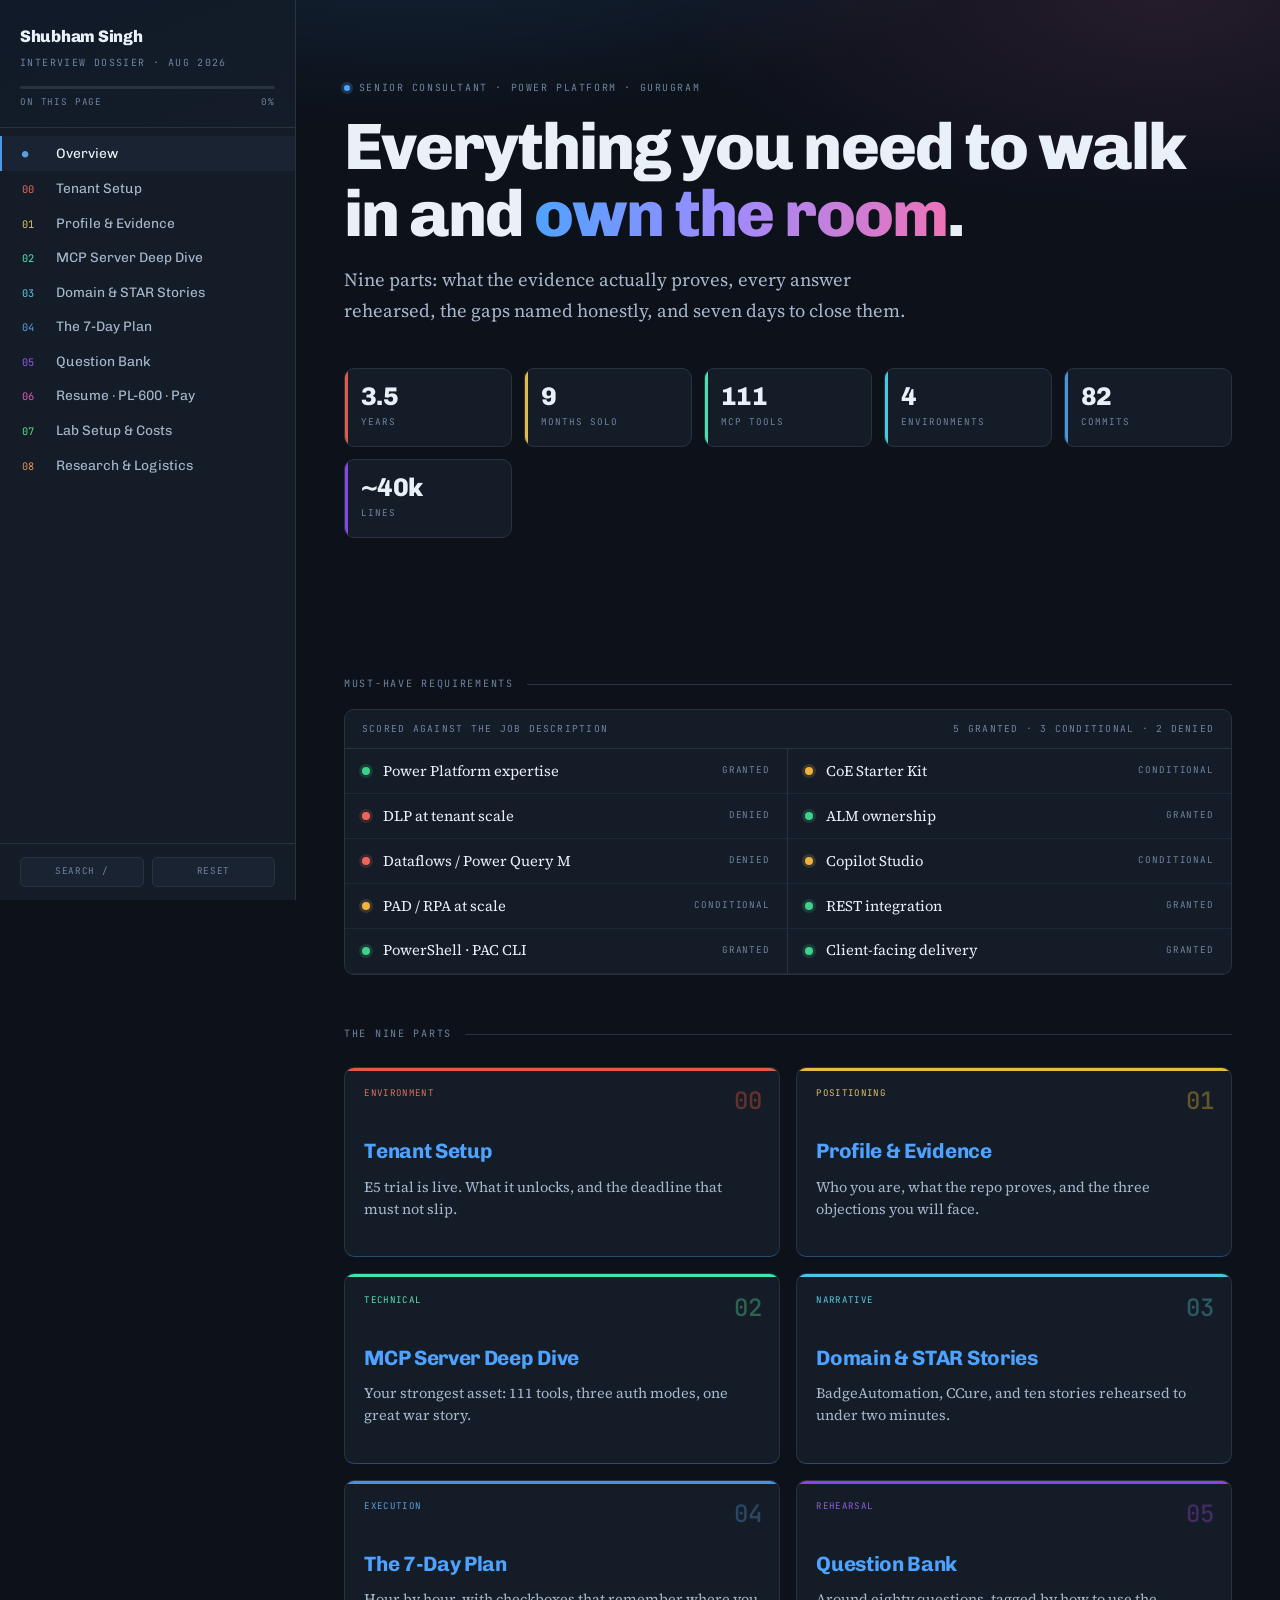
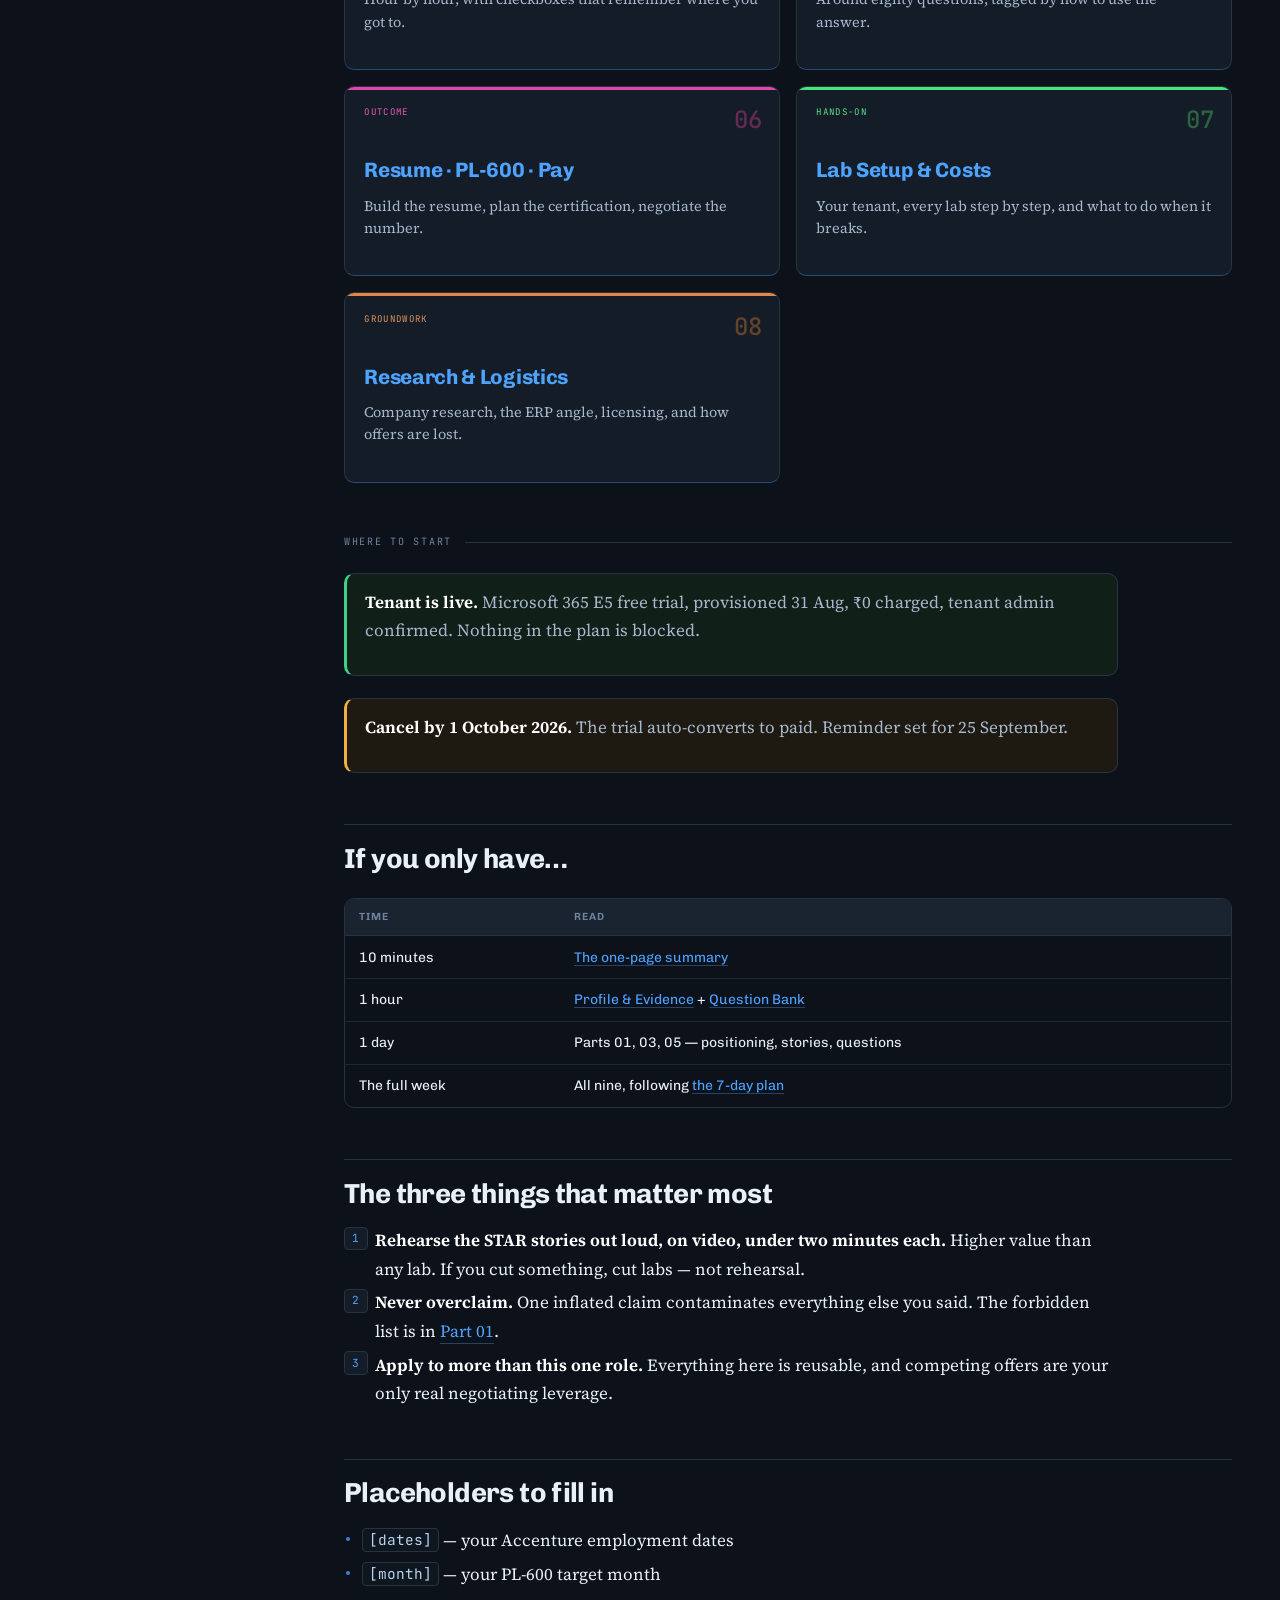
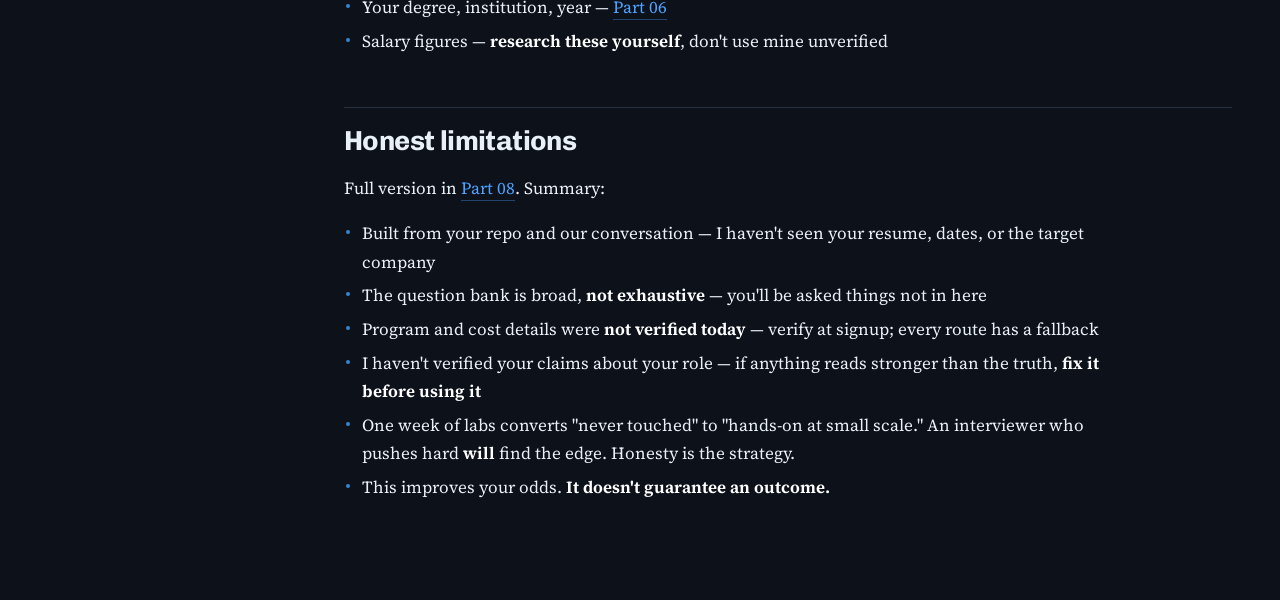
==== index.html @ 92656530 "Add files via upload" ====
<!doctype html><html lang="en"><head>
<meta charset="utf-8"><meta name="viewport" content="width=device-width,initial-scale=1">
<title>Interview Dossier — Power Platform Senior Consultant</title>
<link rel="preconnect" href="https://fonts.googleapis.com">
<link rel="preconnect" href="https://fonts.gstatic.com" crossorigin>
<link href="https://fonts.googleapis.com/css2?family=Chivo:wght@400;600;700;800&family=Source+Serif+4:ital,opsz,wght@0,8..60,400;0,8..60,600;1,8..60,400&family=JetBrains+Mono:wght@400;500&display=swap" rel="stylesheet">
<link rel="stylesheet" href="assets/site.css">
<style>:root{--acc:#4DA3FF;--tint:#101A28;--h:210}</style>
</head><body data-page="index">
<button id="burger" aria-label="Menu">&#9776;</button>
<aside id="rail">
 <div class="brand"><a href="index.html">
   <div class="who">Shubham Singh</div>
   <div class="role">Interview Dossier &middot; Aug 2026</div></a>
   <div class="pmeter"><div class="bar"><div class="fill"></div></div>
     <div class="lab"><span>ON THIS PAGE</span><span id="pct">0%</span></div></div>
 </div>
 <nav id="nav">
   <a class="np on" href="index.html" style="--h:210"><span class="n">&#9679;</span>Overview</a>
   <a class="np" href="tenant-setup.html" style="--h:8"><span class="n">00</span>Tenant Setup</a><a class="np" href="profile.html" style="--h:45"><span class="n">01</span>Profile &amp; Evidence</a><a class="np" href="mcp-server.html" style="--h:160"><span class="n">02</span>MCP Server Deep Dive</a><a class="np" href="stories.html" style="--h:190"><span class="n">03</span>Domain &amp; STAR Stories</a><a class="np" href="seven-day-plan.html" style="--h:210"><span class="n">04</span>The 7-Day Plan</a><a class="np" href="question-bank.html" style="--h:265"><span class="n">05</span>Question Bank</a><a class="np" href="resume-cert-pay.html" style="--h:320"><span class="n">06</span>Resume · PL-600 · Pay</a><a class="np" href="labs.html" style="--h:140"><span class="n">07</span>Lab Setup &amp; Costs</a><a class="np" href="logistics.html" style="--h:25"><span class="n">08</span>Research &amp; Logistics</a>
 </nav>
 <div class="rfoot"><button id="sbtn">SEARCH /</button>
   <button id="resetc">RESET <span id="ccount"></span></button></div>
</aside>
<main><header class="hero"><div class="wrap">
 <div class="crumb"><span class="dot"></span>Senior Consultant &middot; Power Platform &middot; Gurugram</div>
 <h1>Everything you need to walk in and <em>own the room</em>.</h1>
 <p class="sub">Nine parts: what the evidence actually proves, every answer rehearsed,
 the gaps named honestly, and seven days to close them.</p>
 <div class="facts"><div class="fact" style="--h:8"><b>3.5</b><span>years</span></div><div class="fact" style="--h:45"><b>9</b><span>months solo</span></div><div class="fact" style="--h:160"><b>111</b><span>MCP tools</span></div><div class="fact" style="--h:190"><b>4</b><span>environments</span></div><div class="fact" style="--h:210"><b>82</b><span>commits</span></div><div class="fact" style="--h:265"><b>~40k</b><span>lines</span></div></div>
</div></header>
<div class="wrap"><div class="body">
 <div class="sec-h">Must-have requirements</div>
 <div class="score"><div class="score-h"><span>Scored against the job description</span>
   <span>5 granted &middot; 3 conditional &middot; 2 denied</span></div>
   <div class="srows"><div class="sr"><span class="led led-ok"></span><span class="nm">Power Platform expertise</span><span class="vd">GRANTED</span></div><div class="sr"><span class="led led-warn"></span><span class="nm">CoE Starter Kit</span><span class="vd">CONDITIONAL</span></div><div class="sr"><span class="led led-deny"></span><span class="nm">DLP at tenant scale</span><span class="vd">DENIED</span></div><div class="sr"><span class="led led-ok"></span><span class="nm">ALM ownership</span><span class="vd">GRANTED</span></div><div class="sr"><span class="led led-deny"></span><span class="nm">Dataflows / Power Query M</span><span class="vd">DENIED</span></div><div class="sr"><span class="led led-warn"></span><span class="nm">Copilot Studio</span><span class="vd">CONDITIONAL</span></div><div class="sr"><span class="led led-warn"></span><span class="nm">PAD / RPA at scale</span><span class="vd">CONDITIONAL</span></div><div class="sr"><span class="led led-ok"></span><span class="nm">REST integration</span><span class="vd">GRANTED</span></div><div class="sr"><span class="led led-ok"></span><span class="nm">PowerShell · PAC CLI</span><span class="vd">GRANTED</span></div><div class="sr"><span class="led led-ok"></span><span class="nm">Client-facing delivery</span><span class="vd">GRANTED</span></div></div></div>
 <div class="sec-h">The nine parts</div>
 <div class="cards"><a class="card" href="tenant-setup.html" style="--h:8"><span class="n">00</span><div class="k">Environment</div><h3>Tenant Setup</h3><p>E5 trial is live. What it unlocks, and the deadline that must not slip.</p></a><a class="card" href="profile.html" style="--h:45"><span class="n">01</span><div class="k">Positioning</div><h3>Profile &amp; Evidence</h3><p>Who you are, what the repo proves, and the three objections you will face.</p></a><a class="card" href="mcp-server.html" style="--h:160"><span class="n">02</span><div class="k">Technical</div><h3>MCP Server Deep Dive</h3><p>Your strongest asset: 111 tools, three auth modes, one great war story.</p></a><a class="card" href="stories.html" style="--h:190"><span class="n">03</span><div class="k">Narrative</div><h3>Domain &amp; STAR Stories</h3><p>BadgeAutomation, CCure, and ten stories rehearsed to under two minutes.</p></a><a class="card" href="seven-day-plan.html" style="--h:210"><span class="n">04</span><div class="k">Execution</div><h3>The 7-Day Plan</h3><p>Hour by hour, with checkboxes that remember where you got to.</p></a><a class="card" href="question-bank.html" style="--h:265"><span class="n">05</span><div class="k">Rehearsal</div><h3>Question Bank</h3><p>Around eighty questions, tagged by how to use the answer.</p></a><a class="card" href="resume-cert-pay.html" style="--h:320"><span class="n">06</span><div class="k">Outcome</div><h3>Resume · PL-600 · Pay</h3><p>Build the resume, plan the certification, negotiate the number.</p></a><a class="card" href="labs.html" style="--h:140"><span class="n">07</span><div class="k">Hands-on</div><h3>Lab Setup &amp; Costs</h3><p>Your tenant, every lab step by step, and what to do when it breaks.</p></a><a class="card" href="logistics.html" style="--h:25"><span class="n">08</span><div class="k">Groundwork</div><h3>Research &amp; Logistics</h3><p>Company research, the ERP angle, licensing, and how offers are lost.</p></a></div>
 <div class="sec-h">Where to start</div>
 <blockquote class="q-ok"><p><strong>Tenant is live.</strong> Microsoft 365 E5 free trial,
 provisioned 31 Aug, &#8377;0 charged, tenant admin confirmed. Nothing in the plan is blocked.</p></blockquote>
 <blockquote class="q-warn"><p><strong>Cancel by 1 October 2026.</strong> The trial
 auto-converts to paid. Reminder set for 25 September.</p></blockquote>
 <h2 id="start">If you only have&hellip;</h2>
 <div class="tw"><table><thead><tr><th>Time</th><th>Read</th></tr></thead><tbody>
  <tr><td>10 minutes</td><td><a href="logistics.html#the-one-page-summary-if-you-read-nothing-else">The one-page summary</a></td></tr>
  <tr><td>1 hour</td><td><a href="profile.html">Profile &amp; Evidence</a> + <a href="question-bank.html">Question Bank</a></td></tr>
  <tr><td>1 day</td><td>Parts 01, 03, 05 &mdash; positioning, stories, questions</td></tr>
  <tr><td>The full week</td><td>All nine, following <a href="seven-day-plan.html">the 7-day plan</a></td></tr>
 </tbody></table></div>
 <h2 id="matters">The three things that matter most</h2>
 <ol>
  <li><strong>Rehearse the STAR stories out loud, on video, under two minutes each.</strong>
      Higher value than any lab. If you cut something, cut labs &mdash; not rehearsal.</li>
  <li><strong>Never overclaim.</strong> One inflated claim contaminates everything else you
      said. The forbidden list is in <a href="profile.html">Part 01</a>.</li>
  <li><strong>Apply to more than this one role.</strong> Everything here is reusable, and
      competing offers are your only real negotiating leverage.</li>
 </ol>
 <h2 id="placeholders">Placeholders to fill in</h2>
 <ul>
  <li><code>[dates]</code> &mdash; your Accenture employment dates</li>
  <li><code>[month]</code> &mdash; your PL-600 target month</li>
  <li>Your degree, institution, year &mdash; <a href="resume-cert-pay.html">Part 06</a></li>
  <li>Salary figures &mdash; <strong>research these yourself</strong>, don't use mine unverified</li>
 </ul>
 <h2 id="limits">Honest limitations</h2>
 <p>Full version in <a href="logistics.html">Part 08</a>. Summary:</p>
 <ul>
  <li>Built from your repo and our conversation &mdash; I haven't seen your resume, dates, or the target company</li>
  <li>The question bank is broad, <strong>not exhaustive</strong> &mdash; you'll be asked things not in here</li>
  <li>Program and cost details were <strong>not verified today</strong> &mdash; verify at signup; every route has a fallback</li>
  <li>I haven't verified your claims about your role &mdash; if anything reads stronger than the truth, <strong>fix it before using it</strong></li>
  <li>One week of labs converts "never touched" to "hands-on at small scale." An interviewer who pushes hard <strong>will</strong> find the edge. Honesty is the strategy.</li>
  <li>This improves your odds. <strong>It doesn't guarantee an outcome.</strong></li>
 </ul>
</div></div></main>
<div id="find" role="dialog" aria-label="Search"><div class="fb">
 <input id="q" placeholder="Search every part&hellip;" autocomplete="off" spellcheck="false">
 <div id="res"></div>
 <div class="fh">&uarr;&darr; move &nbsp;&middot;&nbsp; ENTER open &nbsp;&middot;&nbsp; ESC close</div>
</div></div>
<button id="top" aria-label="Top">&uarr;</button>
<script>var SEARCH=[{"t": "Tenant Setup", "p": "Part 00", "u": "tenant-setup.html", "h": 8}, {"t": "Your tenant at a glance", "p": "Part 00", "u": "tenant-setup.html#your-tenant-at-a-glance", "h": 8}, {"t": "Your tenant identifiers", "p": "Part 00", "u": "tenant-setup.html#your-tenant-identifiers", "h": 8}, {"t": "Why this route, and why the other one failed", "p": "Part 00", "u": "tenant-setup.html#why-this-route-and-why-the-other-one-failed", "h": 8}, {"t": "⚠️ The one thing that must not slip", "p": "Part 00", "u": "tenant-setup.html#the-one-thing-that-must-not-slip", "h": 8}, {"t": "What the tenant unlocks", "p": "Part 00", "u": "tenant-setup.html#what-the-tenant-unlocks", "h": 8}, {"t": "Immediate next steps", "p": "Part 00", "u": "tenant-setup.html#immediate-next-steps", "h": 8}, {"t": "1. Verify tenant admin in the browser *(2 min)*", "p": "Part 00", "u": "tenant-setup.html#1-verify-tenant-admin-in-the-browser-2-min", "h": 8}, {"t": "2. Create three environments *(15 min)*", "p": "Part 00", "u": "tenant-setup.html#2-create-three-environments-15-min", "h": 8}, {"t": "3. Install PAC CLI *(10 min)*", "p": "Part 00", "u": "tenant-setup.html#3-install-pac-cli-10-min", "h": 8}, {"t": "4. Admin PowerShell — already done ✅", "p": "Part 00", "u": "tenant-setup.html#4-admin-powershell-already-done", "h": 8}, {"t": "The other two time-gated items", "p": "Part 00", "u": "tenant-setup.html#the-other-two-time-gated-items", "h": 8}, {"t": "Accenture internal job board", "p": "Part 00", "u": "tenant-setup.html#accenture-internal-job-board", "h": 8}, {"t": "Microsoft Virtual Training Days — free exam voucher", "p": "Part 00", "u": "tenant-setup.html#microsoft-virtual-training-days-free-exam-voucher", "h": 8}, {"t": "Today's checklist", "p": "Part 00", "u": "tenant-setup.html#today-s-checklist", "h": 8}, {"t": "⚠️ Two rules that apply from this moment", "p": "Part 00", "u": "tenant-setup.html#two-rules-that-apply-from-this-moment", "h": 8}, {"t": "If the tenant breaks mid-week", "p": "Part 00", "u": "tenant-setup.html#if-the-tenant-breaks-mid-week", "h": 8}, {"t": "Profile & Evidence", "p": "Part 01", "u": "profile.html", "h": 45}, {"t": "Interview Preparation Master Document", "p": "Part 01", "u": "profile.html#interview-preparation-master-document", "h": 45}, {"t": "Who You Are (The Factual Base)", "p": "Part 01", "u": "profile.html#1-1-who-you-are-the-factual-base", "h": 45}, {"t": "Hard Evidence From Your Codebase", "p": "Part 01", "u": "profile.html#1-2-hard-evidence-from-your-codebase", "h": 45}, {"t": "The Revised Scorecard (Post-Correction)", "p": "Part 01", "u": "profile.html#1-3-the-revised-scorecard-post-correction", "h": 45}, {"t": "Your Three Positioning Pillars", "p": "Part 01", "u": "profile.html#1-4-your-three-positioning-pillars", "h": 45}, {"t": "Handling The Three Hard Objections", "p": "Part 01", "u": "profile.html#1-5-handling-the-three-hard-objections", "h": 45}, {"t": "What Not To Say (Guardrails)", "p": "Part 01", "u": "profile.html#1-6-what-not-to-say-guardrails", "h": 45}, {"t": "The Accenture Internal Option (Do Not Skip)", "p": "Part 01", "u": "profile.html#1-7-the-accenture-internal-option-do-not-skip", "h": 45}, {"t": "MCP Server Deep Dive", "p": "Part 02", "u": "mcp-server.html", "h": 160}, {"t": "What It Is, In One Paragraph", "p": "Part 02", "u": "mcp-server.html#2-1-what-it-is-in-one-paragraph", "h": 160}, {"t": "Architecture", "p": "Part 02", "u": "mcp-server.html#2-2-architecture", "h": 160}, {"t": "Authentication: Your Best Technical Story", "p": "Part 02", "u": "mcp-server.html#2-3-authentication-your-best-technical-story", "h": 160}, {"t": "MODE 1: DELEGATED / INTERACTIVE (the default)", "p": "Part 02", "u": "mcp-server.html#mode-1-delegated-interactive-the-default", "h": 160}, {"t": "MODE 2: SERVICE PRINCIPAL / CLIENT CREDENTIALS", "p": "Part 02", "u": "mcp-server.html#mode-2-service-principal-client-credentials", "h": 160}, {"t": "MODE 3: ROPC (Resource Owner Password Credentials)", "p": "Part 02", "u": "mcp-server.html#mode-3-ropc-resource-owner-password-credentials", "h": 160}, {"t": "THE AADSTS65002 DISCOVERY (your single best technical anecdote)", "p": "Part 02", "u": "mcp-server.html#the-aadsts65002-discovery-your-single-best-technical-anecdot", "h": 160}, {"t": "THE _audience_key DEFENSIVE GUARD (shows senior thinking)", "p": "Part 02", "u": "mcp-server.html#the-audience-key-defensive-guard-shows-senior-thinking", "h": 160}, {"t": "Corporate Tls Interception (The Zscaler Problem)", "p": "Part 02", "u": "mcp-server.html#2-4-corporate-tls-interception-the-zscaler-problem", "h": 160}, {"t": "The Tool Surface (What The 111 Tools Actually Do)", "p": "Part 02", "u": "mcp-server.html#2-5-the-tool-surface-what-the-111-tools-actually-do", "h": 160}, {"t": "The Safety Model (Governance Credibility)", "p": "Part 02", "u": "mcp-server.html#2-6-the-safety-model-governance-credibility", "h": 160}, {"t": "Name Resolution (_Resolve_Args) - The Ux Design Decision", "p": "Part 02", "u": "mcp-server.html#2-7-name-resolution-resolve-args-the-ux-design-decision", "h": 160}, {"t": "Bugs You Found And Fixed (All Real, All Defensible)", "p": "Part 02", "u": "mcp-server.html#2-8-bugs-you-found-and-fixed-all-real-all-defensible", "h": 160}, {"t": "Likely Deep-Dive Questions On The Mcp Server", "p": "Part 02", "u": "mcp-server.html#2-9-likely-deep-dive-questions-on-the-mcp-server", "h": 160}, {"t": "The Ukg Mcp Server (Your Proof Of Repeatability)", "p": "Part 02", "u": "mcp-server.html#2-10-the-ukg-mcp-server-your-proof-of-repeatability", "h": 160}, {"t": "Domain & STAR Stories", "p": "Part 03", "u": "stories.html", "h": 190}, {"t": "The platform at real production scale", "p": "Part 03", "u": "stories.html#3-1-the-platform-at-real-production-scale", "h": 190}, {"t": "Live production volume — this is the headline", "p": "Part 03", "u": "stories.html#live-production-volume-this-is-the-headline", "h": 190}, {"t": "Month-by-month throughput", "p": "Part 03", "u": "stories.html#month-by-month-throughput", "h": 190}, {"t": "⚠️ The pagination trap — live in this system today", "p": "Part 03", "u": "stories.html#the-pagination-trap-live-in-this-system-today", "h": 190}, {"t": "The four environments", "p": "Part 03", "u": "stories.html#the-four-environments", "h": 190}, {"t": "What the platform contains", "p": "Part 03", "u": "stories.html#what-the-platform-contains", "h": 190}, {"t": "Say this, and say it early", "p": "Part 03", "u": "stories.html#say-this-and-say-it-early", "h": 190}, {"t": "The business domain in plain language", "p": "Part 03", "u": "stories.html#3-2-the-business-domain-in-plain-language", "h": 190}, {"t": "Vocabulary — define these cleanly", "p": "Part 03", "u": "stories.html#vocabulary-define-these-cleanly", "h": 190}, {"t": "The data model", "p": "Part 03", "u": "stories.html#3-3-the-data-model", "h": 190}, {"t": "The 21 production tables", "p": "Part 03", "u": "stories.html#the-21-production-tables", "h": 190}, {"t": "Four tables in DEV/STG but NOT production", "p": "Part 03", "u": "stories.html#four-tables-in-dev-stg-but-not-production", "h": 190}, {"t": "`ba_approvalstatus` — you reverse-engineered this", "p": "Part 03", "u": "stories.html#ba-approvalstatus-you-reverse-engineered-this", "h": 190}, {"t": "⚠️ Three empty tables in production — be ready", "p": "Part 03", "u": "stories.html#three-empty-tables-in-production-be-ready", "h": 190}, {"t": "Modelling questions to be ready for", "p": "Part 03", "u": "stories.html#modelling-questions-to-be-ready-for", "h": 190}, {"t": "The 50 flows", "p": "Part 03", "u": "stories.html#3-4-the-50-flows", "h": 190}, {"t": "Request intake — the routing engine (11 flows)", "p": "Part 03", "u": "stories.html#request-intake-the-routing-engine-11-flows", "h": 190}, {"t": "Approval routing (7 flows) — mostly live in production", "p": "Part 03", "u": "stories.html#approval-routing-7-flows-mostly-live-in-production", "h": 190}, {"t": "Access control integration (6 flows)", "p": "Part 03", "u": "stories.html#access-control-integration-6-flows", "h": 190}, {"t": "Lifecycle: expiry, termination, review (6 flows)", "p": "Part 03", "u": "stories.html#lifecycle-expiry-termination-review-6-flows", "h": 190}, {"t": "Badge fulfilment (5) · Dashboards (5) · Group sync (4) · Ops (7)", "p": "Part 03", "u": "stories.html#badge-fulfilment-5-dashboards-5-group-sync-4-ops-7", "h": 190}, {"t": "Configuration & secrets — 55 environment variables", "p": "Part 03", "u": "stories.html#3-5-configuration-secrets-55-environment-variables", "h": 190}, {"t": "Four external systems, all environment-configurable", "p": "Part 03", "u": "stories.html#four-external-systems-all-environment-configurable", "h": 190}, {"t": "Eleven role-based Entra AD groups", "p": "Part 03", "u": "stories.html#eleven-role-based-entra-ad-groups", "h": 190}, {"t": "Business rules as configuration", "p": "Part 03", "u": "stories.html#business-rules-as-configuration", "h": 190}, {"t": "The canvas app — full extraction", "p": "Part 03", "u": "stories.html#3-6-the-canvas-app-full-extraction", "h": 190}, {"t": "Identity", "p": "Part 03", "u": "stories.html#identity", "h": 190}, {"t": "All 30 screens, by control weight", "p": "Part 03", "u": "stories.html#all-30-screens-by-control-weight", "h": 190}, {"t": "Six personas in one app", "p": "Part 03", "u": "stories.html#six-personas-in-one-app", "h": 190}, {"t": "163 data sources", "p": "Part 03", "u": "stories.html#163-data-sources", "h": 190}, {"t": "Power Fx usage across the whole app — the honest picture", "p": "Part 03", "u": "stories.html#power-fx-usage-across-the-whole-app-the-honest-picture", "h": 190}, {"t": "App Checker — 1,264 findings", "p": "Part 03", "u": "stories.html#app-checker-1-264-findings", "h": 190}, {"t": "PROD lint: 131 issues vs STG 77", "p": "Part 03", "u": "stories.html#prod-lint-131-issues-vs-stg-77", "h": 190}, {"t": "The integration architecture", "p": "Part 03", "u": "stories.html#3-7-the-integration-architecture", "h": 190}, {"t": "The bidirectional sync — your best architecture answer", "p": "Part 03", "u": "stories.html#the-bidirectional-sync-your-best-architecture-answer", "h": 190}, {"t": "Loop prevention — expect the follow-up", "p": "Part 03", "u": "stories.html#loop-prevention-expect-the-follow-up", "h": 190}, {"t": "Testing approach", "p": "Part 03", "u": "stories.html#testing-approach", "h": 190}, {"t": "ALM — including the unshipped delta", "p": "Part 03", "u": "stories.html#3-8-alm-including-the-unshipped-delta", "h": 190}, {"t": "⚠️ The finding you documented yourself: PROD is 131 builds behind STG", "p": "Part 03", "u": "stories.html#the-finding-you-documented-yourself-prod-is-131-builds-behin", "h": 190}, {"t": "⚠️ Two unmanaged solutions in production", "p": "Part 03", "u": "stories.html#two-unmanaged-solutions-in-production", "h": 190}, {"t": "⚠️ Three connections in error state — in both STG and PROD", "p": "Part 03", "u": "stories.html#three-connections-in-error-state-in-both-stg-and-prod", "h": 190}, {"t": "What you actually did", "p": "Part 03", "u": "stories.html#what-you-actually-did", "h": 190}, {"t": "The honest gap", "p": "Part 03", "u": "stories.html#the-honest-gap", "h": 190}, {"t": "Your ten STAR stories", "p": "Part 03", "u": "stories.html#3-9-your-ten-star-stories", "h": 190}, {"t": "STAR 1 — The submit-button race condition *(best \"subtle bug\")*", "p": "Part 03", "u": "stories.html#star-1-the-submit-button-race-condition-best-subtle-bug", "h": 190}, {"t": "STAR 2 — The silent pagination bug *(attention to detail)*", "p": "Part 03", "u": "stories.html#star-2-the-silent-pagination-bug-attention-to-detail", "h": 190}, {"t": "STAR 3 — Cross-environment reconciliation *(regulated rigour)*", "p": "Part 03", "u": "stories.html#star-3-cross-environment-reconciliation-regulated-rigour", "h": 190}, {"t": "STAR 4 — The vendor escalation *(best pure-consulting story)*", "p": "Part 03", "u": "stories.html#star-4-the-vendor-escalation-best-pure-consulting-story", "h": 190}, {"t": "STAR 5 — Building the MCP server *(initiative)*", "p": "Part 03", "u": "stories.html#star-5-building-the-mcp-server-initiative", "h": 190}, {"t": "STAR 6 — Corporate TLS interception *(debugging depth)*", "p": "Part 03", "u": "stories.html#star-6-corporate-tls-interception-debugging-depth", "h": 190}, {"t": "STAR 7 — Requirements shaping *(client-facing)*", "p": "Part 03", "u": "stories.html#star-7-requirements-shaping-client-facing", "h": 190}, {"t": "STAR 8 — The N+1 performance fix *(engineering judgement)*", "p": "Part 03", "u": "stories.html#star-8-the-n-1-performance-fix-engineering-judgement", "h": 190}, {"t": "STAR 9 — Production incident and revert *(ownership)*", "p": "Part 03", "u": "stories.html#star-9-production-incident-and-revert-ownership", "h": 190}, {"t": "STAR 10 — The undocumented option set *(leaving things better)*", "p": "Part 03", "u": "stories.html#star-10-the-undocumented-option-set-leaving-things-better", "h": 190}, {"t": "Mapping stories to question types", "p": "Part 03", "u": "stories.html#3-10-mapping-stories-to-question-types", "h": 190}, {"t": "⚠️ Confidentiality — read before every interview", "p": "Part 03", "u": "stories.html#3-11-confidentiality-read-before-every-interview", "h": 190}, {"t": "The 7-Day Plan", "p": "Part 04", "u": "seven-day-plan.html", "h": 210}, {"t": "TENANT — ALREADY DONE ✅", "p": "Part 04", "u": "seven-day-plan.html#tenant-already-done", "h": 210}, {"t": "Day 1 - Foundation + Tenant Setup", "p": "Part 04", "u": "seven-day-plan.html#day-1-foundation-tenant-setup", "h": 210}, {"t": "DAY 2 - CoE STARTER KIT (the long pole - budget the whole day)", "p": "Part 04", "u": "seven-day-plan.html#day-2-coe-starter-kit-the-long-pole-budget-the-whole-day", "h": 210}, {"t": "Day 3 - Dlp + Pac Cli + Alm Pipelines", "p": "Part 04", "u": "seven-day-plan.html#day-3-dlp-pac-cli-alm-pipelines", "h": 210}, {"t": "Day 4 - Copilot Studio + Dataflows/Power Query M", "p": "Part 04", "u": "seven-day-plan.html#day-4-copilot-studio-dataflows-power-query-m", "h": 210}, {"t": "Day 5 - Remaining Gaps + Self-Audit", "p": "Part 04", "u": "seven-day-plan.html#day-5-remaining-gaps-self-audit", "h": 210}, {"t": "Day 6 - Stories And Answers (Highest Value Day)", "p": "Part 04", "u": "seven-day-plan.html#day-6-stories-and-answers-highest-value-day", "h": 210}, {"t": "Day 7 - Consolidation And Mock Rounds", "p": "Part 04", "u": "seven-day-plan.html#day-7-consolidation-and-mock-rounds", "h": 210}, {"t": "DAY 8 - RESUME (see PART 6 for full construction guide)", "p": "Part 04", "u": "seven-day-plan.html#day-8-resume-see-part-6-for-full-construction-guide", "h": 210}, {"t": "DAY 9 — APPLY", "p": "Part 04", "u": "seven-day-plan.html#day-9-apply", "h": 210}, {"t": "[ ] Dev tenant provisioned", "p": "Part 04", "u": "seven-day-plan.html#dev-tenant-provisioned", "h": 210}, {"t": "Question Bank", "p": "Part 05", "u": "question-bank.html", "h": 265}, {"t": "Opening And Fit Questions", "p": "Part 05", "u": "question-bank.html#5-1-opening-and-fit-questions", "h": 265}, {"t": "Q1: \"Tell me about yourself.\"", "p": "Part 05", "u": "question-bank.html#q1-tell-me-about-yourself", "h": 265}, {"t": "Q2: \"Why are you leaving Accenture / looking to move?\"", "p": "Part 05", "u": "question-bank.html#q2-why-are-you-leaving-accenture-looking-to-move", "h": 265}, {"t": "Q3: \"Why this role / why us?\"", "p": "Part 05", "u": "question-bank.html#q3-why-this-role-why-us", "h": 265}, {"t": "Q4: \"What's your notice period?\"", "p": "Part 05", "u": "question-bank.html#q4-what-s-your-notice-period", "h": 265}, {"t": "Q5: \"Walk me through your resume.\"", "p": "Part 05", "u": "question-bank.html#q5-walk-me-through-your-resume", "h": 265}, {"t": "Q6: \"What are your strengths?\"", "p": "Part 05", "u": "question-bank.html#q6-what-are-your-strengths", "h": 265}, {"t": "Q7: \"What's your biggest weakness?\"", "p": "Part 05", "u": "question-bank.html#q7-what-s-your-biggest-weakness", "h": 265}, {"t": "Q8: \"Where do you see yourself in 3-5 years?\"", "p": "Part 05", "u": "question-bank.html#q8-where-do-you-see-yourself-in-3-5-years", "h": 265}, {"t": "Q9: \"How do you keep your skills current?\"", "p": "Part 05", "u": "question-bank.html#q9-how-do-you-keep-your-skills-current", "h": 265}, {"t": "The Hard Objections (Rehearse These Most)", "p": "Part 05", "u": "question-bank.html#5-2-the-hard-objections-rehearse-these-most", "h": 265}, {"t": "Q10: \"You have 3.5 years. This is a Senior Consultant role.\"", "p": "Part 05", "u": "question-bank.html#q10-you-have-3-5-years-this-is-a-senior-consultant-role", "h": 265}, {"t": "Q11: \"You haven't done DLP at tenant scale.\"", "p": "Part 05", "u": "question-bank.html#q11-you-haven-t-done-dlp-at-tenant-scale", "h": 265}, {"t": "Q12: \"Have you deployed the CoE Starter Kit?\"", "p": "Part 05", "u": "question-bank.html#q12-have-you-deployed-the-coe-starter-kit", "h": 265}, {"t": "Q13: \"Tell me about your Copilot Studio experience.\"", "p": "Part 05", "u": "question-bank.html#q13-tell-me-about-your-copilot-studio-experience", "h": 265}, {"t": "Q14: \"Have you run RPA at production scale?\"", "p": "Part 05", "u": "question-bank.html#q14-have-you-run-rpa-at-production-scale", "h": 265}, {"t": "Q15: \"Why no PL-600 yet?\"", "p": "Part 05", "u": "question-bank.html#q15-why-no-pl-600-yet", "h": 265}, {"t": "Q16: \"Most of your experience is one client and one domain.\"", "p": "Part 05", "u": "question-bank.html#q16-most-of-your-experience-is-one-client-and-one-domain", "h": 265}, {"t": "Q17: \"You're based where? This role is Gurugram.\"", "p": "Part 05", "u": "question-bank.html#q17-you-re-based-where-this-role-is-gurugram", "h": 265}, {"t": "Power Platform Technical: Dataverse", "p": "Part 05", "u": "question-bank.html#5-3-power-platform-technical-dataverse", "h": 265}, {"t": "Q18: \"Explain the difference between a choice column and a lookup.\"", "p": "Part 05", "u": "question-bank.html#q18-explain-the-difference-between-a-choice-column-and-a-loo", "h": 265}, {"t": "Q19: \"What's the difference between a business rule, a business process flow,", "p": "Part 05", "u": "question-bank.html#q19-what-s-the-difference-between-a-business-rule-a-business", "h": 265}, {"t": "Q20: \"When would you use a real-time (synchronous) workflow vs asynchronous?\"", "p": "Part 05", "u": "question-bank.html#q20-when-would-you-use-a-real-time-synchronous-workflow-vs-a", "h": 265}, {"t": "Q21: \"Explain the Dataverse plugin execution pipeline.\"", "p": "Part 05", "u": "question-bank.html#q21-explain-the-dataverse-plugin-execution-pipeline", "h": 265}, {"t": "Q22: \"How do you handle bulk data operations in Dataverse?\"", "p": "Part 05", "u": "question-bank.html#q22-how-do-you-handle-bulk-data-operations-in-dataverse", "h": 265}, {"t": "Q23: \"What are alternate keys and why do they matter for integration?\"", "p": "Part 05", "u": "question-bank.html#q23-what-are-alternate-keys-and-why-do-they-matter-for-integ", "h": 265}, {"t": "Q24: \"How does Dataverse security work?\"", "p": "Part 05", "u": "question-bank.html#q24-how-does-dataverse-security-work", "h": 265}, {"t": "Q25: \"What's the difference between an owner team, access team, and Entra group", "p": "Part 05", "u": "question-bank.html#q25-what-s-the-difference-between-an-owner-team-access-team-", "h": 265}, {"t": "Q26: \"Explain solution layering.\"", "p": "Part 05", "u": "question-bank.html#q26-explain-solution-layering", "h": 265}, {"t": "Q27: \"Managed vs unmanaged solutions?\"", "p": "Part 05", "u": "question-bank.html#q27-managed-vs-unmanaged-solutions", "h": 265}, {"t": "Q28: \"What is a publisher and why does the prefix matter?\"", "p": "Part 05", "u": "question-bank.html#q28-what-is-a-publisher-and-why-does-the-prefix-matter", "h": 265}, {"t": "Q29: \"How do you do a soft delete / audit trail in Dataverse?\"", "p": "Part 05", "u": "question-bank.html#q29-how-do-you-do-a-soft-delete-audit-trail-in-dataverse", "h": 265}, {"t": "Q30: \"What's the difference between FetchXML and OData/Web API?\"", "p": "Part 05", "u": "question-bank.html#q30-what-s-the-difference-between-fetchxml-and-odata-web-api", "h": 265}, {"t": "Power Platform Technical: Canvas And Model-Driven", "p": "Part 05", "u": "question-bank.html#5-4-power-platform-technical-canvas-and-model-driven", "h": 265}, {"t": "Q31: \"Canvas vs model-driven - when do you choose which?\"", "p": "Part 05", "u": "question-bank.html#q31-canvas-vs-model-driven-when-do-you-choose-which", "h": 265}, {"t": "Q32: \"What is delegation in canvas apps and why does it matter?\"", "p": "Part 05", "u": "question-bank.html#q32-what-is-delegation-in-canvas-apps-and-why-does-it-matter", "h": 265}, {"t": "Q33: \"Explain the difference between Collect, ClearCollect, Set, and UpdateContext.\"", "p": "Part 05", "u": "question-bank.html#q33-explain-the-difference-between-collect-clearcollect-set-", "h": 265}, {"t": "Q34: \"How do you optimise a slow canvas app?\"", "p": "Part 05", "u": "question-bank.html#q34-how-do-you-optimise-a-slow-canvas-app", "h": 265}, {"t": "Q35: \"What's the difference between DisplayMode and OnSelect for a button?\"", "p": "Part 05", "u": "question-bank.html#q35-what-s-the-difference-between-displaymode-and-onselect-f", "h": 265}, {"t": "Q36: \"How do you handle errors in a canvas app?\"", "p": "Part 05", "u": "question-bank.html#q36-how-do-you-handle-errors-in-a-canvas-app", "h": 265}, {"t": "Q37: \"How do you version and roll back a canvas app?\"", "p": "Part 05", "u": "question-bank.html#q37-how-do-you-version-and-roll-back-a-canvas-app", "h": 265}, {"t": "Q38: \"What is a .msapp file?\"", "p": "Part 05", "u": "question-bank.html#q38-what-is-a-msapp-file", "h": 265}, {"t": "Q39: \"How do you source-control a canvas app?\"", "p": "Part 05", "u": "question-bank.html#q39-how-do-you-source-control-a-canvas-app", "h": 265}, {"t": "Q40: \"What are component libraries?\"", "p": "Part 05", "u": "question-bank.html#q40-what-are-component-libraries", "h": 265}, {"t": "Power Platform Technical: Power Automate", "p": "Part 05", "u": "question-bank.html#5-5-power-platform-technical-power-automate", "h": 265}, {"t": "Q41: \"Walk me through the trigger types.\"", "p": "Part 05", "u": "question-bank.html#q41-walk-me-through-the-trigger-types", "h": 265}, {"t": "Q42: \"How do you handle errors and retries in a cloud flow?\"", "p": "Part 05", "u": "question-bank.html#q42-how-do-you-handle-errors-and-retries-in-a-cloud-flow", "h": 265}, {"t": "Q43: \"How do you handle concurrency in flows?\"", "p": "Part 05", "u": "question-bank.html#q43-how-do-you-handle-concurrency-in-flows", "h": 265}, {"t": "Q44: \"What are the throttling limits and how do you design around them?\"", "p": "Part 05", "u": "question-bank.html#q44-what-are-the-throttling-limits-and-how-do-you-design-aro", "h": 265}, {"t": "Q45: \"Child flows - when and why?\"", "p": "Part 05", "u": "question-bank.html#q45-child-flows-when-and-why", "h": 265}, {"t": "Q46: \"How do you pass data between flows?\"", "p": "Part 05", "u": "question-bank.html#q46-how-do-you-pass-data-between-flows", "h": 265}, {"t": "Q47: \"What is a connection reference and why does it exist?\"", "p": "Part 05", "u": "question-bank.html#q47-what-is-a-connection-reference-and-why-does-it-exist", "h": 265}, {"t": "Q48: \"Environment variables - definition vs value?\"", "p": "Part 05", "u": "question-bank.html#q48-environment-variables-definition-vs-value", "h": 265}, {"t": "Q49: \"How do you debug a failed flow run?\"", "p": "Part 05", "u": "question-bank.html#q49-how-do-you-debug-a-failed-flow-run", "h": 265}, {"t": "Q50: \"What's the difference between Power Automate and Logic Apps?\"", "p": "Part 05", "u": "question-bank.html#q50-what-s-the-difference-between-power-automate-and-logic-a", "h": 265}, {"t": "Q51: \"How would you implement an approval that can be actioned from Teams,", "p": "Part 05", "u": "question-bank.html#q51-how-would-you-implement-an-approval-that-can-be-actioned", "h": 265}, {"t": "Alm, Governance, Dlp, Coe", "p": "Part 05", "u": "question-bank.html#5-6-alm-governance-dlp-coe", "h": 265}, {"t": "Q52: \"Describe your ALM process.\"", "p": "Part 05", "u": "question-bank.html#q52-describe-your-alm-process", "h": 265}, {"t": "Q53: \"What's in your solution vs. what isn't?\"", "p": "Part 05", "u": "question-bank.html#q53-what-s-in-your-solution-vs-what-isn-t", "h": 265}, {"t": "Q54: \"How do you move reference/config DATA between environments?\"", "p": "Part 05", "u": "question-bank.html#q54-how-do-you-move-reference-config-data-between-environmen", "h": 265}, {"t": "Q55: \"Explain DLP policies.\"", "p": "Part 05", "u": "question-bank.html#q55-explain-dlp-policies", "h": 265}, {"t": "Q56: \"How would you design DLP for a client starting from scratch?\"", "p": "Part 05", "u": "question-bank.html#q56-how-would-you-design-dlp-for-a-client-starting-from-scra", "h": 265}, {"t": "Q57: \"What is the CoE Starter Kit and what does it do?\"", "p": "Part 05", "u": "question-bank.html#q57-what-is-the-coe-starter-kit-and-what-does-it-do", "h": 265}, {"t": "Q58: \"How do you decide environment strategy for a client?\"", "p": "Part 05", "u": "question-bank.html#q58-how-do-you-decide-environment-strategy-for-a-client", "h": 265}, {"t": "Q59: \"Power Platform Pipelines vs Azure DevOps - which and why?\"", "p": "Part 05", "u": "question-bank.html#q59-power-platform-pipelines-vs-azure-devops-which-and-why", "h": 265}, {"t": "Q60: \"What is solution checker and what does it catch?\"", "p": "Part 05", "u": "question-bank.html#q60-what-is-solution-checker-and-what-does-it-catch", "h": 265}, {"t": "Q61: \"How do you handle a solution that won't import?\"", "p": "Part 05", "u": "question-bank.html#q61-how-do-you-handle-a-solution-that-won-t-import", "h": 265}, {"t": "Integration And Architecture", "p": "Part 05", "u": "question-bank.html#5-7-integration-and-architecture", "h": 265}, {"t": "Q62: \"How do you integrate Power Platform with an external REST API?\"", "p": "Part 05", "u": "question-bank.html#q62-how-do-you-integrate-power-platform-with-an-external-res", "h": 265}, {"t": "Q63: \"Why put a wrapper API in front of a vendor system?\"", "p": "Part 05", "u": "question-bank.html#q63-why-put-a-wrapper-api-in-front-of-a-vendor-system", "h": 265}, {"t": "Q64: \"How do you make an integration idempotent?\"", "p": "Part 05", "u": "question-bank.html#q64-how-do-you-make-an-integration-idempotent", "h": 265}, {"t": "Q65: \"How do you handle bidirectional sync without loops?\"", "p": "Part 05", "u": "question-bank.html#q65-how-do-you-handle-bidirectional-sync-without-loops", "h": 265}, {"t": "Q66: \"What's your approach to API pagination?\"", "p": "Part 05", "u": "question-bank.html#q66-what-s-your-approach-to-api-pagination", "h": 265}, {"t": "Q67: \"How do you secure credentials in an integration?\"", "p": "Part 05", "u": "question-bank.html#q67-how-do-you-secure-credentials-in-an-integration", "h": 265}, {"t": "Q68: \"Design a badge request approval system on Power Platform.\" (WHITEBOARD)", "p": "Part 05", "u": "question-bank.html#q68-design-a-badge-request-approval-system-on-power-platform", "h": 265}, {"t": "Q69: \"Design an integration between Dataverse and a legacy SOAP system.\"", "p": "Part 05", "u": "question-bank.html#q69-design-an-integration-between-dataverse-and-a-legacy-soa", "h": 265}, {"t": "Q70: \"How do you approach performance troubleshooting?\"", "p": "Part 05", "u": "question-bank.html#q70-how-do-you-approach-performance-troubleshooting", "h": 265}, {"t": "Behavioural And Consulting", "p": "Part 05", "u": "question-bank.html#5-8-behavioural-and-consulting", "h": 265}, {"t": "Q71: \"Tell me about a time you disagreed with a stakeholder.\"", "p": "Part 05", "u": "question-bank.html#q71-tell-me-about-a-time-you-disagreed-with-a-stakeholder", "h": 265}, {"t": "Q72: \"Tell me about a time you failed.\"", "p": "Part 05", "u": "question-bank.html#q72-tell-me-about-a-time-you-failed", "h": 265}, {"t": "Q73: \"How do you handle an angry client?\"", "p": "Part 05", "u": "question-bank.html#q73-how-do-you-handle-an-angry-client", "h": 265}, {"t": "Q74: \"How do you explain technical concepts to non-technical people?\"", "p": "Part 05", "u": "question-bank.html#q74-how-do-you-explain-technical-concepts-to-non-technical-p", "h": 265}, {"t": "Q75: \"Describe your ideal working environment.\"", "p": "Part 05", "u": "question-bank.html#q75-describe-your-ideal-working-environment", "h": 265}, {"t": "Q76: \"How do you prioritise when everything is urgent?\"", "p": "Part 05", "u": "question-bank.html#q76-how-do-you-prioritise-when-everything-is-urgent", "h": 265}, {"t": "Q77: \"Tell me about a time you taught or mentored someone.\"", "p": "Part 05", "u": "question-bank.html#q77-tell-me-about-a-time-you-taught-or-mentored-someone", "h": 265}, {"t": "Q78: \"How do you handle scope creep?\"", "p": "Part 05", "u": "question-bank.html#q78-how-do-you-handle-scope-creep", "h": 265}, {"t": "Q79: \"You're the only consultant on a client site. Something's going wrong and", "p": "Part 05", "u": "question-bank.html#q79-you-re-the-only-consultant-on-a-client-site-something-s-", "h": 265}, {"t": "Questions To Ask Them (Always Have 5+ Ready)", "p": "Part 05", "u": "question-bank.html#5-9-questions-to-ask-them-always-have-5-ready", "h": 265}, {"t": "Rapid-Fire Facts To Have Ready", "p": "Part 05", "u": "question-bank.html#5-10-rapid-fire-facts-to-have-ready", "h": 265}, {"t": "Resume · PL-600 · Pay", "p": "Part 06", "u": "resume-cert-pay.html", "h": 320}, {"t": "Resume Construction (Day 8)", "p": "Part 06", "u": "resume-cert-pay.html#6-1-resume-construction-day-8", "h": 320}, {"t": "HEADER", "p": "Part 06", "u": "resume-cert-pay.html#header", "h": 320}, {"t": "PROFESSIONAL SUMMARY (3-4 lines, rewrite for THIS job)", "p": "Part 06", "u": "resume-cert-pay.html#professional-summary-3-4-lines-rewrite-for-this-job", "h": 320}, {"t": "SKILLS SECTION (mirror the JD's own words)", "p": "Part 06", "u": "resume-cert-pay.html#skills-section-mirror-the-jd-s-own-words", "h": 320}, {"t": "EXPERIENCE - THE MAIN BLOCK", "p": "Part 06", "u": "resume-cert-pay.html#experience-the-main-block", "h": 320}, {"t": "PROJECTS / TOOLING (separate section - this is your differentiator)", "p": "Part 06", "u": "resume-cert-pay.html#projects-tooling-separate-section-this-is-your-differentiato", "h": 320}, {"t": "EDUCATION AND CERTIFICATIONS", "p": "Part 06", "u": "resume-cert-pay.html#education-and-certifications", "h": 320}, {"t": "RESUME REVIEW CHECKLIST", "p": "Part 06", "u": "resume-cert-pay.html#resume-review-checklist", "h": 320}, {"t": "Pl-600 Strategy (Including The Voucher Problem)", "p": "Part 06", "u": "resume-cert-pay.html#6-2-pl-600-strategy-including-the-voucher-problem", "h": 320}, {"t": "FIRST: SHOULD YOU EVEN TAKE IT BEFORE APPLYING?", "p": "Part 06", "u": "resume-cert-pay.html#first-should-you-even-take-it-before-applying", "h": 320}, {"t": "THE COST PROBLEM - YOUR OPTIONS, CHEAPEST FIRST", "p": "Part 06", "u": "resume-cert-pay.html#the-cost-problem-your-options-cheapest-first", "h": 320}, {"t": "WHAT PL-600 ACTUALLY COVERS (and why it fits your gaps)", "p": "Part 06", "u": "resume-cert-pay.html#what-pl-600-actually-covers-and-why-it-fits-your-gaps", "h": 320}, {"t": "PL-600 STUDY PLAN (4-6 WEEKS, AFTER YOU APPLY)", "p": "Part 06", "u": "resume-cert-pay.html#pl-600-study-plan-4-6-weeks-after-you-apply", "h": 320}, {"t": "IF YOU DON'T HAVE IT WHEN YOU INTERVIEW (you won't)", "p": "Part 06", "u": "resume-cert-pay.html#if-you-don-t-have-it-when-you-interview-you-won-t", "h": 320}, {"t": "Salary And Negotiation", "p": "Part 06", "u": "resume-cert-pay.html#6-3-salary-and-negotiation", "h": 320}, {"t": "BEFORE YOU APPLY: KNOW YOUR THREE NUMBERS", "p": "Part 06", "u": "resume-cert-pay.html#before-you-apply-know-your-three-numbers", "h": 320}, {"t": "THE RECRUITER SCREEN: \"WHAT ARE YOUR SALARY EXPECTATIONS?\"", "p": "Part 06", "u": "resume-cert-pay.html#the-recruiter-screen-what-are-your-salary-expectations", "h": 320}, {"t": "YOUR LEVERAGE POINTS (use these explicitly)", "p": "Part 06", "u": "resume-cert-pay.html#your-leverage-points-use-these-explicitly", "h": 320}, {"t": "IF THE OFFER IS BELOW TARGET", "p": "Part 06", "u": "resume-cert-pay.html#if-the-offer-is-below-target", "h": 320}, {"t": "THE ACCENTURE COUNTER-OFFER", "p": "Part 06", "u": "resume-cert-pay.html#the-accenture-counter-offer", "h": 320}, {"t": "Converting These Files To Html", "p": "Part 06", "u": "resume-cert-pay.html#6-4-converting-these-files-to-html", "h": 320}, {"t": "Final Checklist Before You Apply", "p": "Part 06", "u": "resume-cert-pay.html#6-5-final-checklist-before-you-apply", "h": 320}, {"t": "Closing Note", "p": "Part 06", "u": "resume-cert-pay.html#closing-note", "h": 320}, {"t": "Lab Setup & Costs", "p": "Part 07", "u": "labs.html", "h": 140}, {"t": "The Cost Table (The Headline)", "p": "Part 07", "u": "labs.html#7-1-the-cost-table-the-headline", "h": 140}, {"t": "IMPORTANT CAVEAT ON THIS TABLE - READ IT", "p": "Part 07", "u": "labs.html#important-caveat-on-this-table-read-it", "h": 140}, {"t": "The Tenant — Microsoft 365 E5 Free Trial ✅ DONE", "p": "Part 07", "u": "labs.html#7-2-the-tenant-microsoft-365-e5-free-trial-done", "h": 140}, {"t": "Why a tenant of your own is the whole point", "p": "Part 07", "u": "labs.html#why-a-tenant-of-your-own-is-the-whole-point", "h": 140}, {"t": "The route that worked", "p": "Part 07", "u": "labs.html#the-route-that-worked", "h": 140}, {"t": "The route that did NOT work — don't retry it", "p": "Part 07", "u": "labs.html#the-route-that-did-not-work-don-t-retry-it", "h": 140}, {"t": "Signup friction, recorded in case you repeat this", "p": "Part 07", "u": "labs.html#signup-friction-recorded-in-case-you-repeat-this", "h": 140}, {"t": "Verification — do this before investing a day in CoE Kit", "p": "Part 07", "u": "labs.html#verification-do-this-before-investing-a-day-in-coe-kit", "h": 140}, {"t": "If the tenant becomes unusable mid-week", "p": "Part 07", "u": "labs.html#if-the-tenant-becomes-unusable-mid-week", "h": 140}, {"t": "Environment Setup", "p": "Part 07", "u": "labs.html#7-3-environment-setup", "h": 140}, {"t": "Tool Installation (Copy-Paste Commands)", "p": "Part 07", "u": "labs.html#7-4-tool-installation-copy-paste-commands", "h": 140}, {"t": "PAC CLI", "p": "Part 07", "u": "labs.html#pac-cli", "h": 140}, {"t": "POWER PLATFORM ADMIN POWERSHELL MODULES", "p": "Part 07", "u": "labs.html#power-platform-admin-powershell-modules", "h": 140}, {"t": "OTHER TOOLING", "p": "Part 07", "u": "labs.html#other-tooling", "h": 140}, {"t": "Coe Starter Kit: Detailed Walkthrough", "p": "Part 07", "u": "labs.html#7-5-coe-starter-kit-detailed-walkthrough", "h": 140}, {"t": "Dlp Lab: Exact Steps", "p": "Part 07", "u": "labs.html#7-6-dlp-lab-exact-steps", "h": 140}, {"t": "Copilot Studio Lab", "p": "Part 07", "u": "labs.html#7-7-copilot-studio-lab", "h": 140}, {"t": "Dataflows / Power Query M Lab", "p": "Part 07", "u": "labs.html#7-8-dataflows-power-query-m-lab", "h": 140}, {"t": "Model-Driven App, Adaptive Cards, Pad Labs", "p": "Part 07", "u": "labs.html#7-9-model-driven-app-adaptive-cards-pad-labs", "h": 140}, {"t": "MODEL-DRIVEN APP (closes a soft spot in must-have #1)", "p": "Part 07", "u": "labs.html#model-driven-app-closes-a-soft-spot-in-must-have-1", "h": 140}, {"t": "ADAPTIVE CARDS (explicit JD requirement)", "p": "Part 07", "u": "labs.html#adaptive-cards-explicit-jd-requirement", "h": 140}, {"t": "POWER AUTOMATE DESKTOP (be precise about what you claim)", "p": "Part 07", "u": "labs.html#power-automate-desktop-be-precise-about-what-you-claim", "h": 140}, {"t": "Pipelines Lab (Closes Your Stated Alm Gap)", "p": "Part 07", "u": "labs.html#7-10-pipelines-lab-closes-your-stated-alm-gap", "h": 140}, {"t": "Troubleshooting: When Things Break", "p": "Part 07", "u": "labs.html#7-11-troubleshooting-when-things-break", "h": 140}, {"t": "Lab Hygiene And Safety Rules", "p": "Part 07", "u": "labs.html#7-12-lab-hygiene-and-safety-rules", "h": 140}, {"t": "Research & Logistics", "p": "Part 08", "u": "logistics.html", "h": 25}, {"t": "Researching The Employer (Do This Before Applying)", "p": "Part 08", "u": "logistics.html#8-1-researching-the-employer-do-this-before-applying", "h": 25}, {"t": "The Erp Angle (Potentially Important, Currently Under-Covered)", "p": "Part 08", "u": "logistics.html#8-2-the-erp-angle-potentially-important-currently-under-cove", "h": 25}, {"t": "Licensing (Comes Up More Than People Expect)", "p": "Part 08", "u": "logistics.html#8-3-licensing-comes-up-more-than-people-expect", "h": 25}, {"t": "Topics Not Yet Covered (Technical Odds And Ends)", "p": "Part 08", "u": "logistics.html#8-4-topics-not-yet-covered-technical-odds-and-ends", "h": 25}, {"t": "Application Tactics", "p": "Part 08", "u": "logistics.html#8-5-application-tactics", "h": 25}, {"t": "Interview Logistics", "p": "Part 08", "u": "logistics.html#8-6-interview-logistics", "h": 25}, {"t": "Red Flags To Watch For (Evaluate Them Too)", "p": "Part 08", "u": "logistics.html#8-7-red-flags-to-watch-for-evaluate-them-too", "h": 25}, {"t": "The Things That Lose Offers (Unrelated To Skill)", "p": "Part 08", "u": "logistics.html#8-8-the-things-that-lose-offers-unrelated-to-skill", "h": 25}, {"t": "If You Don'T Get It", "p": "Part 08", "u": "logistics.html#8-9-if-you-don-t-get-it", "h": 25}, {"t": "Honest Limitations Of This Document Set", "p": "Part 08", "u": "logistics.html#8-10-honest-limitations-of-this-document-set", "h": 25}, {"t": "The One-Page Summary (If You Read Nothing Else)", "p": "Part 08", "u": "logistics.html#8-11-the-one-page-summary-if-you-read-nothing-else", "h": 25}, {"t": "Azure Free Trial Labs", "p": "Part 07", "u": "labs.html#7-13-azure-free-trial-labs", "h": 140}, {"t": "What Azure Closes On This JD", "p": "Part 07", "u": "labs.html#what-azure-closes-on-this-jd", "h": 140}, {"t": "Azure Prerequisites And CLI Setup", "p": "Part 07", "u": "labs.html#azure-prerequisites-and-cli-setup", "h": 140}, {"t": "Lab A - VM For Unattended Power Automate Desktop", "p": "Part 07", "u": "labs.html#lab-a-vm-for-unattended-power-automate-desktop", "h": 140}, {"t": "Lab B - Key Vault And Secrets In A Flow", "p": "Part 07", "u": "labs.html#lab-b-key-vault-and-secrets-in-a-flow", "h": 140}, {"t": "Lab C - Logic Apps", "p": "Part 07", "u": "labs.html#lab-c-logic-apps", "h": 140}, {"t": "Lab D - Azure DevOps Pipelines", "p": "Part 07", "u": "labs.html#lab-d-azure-devops-pipelines", "h": 140}, {"t": "Lab E - Networking Basics", "p": "Part 07", "u": "labs.html#lab-e-networking-basics", "h": 140}, {"t": "Entra ID App Registration", "p": "Part 07", "u": "labs.html#entra-id-app-registration", "h": 140}, {"t": "What You Can Honestly Say - Azure", "p": "Part 07", "u": "labs.html#what-you-can-honestly-say-azure", "h": 140}, {"t": "Azure Cost Control And Teardown", "p": "Part 07", "u": "labs.html#7-14-azure-cost-control-and-teardown", "h": 140}, {"t": "The Real Market Range (Researched)", "p": "Part 06", "u": "resume-cert-pay.html#the-real-market-range-researched", "h": 320}, {"t": "Salary Negotiation - Questions & Model Answers", "p": "Part 06", "u": "resume-cert-pay.html#salary-negotiation-questions-and-model-answers", "h": 320}];</script>
<script src="assets/site.js"></script>
</body></html>
---- assets/site.css ----
:root{
  --bg:#0C111A; --panel:#141C28; --panel2:#1A2431; --line:#28333F;
  --tx:#EAF0F7; --tx2:#A7B8CC; --tx3:#6F84A0;
  --ok:#3FD18B; --warn:#EFB13F; --deny:#F0655A;
  --say:#3FD18B; --know:#4DA3FF; --trap:#F0655A;
  --acc:#4DA3FF; --tint:#121A26; --hue:210;
  --disp:"Chivo","Segoe UI",system-ui,-apple-system,sans-serif;
  --body:"Source Serif 4",Georgia,"Times New Roman",serif;
  --mono:"JetBrains Mono",ui-monospace,Consolas,monospace;
  --rail:296px; --wrap:1240px; --prose:86ch; --r:10px;
}
*{box-sizing:border-box}
html{scroll-behavior:smooth;scroll-padding-top:1.5rem;-webkit-text-size-adjust:100%}
@media (prefers-reduced-motion:reduce){html{scroll-behavior:auto}
  *,*::before,*::after{animation-duration:.01ms!important;transition-duration:.01ms!important}}
body{margin:0;background:var(--bg);color:var(--tx);font-family:var(--body);
  font-size:17px;line-height:1.68;-webkit-font-smoothing:antialiased}
::selection{background:color-mix(in srgb,var(--acc) 32%,transparent)}
 
/* ---------- rail ---------- */
#rail{position:fixed;inset:0 auto 0 0;width:var(--rail);background:var(--panel);
  border-right:1px solid var(--line);display:flex;flex-direction:column;z-index:40}
.brand{padding:1.35rem 1.25rem 1.05rem;border-bottom:1px solid var(--line);
  background:linear-gradient(160deg,var(--tint),transparent)}
.brand a{text-decoration:none;color:inherit;display:block}
.brand .who{font-family:var(--disp);font-weight:800;font-size:1.05rem;letter-spacing:-.015em}
.brand .role{font-family:var(--mono);font-size:.62rem;color:var(--tx3);text-transform:uppercase;
  letter-spacing:.14em;margin-top:.35rem}
.pmeter{margin-top:.9rem}
.pmeter .bar{height:3px;background:var(--line);border-radius:3px;overflow:hidden}
.pmeter .fill{height:100%;width:0;background:var(--acc);transition:width .2s}
.pmeter .lab{display:flex;justify-content:space-between;font-family:var(--mono);
  font-size:.58rem;color:var(--tx3);margin-top:.35rem;letter-spacing:.09em}
#nav{flex:1;overflow-y:auto;padding:.5rem 0 1.5rem;scrollbar-width:thin}
#nav::-webkit-scrollbar{width:7px}
#nav::-webkit-scrollbar-thumb{background:var(--line);border-radius:4px}
.np{display:flex;gap:.7rem;align-items:baseline;padding:.5rem 1.25rem;color:var(--tx2);
  text-decoration:none;border-left:2px solid transparent;font-family:var(--disp);
  font-size:.86rem;line-height:1.35;transition:background .15s,color .15s}
.np .n{font-family:var(--mono);font-size:.65rem;min-width:1.4rem;
  color:hsl(var(--h) 70% 62%)}
.np:hover{background:#1a2331;color:var(--tx)}
.np.on{background:#1a2331;color:var(--tx);border-left-color:hsl(var(--h) 75% 60%)}
.subs{list-style:none;margin:.1rem 0 .5rem;padding:0 1.1rem 0 3.35rem;display:none}
.np.on+.subs{display:block}
.subs a{display:block;padding:.16rem 0;color:var(--tx3);text-decoration:none;
  font-family:var(--disp);font-size:.75rem;line-height:1.4}
.subs a:hover,.subs a.on{color:var(--acc)}
.rfoot{padding:.8rem 1.25rem;border-top:1px solid var(--line);display:flex;gap:.5rem;
  font-family:var(--mono);font-size:.58rem;letter-spacing:.07em}
.rfoot button{flex:1;background:#1a2331;border:1px solid var(--line);color:var(--tx3);
  font:inherit;padding:.4rem;border-radius:5px;cursor:pointer;letter-spacing:.07em}
.rfoot button:hover{color:var(--acc);border-color:var(--acc)}
 
/* ---------- main ---------- */
main{margin-left:var(--rail)}
.wrap{max-width:var(--wrap);margin:0 auto;padding:0 3rem}
 
/* part hero */
.phead{padding:3.4rem 0 2.2rem;border-bottom:1px solid var(--line);
  background:
    radial-gradient(1000px 300px at 8% -30%, color-mix(in srgb,var(--acc) 15%,transparent), transparent 70%),
    linear-gradient(180deg,var(--tint) 0%,transparent 100%)}
.crumb{font-family:var(--mono);font-size:.62rem;letter-spacing:.16em;text-transform:uppercase;
  color:var(--tx3);display:flex;align-items:center;gap:.55rem;flex-wrap:wrap}
.crumb a{color:var(--tx3);text-decoration:none}
.crumb a:hover{color:var(--acc)}
.crumb .dot{width:6px;height:6px;border-radius:50%;background:var(--acc);
  box-shadow:0 0 0 3px color-mix(in srgb,var(--acc) 22%,transparent)}
.pnum{font-family:var(--mono);font-size:.72rem;color:var(--acc);letter-spacing:.2em;
  margin-top:1.5rem;display:block}
.phead h1{font-family:var(--disp);font-weight:800;font-size:clamp(2rem,4.6vw,3.35rem);
  line-height:1.04;letter-spacing:-.028em;margin:.45rem 0 0}
.phead .bl{color:var(--tx2);font-size:1.1rem;margin:.95rem 0 0;max-width:62ch}
.strip{height:4px;display:flex;gap:3px;margin-top:2.2rem;max-width:560px}
.strip i{flex:1;background:var(--line);border-radius:2px}
.strip i.a{background:hsl(var(--sh) 72% 58%)}
.strip i.cur{background:var(--acc);box-shadow:0 0 12px color-mix(in srgb,var(--acc) 55%,transparent)}
 
/* index page */
.hero{padding:5rem 0 3rem;
  background:
   radial-gradient(900px 340px at 12% -20%, rgba(77,163,255,.16), transparent 70%),
   radial-gradient(700px 300px at 88% 0%, rgba(240,114,182,.11), transparent 70%)}
.hero h1{font-family:var(--disp);font-weight:800;font-size:clamp(2.3rem,5.6vw,4.1rem);
  line-height:1.02;letter-spacing:-.03em;margin:1rem 0 0}
.hero h1 em{font-style:normal;
  background:linear-gradient(96deg,#4DA3FF,#9B8CFF 45%,#F072B6);
  -webkit-background-clip:text;background-clip:text;color:transparent}
.hero .sub{color:var(--tx2);font-size:1.16rem;margin:1.1rem 0 0;max-width:64ch}
.facts{display:grid;grid-template-columns:repeat(auto-fit,minmax(140px,1fr));gap:.75rem;
  margin-top:2.6rem}
.fact{background:var(--panel);border:1px solid var(--line);border-radius:var(--r);
  padding:.95rem 1rem;position:relative;overflow:hidden}
.fact::before{content:"";position:absolute;inset:0 auto 0 0;width:3px;
  background:hsl(var(--h) 72% 58%)}
.fact b{display:block;font-family:var(--disp);font-size:1.6rem;font-weight:800;
  letter-spacing:-.025em;line-height:1}
.fact span{font-family:var(--mono);font-size:.58rem;color:var(--tx3);text-transform:uppercase;
  letter-spacing:.11em;display:block;margin-top:.35rem}
.cards{display:grid;grid-template-columns:repeat(auto-fill,minmax(288px,1fr));gap:1rem;
  margin:1.5rem 0 0}
.card{display:block;text-decoration:none;color:inherit;background:var(--panel);
  border:1px solid var(--line);border-radius:var(--r);padding:1.15rem 1.2rem 1.2rem;
  position:relative;overflow:hidden;transition:transform .16s,border-color .16s,background .16s}
.card::before{content:"";position:absolute;inset:0 0 auto 0;height:3px;
  background:hsl(var(--h) 74% 58%)}
.card:hover{transform:translateY(-3px);border-color:hsl(var(--h) 60% 45%);background:var(--panel2)}
.card .k{font-family:var(--mono);font-size:.57rem;letter-spacing:.15em;text-transform:uppercase;
  color:hsl(var(--h) 68% 62%)}
.card .n{position:absolute;top:.85rem;right:1.1rem;font-family:var(--mono);font-size:1.5rem;
  font-weight:500;color:hsl(var(--h) 40% 28%);letter-spacing:-.02em}
.card h3{font-family:var(--disp);font-weight:700;font-size:1.18rem;margin:.5rem 0 .4rem;
  letter-spacing:-.015em}
.card p{color:var(--tx2);font-size:.9rem;margin:0;line-height:1.55}
.sec-h{font-family:var(--mono);font-size:.63rem;letter-spacing:.17em;text-transform:uppercase;
  color:var(--tx3);margin:3.2rem 0 1rem;display:flex;align-items:center;gap:.8rem}
.sec-h::after{content:"";flex:1;height:1px;background:var(--line)}
.score{border:1px solid var(--line);border-radius:var(--r);overflow:hidden;background:var(--panel)}
.score-h{padding:.7rem 1.05rem;border-bottom:1px solid var(--line);font-family:var(--mono);
  font-size:.6rem;letter-spacing:.13em;text-transform:uppercase;color:var(--tx3);
  display:flex;justify-content:space-between;gap:1rem;flex-wrap:wrap}
.srows{display:grid;grid-template-columns:1fr}
@media(min-width:900px){.srows{grid-template-columns:1fr 1fr}
  .srows .sr:nth-child(odd){border-right:1px solid var(--line)}}
.sr{display:flex;align-items:center;gap:.8rem;padding:.6rem 1.05rem;
  border-bottom:1px solid #1e2735;font-size:.92rem}
.sr .led{width:8px;height:8px;border-radius:50%;flex:none}
.led-ok{background:var(--ok);box-shadow:0 0 0 3px rgba(63,209,139,.16)}
.led-warn{background:var(--warn);box-shadow:0 0 0 3px rgba(239,177,63,.16)}
.led-deny{background:var(--deny);box-shadow:0 0 0 3px rgba(240,101,90,.16)}
.sr .nm{flex:1}
.sr .vd{font-family:var(--mono);font-size:.58rem;letter-spacing:.1em;color:var(--tx3)}
 
/* body copy */
.body{padding:2.4rem 0 5rem}
.body h2{font-family:var(--disp);font-weight:700;font-size:1.72rem;letter-spacing:-.022em;
  margin:3.2rem 0 1rem;padding-top:1.1rem;border-top:1px solid var(--line);line-height:1.18;
  position:relative}
.body h3{font-family:var(--disp);font-weight:700;font-size:1.3rem;margin:2.3rem 0 .7rem;
  letter-spacing:-.015em;line-height:1.25}
.body h4{font-family:var(--disp);font-weight:650;font-size:1.06rem;margin:1.9rem 0 .5rem}
.body h5{font-family:var(--mono);font-size:.68rem;letter-spacing:.13em;text-transform:uppercase;
  color:var(--tx3);margin:1.6rem 0 .5rem;font-weight:500}
.hnum{font-family:var(--mono);font-size:.6em;color:var(--acc);margin-right:.65em;
  letter-spacing:.05em;vertical-align:.14em}
.anchor{opacity:0;margin-left:.45rem;color:var(--tx3);text-decoration:none;font-weight:400;
  font-size:.7em;transition:opacity .15s}
h2:hover .anchor,h3:hover .anchor,h4:hover .anchor{opacity:1}
.body p{margin:0 0 1.05rem;max-width:var(--prose)}
.body ul,.body ol{margin:0 0 1.15rem;max-width:var(--prose)}
.body a{color:var(--acc);text-decoration:none;border-bottom:1px solid color-mix(in srgb,var(--acc) 35%,transparent)}
.body a:hover{border-bottom-color:var(--acc)}
.body strong{color:#fff;font-weight:650}
.body em{color:var(--tx2)}
.body ul{list-style:none;padding-left:1.15rem}
.body ul li{position:relative;margin:.32rem 0}
.body ul li::before{content:"";position:absolute;left:-1.05rem;top:.66em;width:4px;height:4px;
  border-radius:50%;background:hsl(var(--h) 60% 52%)}
.body ol{list-style:none;counter-reset:o;padding-left:1.95rem}
.body ol li{counter-increment:o;position:relative;margin:.32rem 0}
.body ol li::before{content:counter(o);position:absolute;left:-1.95rem;top:.05em;
  font-family:var(--mono);font-size:.7rem;color:var(--acc);
  background:var(--panel);border:1px solid var(--line);border-radius:4px;
  width:1.35rem;height:1.35rem;display:grid;place-items:center}
.checks{list-style:none;padding-left:0!important}
.checks li{display:flex;gap:.7rem;align-items:flex-start;padding:.3rem 0;margin:0}
.checks li::before{display:none}
.checks .box{width:15px;height:15px;border:1.5px solid var(--tx3);border-radius:4px;flex:none;
  margin-top:.34em;cursor:pointer;transition:background .15s,border-color .15s;position:relative}
.checks .box:hover{border-color:var(--acc)}
.checks li.chk .box{background:var(--ok);border-color:var(--ok)}
.checks li.chk .box::after{content:"";position:absolute;left:3.5px;top:.5px;width:4px;height:8px;
  border:solid #0C111A;border-width:0 1.8px 1.8px 0;transform:rotate(42deg)}
.checks li.chk .ctxt{color:var(--tx3);text-decoration:line-through}
blockquote{margin:1.4rem 0;padding:.85rem 1.1rem;border-radius:var(--r);
  border:1px solid var(--line);border-left:3px solid var(--acc);background:var(--panel);
  color:var(--tx2);max-width:var(--prose)}
blockquote.q-warn{border-left-color:var(--warn);background:#1F1A11}
blockquote.q-deny{border-left-color:var(--deny);background:#1F1414}
blockquote.q-ok{border-left-color:var(--ok);background:#111F19}
blockquote p{margin:.35rem 0}
hr{border:0;border-top:1px solid var(--line);margin:2.3rem 0}
code{font-family:var(--mono);font-size:.85em;background:#0E1620;border:1px solid var(--line);
  padding:.1em .4em;border-radius:4px;color:#B9D3EE}
.codeblock{position:relative;margin:1.35rem 0;border:1px solid var(--line);
  border-radius:var(--r);overflow:hidden;background:#0A1017}
.codeblock .lang{position:absolute;top:.5rem;left:.85rem;font-family:var(--mono);
  font-size:.55rem;letter-spacing:.12em;text-transform:uppercase;color:var(--tx3)}
.codeblock pre{margin:0;padding:1.55rem 1.05rem 1rem;overflow-x:auto}
.codeblock code{background:none;border:0;padding:0;font-size:.79rem;line-height:1.65;
  white-space:pre;color:#C3D8F0}
.codeblock .copy{position:absolute;top:.4rem;right:.45rem;background:#16202C;
  border:1px solid var(--line);color:var(--tx3);font-family:var(--mono);font-size:.55rem;
  letter-spacing:.1em;padding:.25rem .5rem;border-radius:5px;cursor:pointer;opacity:0;
  transition:opacity .15s}
.codeblock:hover .copy{opacity:1}
.codeblock .copy:hover{color:var(--acc);border-color:var(--acc)}
.tw{overflow-x:auto;margin:1.4rem 0;border:1px solid var(--line);border-radius:var(--r)}
table{border-collapse:collapse;width:100%;font-family:var(--disp);font-size:.87rem}
th{background:var(--panel2);text-align:left;padding:.6rem .85rem;font-weight:600;font-size:.65rem;
  letter-spacing:.1em;text-transform:uppercase;color:var(--tx3);border-bottom:1px solid var(--line)}
td{padding:.58rem .85rem;border-bottom:1px solid #1e2735;vertical-align:top}
tr:last-child td{border-bottom:0}
tbody tr:hover{background:#18212e}
tr.r-deny td:first-child{box-shadow:inset 3px 0 0 var(--deny)}
tr.r-warn td:first-child{box-shadow:inset 3px 0 0 var(--warn)}
tr.r-ok td:first-child{box-shadow:inset 3px 0 0 var(--ok)}
.callout{margin:1.4rem 0;padding:.9rem 1.1rem;border-radius:var(--r);background:var(--panel);
  border:1px solid var(--line);border-left:3px solid var(--tx3);max-width:var(--prose)}
.callout.c-deny{border-left-color:var(--deny);background:#1F1414}
.callout.c-warn{border-left-color:var(--warn);background:#1F1A11}
.callout.c-ok{border-left-color:var(--ok);background:#111F19}
.ans{margin:1.1rem 0 1.6rem;padding:1.05rem 1.15rem .95rem;background:var(--panel);
  border:1px solid var(--line);border-left:3px solid var(--tx3);border-radius:var(--r);
  position:relative;max-width:var(--prose)}
.ans .tag{position:absolute;top:-.68rem;left:.95rem;font-family:var(--mono);font-size:.56rem;
  letter-spacing:.14em;padding:.2rem .55rem;background:var(--bg);border:1px solid var(--line);
  border-radius:5px;text-transform:uppercase}
.ans .ans-b>:first-child{margin-top:0}
.a-say{border-left-color:var(--say)}
.a-say .tag{color:var(--say);border-color:color-mix(in srgb,var(--say) 45%,transparent)}
.a-say .ans-b{font-size:1.02rem;line-height:1.74}
.a-know{border-left-color:var(--know)}
.a-know .tag{color:var(--know);border-color:color-mix(in srgb,var(--know) 45%,transparent)}
.a-trap{border-left-color:var(--trap);background:#1F1414}
.a-trap .tag{color:var(--trap);border-color:color-mix(in srgb,var(--trap) 45%,transparent)}
 
/* prev / next */
.pn{display:grid;grid-template-columns:1fr 1fr;gap:1rem;margin:3rem 0 0;
  border-top:1px solid var(--line);padding-top:1.8rem}
.pn a{display:block;padding:1rem 1.15rem;background:var(--panel);border:1px solid var(--line);
  border-radius:var(--r);text-decoration:none;color:inherit;transition:border-color .15s,background .15s}
.pn a:hover{border-color:var(--acc);background:var(--panel2)}
.pn .d{font-family:var(--mono);font-size:.57rem;letter-spacing:.13em;text-transform:uppercase;
  color:var(--tx3)}
.pn .t{font-family:var(--disp);font-weight:650;margin-top:.3rem;font-size:1rem}
.pn .nx{text-align:right}
.pn .sp{border:0;background:none}
 
/* search */
#find{position:fixed;inset:0;background:rgba(6,10,16,.84);z-index:60;display:none;padding-top:11vh;
  backdrop-filter:blur(4px)}
#find.on{display:block}
.fb{max-width:640px;margin:0 auto;background:var(--panel);border:1px solid var(--line);
  border-radius:12px;overflow:hidden;box-shadow:0 30px 70px rgba(0,0,0,.55)}
.fb input{width:100%;background:none;border:0;padding:1.1rem 1.25rem;color:var(--tx);
  font-family:var(--disp);font-size:1.05rem;outline:none}
#res{max-height:54vh;overflow-y:auto;border-top:1px solid var(--line)}
#res a{display:block;padding:.65rem 1.25rem;color:var(--tx2);text-decoration:none;
  border-bottom:1px solid #1c2532;font-size:.88rem;font-family:var(--disp)}
#res a:hover,#res a.sel{background:#1a2331;color:var(--tx)}
#res .pt{font-family:var(--mono);font-size:.56rem;letter-spacing:.11em;display:block;
  margin-bottom:.15rem;text-transform:uppercase}
.fh{padding:.5rem 1.25rem;font-family:var(--mono);font-size:.56rem;color:var(--tx3);
  border-top:1px solid var(--line);letter-spacing:.08em}
#top{position:fixed;right:1.4rem;bottom:1.4rem;width:40px;height:40px;border-radius:50%;
  background:var(--panel2);border:1px solid var(--line);color:var(--tx2);cursor:pointer;
  display:none;place-items:center;z-index:35}
#top.on{display:grid}
#top:hover{color:var(--acc);border-color:var(--acc)}
#burger{display:none;position:fixed;top:.8rem;left:.8rem;z-index:50;width:40px;height:40px;
  background:var(--panel2);border:1px solid var(--line);color:var(--tx);border-radius:8px;
  cursor:pointer;font-size:1.05rem}
a:focus-visible,button:focus-visible,input:focus-visible,.box:focus-visible{
  outline:2px solid var(--acc);outline-offset:2px;border-radius:3px}
.toast{position:fixed;bottom:1.4rem;left:50%;transform:translateX(-50%) translateY(20px);
  background:var(--panel2);border:1px solid var(--line);color:var(--tx);padding:.55rem 1rem;
  border-radius:8px;font-family:var(--mono);font-size:.62rem;letter-spacing:.08em;opacity:0;
  transition:opacity .2s,transform .2s;z-index:70;pointer-events:none}
.toast.on{opacity:1;transform:translateX(-50%) translateY(0)}
 
@media(max-width:1180px){:root{--rail:252px;--wrap:100%;--prose:80ch}.wrap{padding:0 2rem}}
@media(max-width:880px){
  body{font-size:16px}
  #burger{display:block}
  #rail{transform:translateX(-100%);transition:transform .22s;width:280px}
  #rail.open{transform:none}
  main{margin-left:0;padding-top:3.4rem}
  .wrap{padding:0 1.15rem}
  .hero,.phead{padding-top:2.2rem}
  .pn{grid-template-columns:1fr}
  .facts{grid-template-columns:repeat(2,1fr)}
}
@media print{
  #rail,#burger,#top,#find,.pn,.strip,.copy,.anchor{display:none!important}
  main{margin:0}body{background:#fff;color:#000;font-size:11pt}
  .phead{background:none;border-bottom:2px solid #000}
  .body h2,.body h3{break-after:avoid}.codeblock,.tw,.ans{break-inside:avoid}
  a{color:#000;border:0}
}
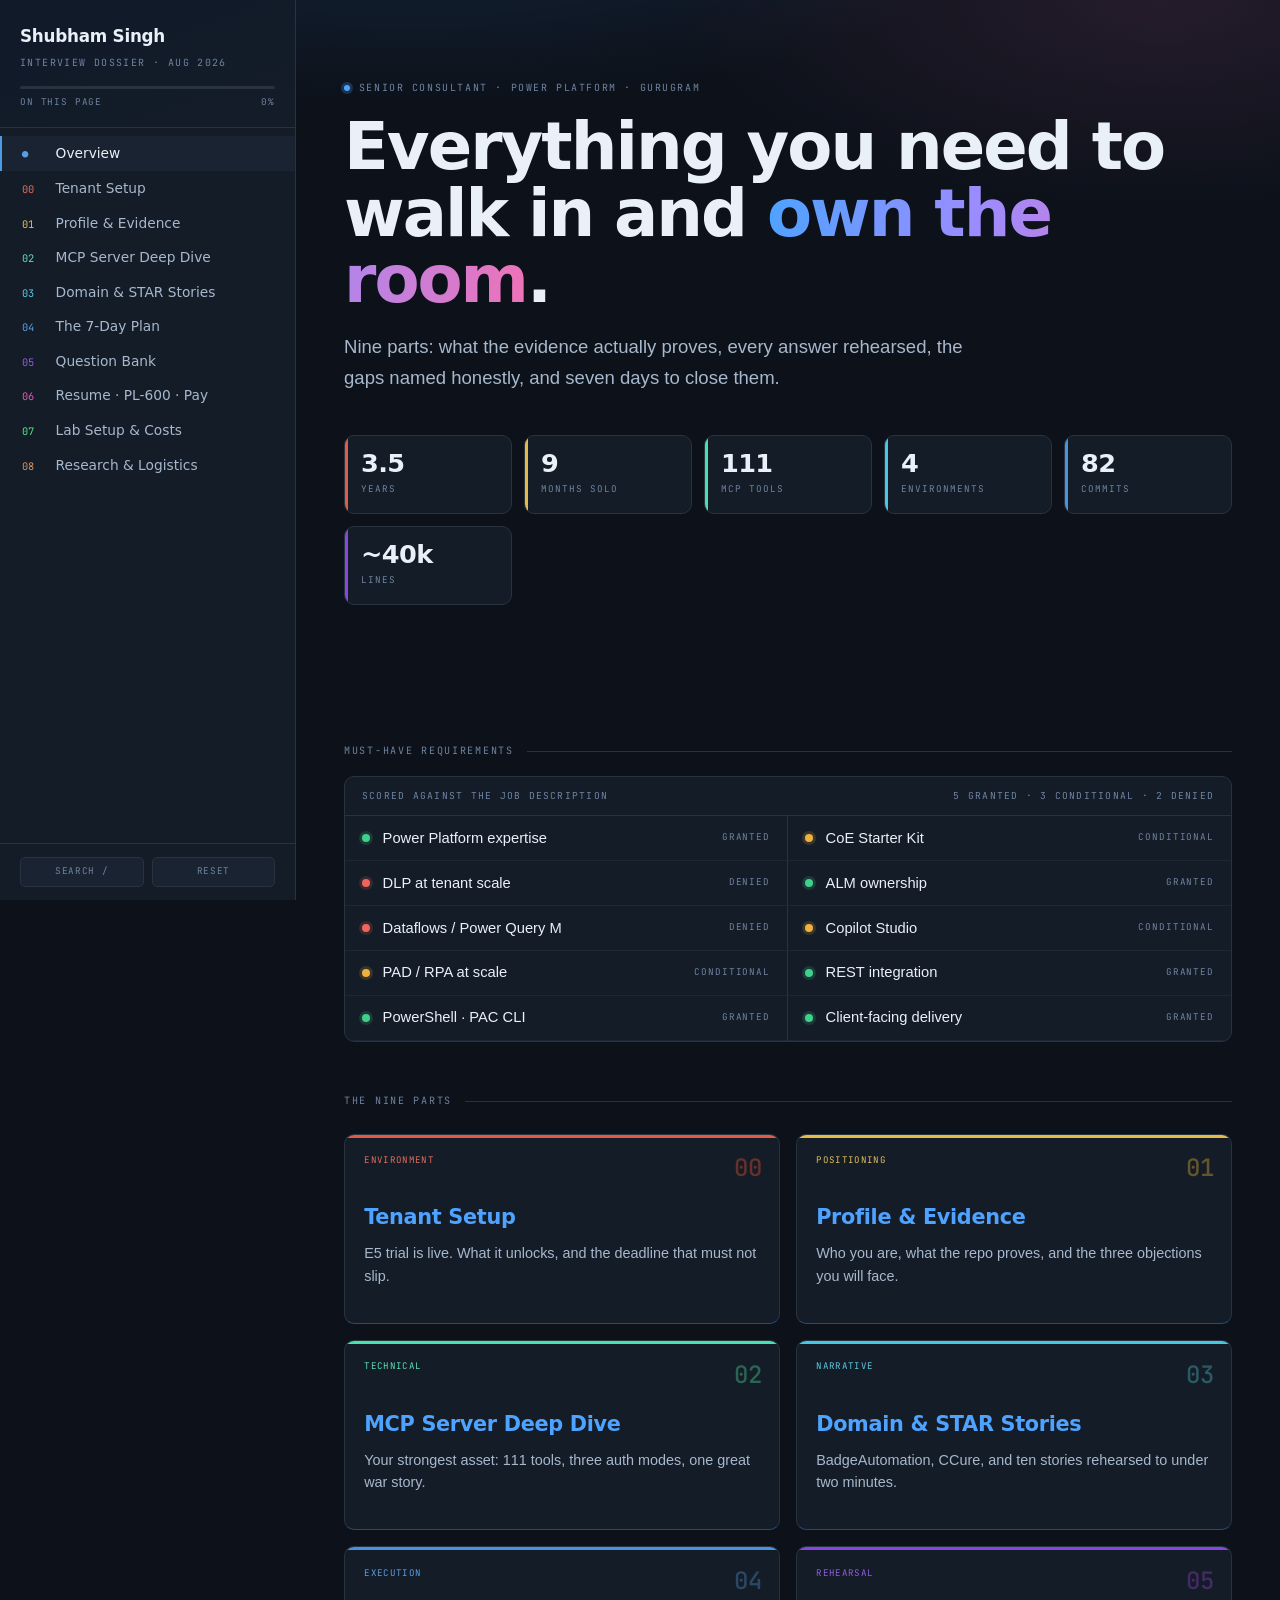
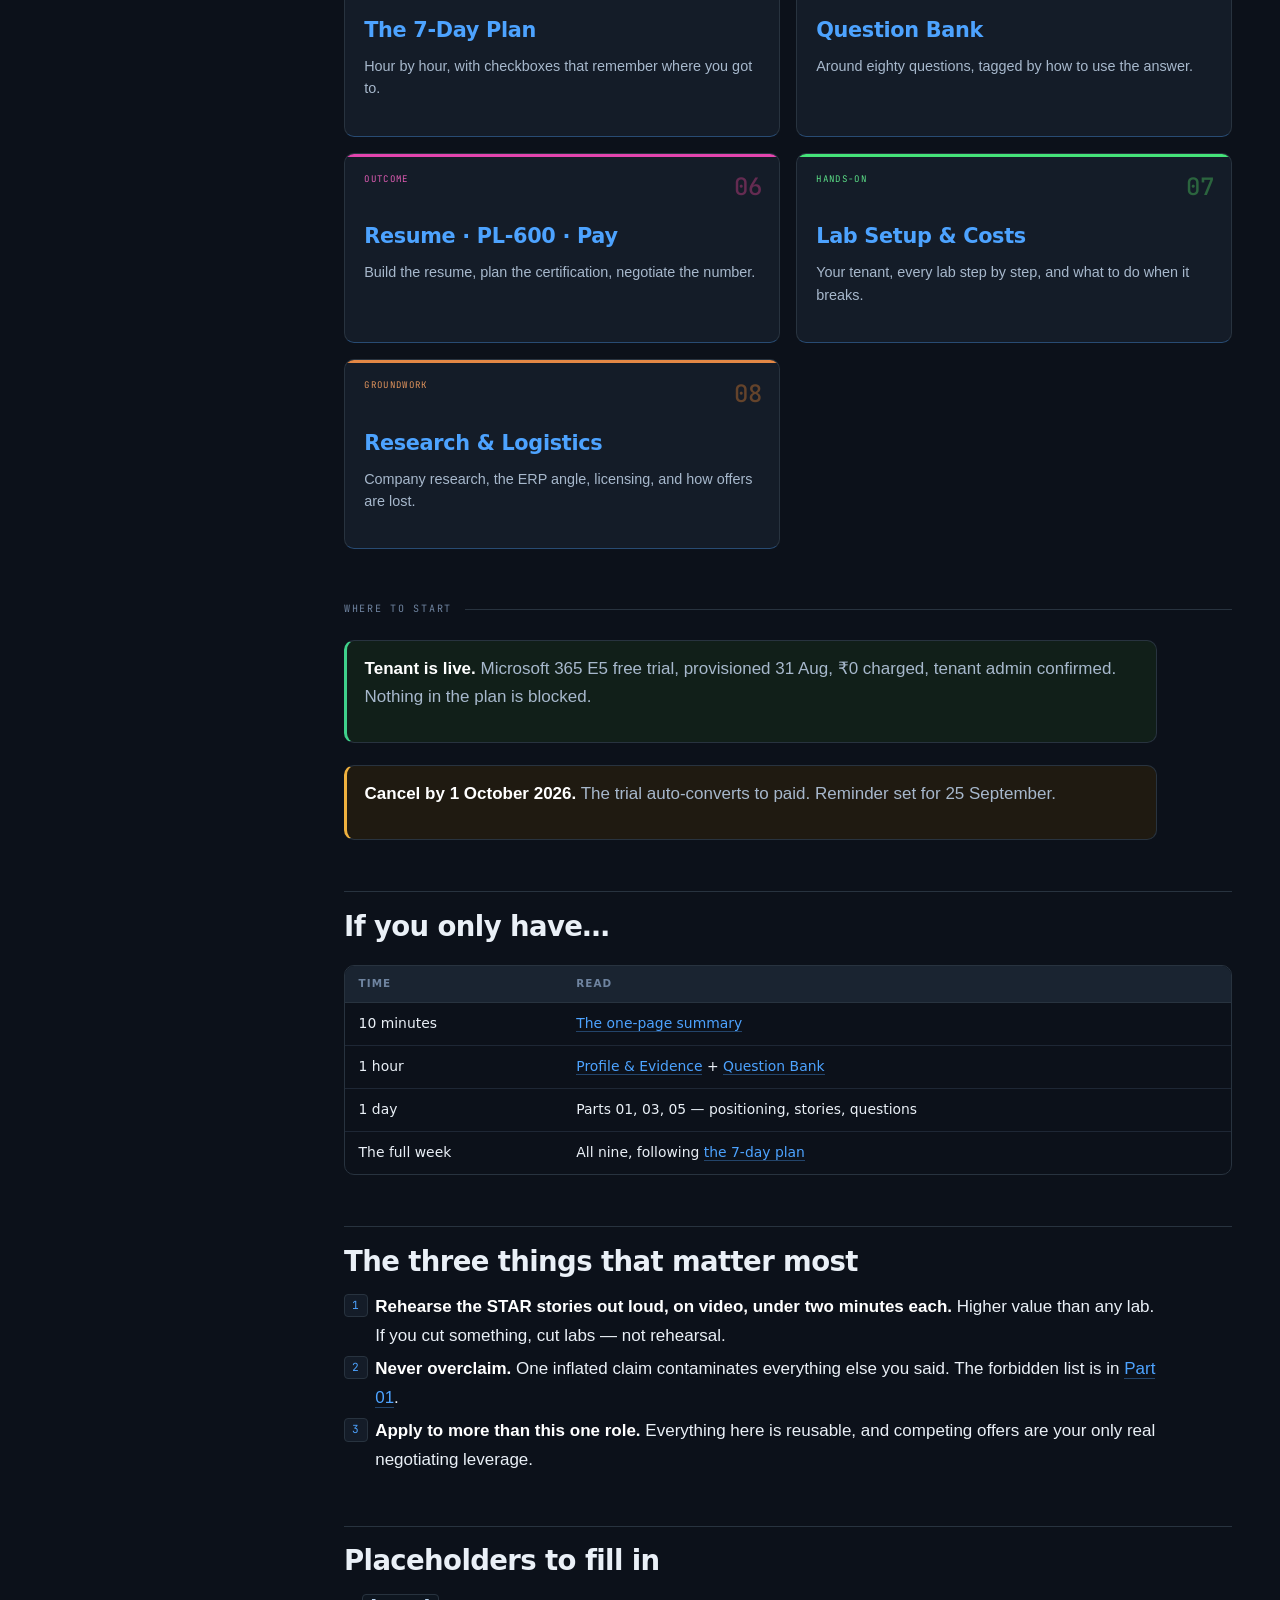
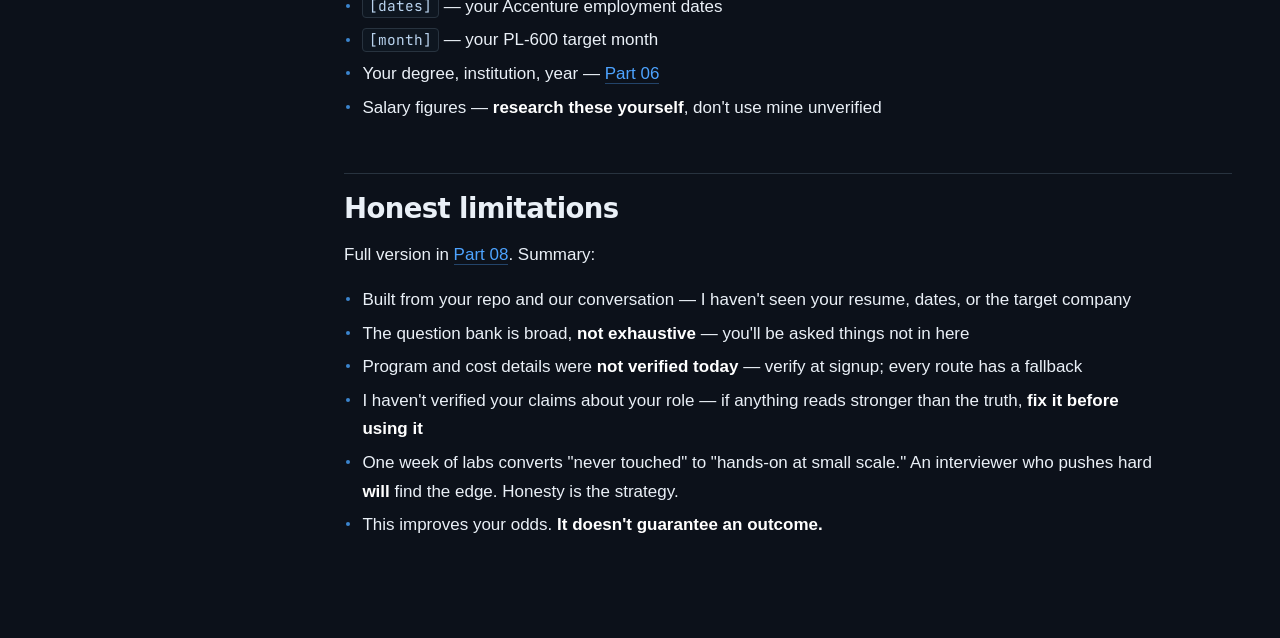
==== commit 6104a743: "Add integration & Azure labs, salary + notice-period guidance; switch font to Century Gothic - labs " ====
--- a/index.html
+++ b/index.html
@@ -81,6 +81,6 @@
  <div class="fh">&uarr;&darr; move &nbsp;&middot;&nbsp; ENTER open &nbsp;&middot;&nbsp; ESC close</div>
 </div></div>
 <button id="top" aria-label="Top">&uarr;</button>
-<script>var SEARCH=[{"t": "Tenant Setup", "p": "Part 00", "u": "tenant-setup.html", "h": 8}, {"t": "Your tenant at a glance", "p": "Part 00", "u": "tenant-setup.html#your-tenant-at-a-glance", "h": 8}, {"t": "Your tenant identifiers", "p": "Part 00", "u": "tenant-setup.html#your-tenant-identifiers", "h": 8}, {"t": "Why this route, and why the other one failed", "p": "Part 00", "u": "tenant-setup.html#why-this-route-and-why-the-other-one-failed", "h": 8}, {"t": "⚠️ The one thing that must not slip", "p": "Part 00", "u": "tenant-setup.html#the-one-thing-that-must-not-slip", "h": 8}, {"t": "What the tenant unlocks", "p": "Part 00", "u": "tenant-setup.html#what-the-tenant-unlocks", "h": 8}, {"t": "Immediate next steps", "p": "Part 00", "u": "tenant-setup.html#immediate-next-steps", "h": 8}, {"t": "1. Verify tenant admin in the browser *(2 min)*", "p": "Part 00", "u": "tenant-setup.html#1-verify-tenant-admin-in-the-browser-2-min", "h": 8}, {"t": "2. Create three environments *(15 min)*", "p": "Part 00", "u": "tenant-setup.html#2-create-three-environments-15-min", "h": 8}, {"t": "3. Install PAC CLI *(10 min)*", "p": "Part 00", "u": "tenant-setup.html#3-install-pac-cli-10-min", "h": 8}, {"t": "4. Admin PowerShell — already done ✅", "p": "Part 00", "u": "tenant-setup.html#4-admin-powershell-already-done", "h": 8}, {"t": "The other two time-gated items", "p": "Part 00", "u": "tenant-setup.html#the-other-two-time-gated-items", "h": 8}, {"t": "Accenture internal job board", "p": "Part 00", "u": "tenant-setup.html#accenture-internal-job-board", "h": 8}, {"t": "Microsoft Virtual Training Days — free exam voucher", "p": "Part 00", "u": "tenant-setup.html#microsoft-virtual-training-days-free-exam-voucher", "h": 8}, {"t": "Today's checklist", "p": "Part 00", "u": "tenant-setup.html#today-s-checklist", "h": 8}, {"t": "⚠️ Two rules that apply from this moment", "p": "Part 00", "u": "tenant-setup.html#two-rules-that-apply-from-this-moment", "h": 8}, {"t": "If the tenant breaks mid-week", "p": "Part 00", "u": "tenant-setup.html#if-the-tenant-breaks-mid-week", "h": 8}, {"t": "Profile & Evidence", "p": "Part 01", "u": "profile.html", "h": 45}, {"t": "Interview Preparation Master Document", "p": "Part 01", "u": "profile.html#interview-preparation-master-document", "h": 45}, {"t": "Who You Are (The Factual Base)", "p": "Part 01", "u": "profile.html#1-1-who-you-are-the-factual-base", "h": 45}, {"t": "Hard Evidence From Your Codebase", "p": "Part 01", "u": "profile.html#1-2-hard-evidence-from-your-codebase", "h": 45}, {"t": "The Revised Scorecard (Post-Correction)", "p": "Part 01", "u": "profile.html#1-3-the-revised-scorecard-post-correction", "h": 45}, {"t": "Your Three Positioning Pillars", "p": "Part 01", "u": "profile.html#1-4-your-three-positioning-pillars", "h": 45}, {"t": "Handling The Three Hard Objections", "p": "Part 01", "u": "profile.html#1-5-handling-the-three-hard-objections", "h": 45}, {"t": "What Not To Say (Guardrails)", "p": "Part 01", "u": "profile.html#1-6-what-not-to-say-guardrails", "h": 45}, {"t": "The Accenture Internal Option (Do Not Skip)", "p": "Part 01", "u": "profile.html#1-7-the-accenture-internal-option-do-not-skip", "h": 45}, {"t": "MCP Server Deep Dive", "p": "Part 02", "u": "mcp-server.html", "h": 160}, {"t": "What It Is, In One Paragraph", "p": "Part 02", "u": "mcp-server.html#2-1-what-it-is-in-one-paragraph", "h": 160}, {"t": "Architecture", "p": "Part 02", "u": "mcp-server.html#2-2-architecture", "h": 160}, {"t": "Authentication: Your Best Technical Story", "p": "Part 02", "u": "mcp-server.html#2-3-authentication-your-best-technical-story", "h": 160}, {"t": "MODE 1: DELEGATED / INTERACTIVE (the default)", "p": "Part 02", "u": "mcp-server.html#mode-1-delegated-interactive-the-default", "h": 160}, {"t": "MODE 2: SERVICE PRINCIPAL / CLIENT CREDENTIALS", "p": "Part 02", "u": "mcp-server.html#mode-2-service-principal-client-credentials", "h": 160}, {"t": "MODE 3: ROPC (Resource Owner Password Credentials)", "p": "Part 02", "u": "mcp-server.html#mode-3-ropc-resource-owner-password-credentials", "h": 160}, {"t": "THE AADSTS65002 DISCOVERY (your single best technical anecdote)", "p": "Part 02", "u": "mcp-server.html#the-aadsts65002-discovery-your-single-best-technical-anecdot", "h": 160}, {"t": "THE _audience_key DEFENSIVE GUARD (shows senior thinking)", "p": "Part 02", "u": "mcp-server.html#the-audience-key-defensive-guard-shows-senior-thinking", "h": 160}, {"t": "Corporate Tls Interception (The Zscaler Problem)", "p": "Part 02", "u": "mcp-server.html#2-4-corporate-tls-interception-the-zscaler-problem", "h": 160}, {"t": "The Tool Surface (What The 111 Tools Actually Do)", "p": "Part 02", "u": "mcp-server.html#2-5-the-tool-surface-what-the-111-tools-actually-do", "h": 160}, {"t": "The Safety Model (Governance Credibility)", "p": "Part 02", "u": "mcp-server.html#2-6-the-safety-model-governance-credibility", "h": 160}, {"t": "Name Resolution (_Resolve_Args) - The Ux Design Decision", "p": "Part 02", "u": "mcp-server.html#2-7-name-resolution-resolve-args-the-ux-design-decision", "h": 160}, {"t": "Bugs You Found And Fixed (All Real, All Defensible)", "p": "Part 02", "u": "mcp-server.html#2-8-bugs-you-found-and-fixed-all-real-all-defensible", "h": 160}, {"t": "Likely Deep-Dive Questions On The Mcp Server", "p": "Part 02", "u": "mcp-server.html#2-9-likely-deep-dive-questions-on-the-mcp-server", "h": 160}, {"t": "The Ukg Mcp Server (Your Proof Of Repeatability)", "p": "Part 02", "u": "mcp-server.html#2-10-the-ukg-mcp-server-your-proof-of-repeatability", "h": 160}, {"t": "Domain & STAR Stories", "p": "Part 03", "u": "stories.html", "h": 190}, {"t": "The platform at real production scale", "p": "Part 03", "u": "stories.html#3-1-the-platform-at-real-production-scale", "h": 190}, {"t": "Live production volume — this is the headline", "p": "Part 03", "u": "stories.html#live-production-volume-this-is-the-headline", "h": 190}, {"t": "Month-by-month throughput", "p": "Part 03", "u": "stories.html#month-by-month-throughput", "h": 190}, {"t": "⚠️ The pagination trap — live in this system today", "p": "Part 03", "u": "stories.html#the-pagination-trap-live-in-this-system-today", "h": 190}, {"t": "The four environments", "p": "Part 03", "u": "stories.html#the-four-environments", "h": 190}, {"t": "What the platform contains", "p": "Part 03", "u": "stories.html#what-the-platform-contains", "h": 190}, {"t": "Say this, and say it early", "p": "Part 03", "u": "stories.html#say-this-and-say-it-early", "h": 190}, {"t": "The business domain in plain language", "p": "Part 03", "u": "stories.html#3-2-the-business-domain-in-plain-language", "h": 190}, {"t": "Vocabulary — define these cleanly", "p": "Part 03", "u": "stories.html#vocabulary-define-these-cleanly", "h": 190}, {"t": "The data model", "p": "Part 03", "u": "stories.html#3-3-the-data-model", "h": 190}, {"t": "The 21 production tables", "p": "Part 03", "u": "stories.html#the-21-production-tables", "h": 190}, {"t": "Four tables in DEV/STG but NOT production", "p": "Part 03", "u": "stories.html#four-tables-in-dev-stg-but-not-production", "h": 190}, {"t": "`ba_approvalstatus` — you reverse-engineered this", "p": "Part 03", "u": "stories.html#ba-approvalstatus-you-reverse-engineered-this", "h": 190}, {"t": "⚠️ Three empty tables in production — be ready", "p": "Part 03", "u": "stories.html#three-empty-tables-in-production-be-ready", "h": 190}, {"t": "Modelling questions to be ready for", "p": "Part 03", "u": "stories.html#modelling-questions-to-be-ready-for", "h": 190}, {"t": "The 50 flows", "p": "Part 03", "u": "stories.html#3-4-the-50-flows", "h": 190}, {"t": "Request intake — the routing engine (11 flows)", "p": "Part 03", "u": "stories.html#request-intake-the-routing-engine-11-flows", "h": 190}, {"t": "Approval routing (7 flows) — mostly live in production", "p": "Part 03", "u": "stories.html#approval-routing-7-flows-mostly-live-in-production", "h": 190}, {"t": "Access control integration (6 flows)", "p": "Part 03", "u": "stories.html#access-control-integration-6-flows", "h": 190}, {"t": "Lifecycle: expiry, termination, review (6 flows)", "p": "Part 03", "u": "stories.html#lifecycle-expiry-termination-review-6-flows", "h": 190}, {"t": "Badge fulfilment (5) · Dashboards (5) · Group sync (4) · Ops (7)", "p": "Part 03", "u": "stories.html#badge-fulfilment-5-dashboards-5-group-sync-4-ops-7", "h": 190}, {"t": "Configuration & secrets — 55 environment variables", "p": "Part 03", "u": "stories.html#3-5-configuration-secrets-55-environment-variables", "h": 190}, {"t": "Four external systems, all environment-configurable", "p": "Part 03", "u": "stories.html#four-external-systems-all-environment-configurable", "h": 190}, {"t": "Eleven role-based Entra AD groups", "p": "Part 03", "u": "stories.html#eleven-role-based-entra-ad-groups", "h": 190}, {"t": "Business rules as configuration", "p": "Part 03", "u": "stories.html#business-rules-as-configuration", "h": 190}, {"t": "The canvas app — full extraction", "p": "Part 03", "u": "stories.html#3-6-the-canvas-app-full-extraction", "h": 190}, {"t": "Identity", "p": "Part 03", "u": "stories.html#identity", "h": 190}, {"t": "All 30 screens, by control weight", "p": "Part 03", "u": "stories.html#all-30-screens-by-control-weight", "h": 190}, {"t": "Six personas in one app", "p": "Part 03", "u": "stories.html#six-personas-in-one-app", "h": 190}, {"t": "163 data sources", "p": "Part 03", "u": "stories.html#163-data-sources", "h": 190}, {"t": "Power Fx usage across the whole app — the honest picture", "p": "Part 03", "u": "stories.html#power-fx-usage-across-the-whole-app-the-honest-picture", "h": 190}, {"t": "App Checker — 1,264 findings", "p": "Part 03", "u": "stories.html#app-checker-1-264-findings", "h": 190}, {"t": "PROD lint: 131 issues vs STG 77", "p": "Part 03", "u": "stories.html#prod-lint-131-issues-vs-stg-77", "h": 190}, {"t": "The integration architecture", "p": "Part 03", "u": "stories.html#3-7-the-integration-architecture", "h": 190}, {"t": "The bidirectional sync — your best architecture answer", "p": "Part 03", "u": "stories.html#the-bidirectional-sync-your-best-architecture-answer", "h": 190}, {"t": "Loop prevention — expect the follow-up", "p": "Part 03", "u": "stories.html#loop-prevention-expect-the-follow-up", "h": 190}, {"t": "Testing approach", "p": "Part 03", "u": "stories.html#testing-approach", "h": 190}, {"t": "ALM — including the unshipped delta", "p": "Part 03", "u": "stories.html#3-8-alm-including-the-unshipped-delta", "h": 190}, {"t": "⚠️ The finding you documented yourself: PROD is 131 builds behind STG", "p": "Part 03", "u": "stories.html#the-finding-you-documented-yourself-prod-is-131-builds-behin", "h": 190}, {"t": "⚠️ Two unmanaged solutions in production", "p": "Part 03", "u": "stories.html#two-unmanaged-solutions-in-production", "h": 190}, {"t": "⚠️ Three connections in error state — in both STG and PROD", "p": "Part 03", "u": "stories.html#three-connections-in-error-state-in-both-stg-and-prod", "h": 190}, {"t": "What you actually did", "p": "Part 03", "u": "stories.html#what-you-actually-did", "h": 190}, {"t": "The honest gap", "p": "Part 03", "u": "stories.html#the-honest-gap", "h": 190}, {"t": "Your ten STAR stories", "p": "Part 03", "u": "stories.html#3-9-your-ten-star-stories", "h": 190}, {"t": "STAR 1 — The submit-button race condition *(best \"subtle bug\")*", "p": "Part 03", "u": "stories.html#star-1-the-submit-button-race-condition-best-subtle-bug", "h": 190}, {"t": "STAR 2 — The silent pagination bug *(attention to detail)*", "p": "Part 03", "u": "stories.html#star-2-the-silent-pagination-bug-attention-to-detail", "h": 190}, {"t": "STAR 3 — Cross-environment reconciliation *(regulated rigour)*", "p": "Part 03", "u": "stories.html#star-3-cross-environment-reconciliation-regulated-rigour", "h": 190}, {"t": "STAR 4 — The vendor escalation *(best pure-consulting story)*", "p": "Part 03", "u": "stories.html#star-4-the-vendor-escalation-best-pure-consulting-story", "h": 190}, {"t": "STAR 5 — Building the MCP server *(initiative)*", "p": "Part 03", "u": "stories.html#star-5-building-the-mcp-server-initiative", "h": 190}, {"t": "STAR 6 — Corporate TLS interception *(debugging depth)*", "p": "Part 03", "u": "stories.html#star-6-corporate-tls-interception-debugging-depth", "h": 190}, {"t": "STAR 7 — Requirements shaping *(client-facing)*", "p": "Part 03", "u": "stories.html#star-7-requirements-shaping-client-facing", "h": 190}, {"t": "STAR 8 — The N+1 performance fix *(engineering judgement)*", "p": "Part 03", "u": "stories.html#star-8-the-n-1-performance-fix-engineering-judgement", "h": 190}, {"t": "STAR 9 — Production incident and revert *(ownership)*", "p": "Part 03", "u": "stories.html#star-9-production-incident-and-revert-ownership", "h": 190}, {"t": "STAR 10 — The undocumented option set *(leaving things better)*", "p": "Part 03", "u": "stories.html#star-10-the-undocumented-option-set-leaving-things-better", "h": 190}, {"t": "Mapping stories to question types", "p": "Part 03", "u": "stories.html#3-10-mapping-stories-to-question-types", "h": 190}, {"t": "⚠️ Confidentiality — read before every interview", "p": "Part 03", "u": "stories.html#3-11-confidentiality-read-before-every-interview", "h": 190}, {"t": "The 7-Day Plan", "p": "Part 04", "u": "seven-day-plan.html", "h": 210}, {"t": "TENANT — ALREADY DONE ✅", "p": "Part 04", "u": "seven-day-plan.html#tenant-already-done", "h": 210}, {"t": "Day 1 - Foundation + Tenant Setup", "p": "Part 04", "u": "seven-day-plan.html#day-1-foundation-tenant-setup", "h": 210}, {"t": "DAY 2 - CoE STARTER KIT (the long pole - budget the whole day)", "p": "Part 04", "u": "seven-day-plan.html#day-2-coe-starter-kit-the-long-pole-budget-the-whole-day", "h": 210}, {"t": "Day 3 - Dlp + Pac Cli + Alm Pipelines", "p": "Part 04", "u": "seven-day-plan.html#day-3-dlp-pac-cli-alm-pipelines", "h": 210}, {"t": "Day 4 - Copilot Studio + Dataflows/Power Query M", "p": "Part 04", "u": "seven-day-plan.html#day-4-copilot-studio-dataflows-power-query-m", "h": 210}, {"t": "Day 5 - Remaining Gaps + Self-Audit", "p": "Part 04", "u": "seven-day-plan.html#day-5-remaining-gaps-self-audit", "h": 210}, {"t": "Day 6 - Stories And Answers (Highest Value Day)", "p": "Part 04", "u": "seven-day-plan.html#day-6-stories-and-answers-highest-value-day", "h": 210}, {"t": "Day 7 - Consolidation And Mock Rounds", "p": "Part 04", "u": "seven-day-plan.html#day-7-consolidation-and-mock-rounds", "h": 210}, {"t": "DAY 8 - RESUME (see PART 6 for full construction guide)", "p": "Part 04", "u": "seven-day-plan.html#day-8-resume-see-part-6-for-full-construction-guide", "h": 210}, {"t": "DAY 9 — APPLY", "p": "Part 04", "u": "seven-day-plan.html#day-9-apply", "h": 210}, {"t": "[ ] Dev tenant provisioned", "p": "Part 04", "u": "seven-day-plan.html#dev-tenant-provisioned", "h": 210}, {"t": "Question Bank", "p": "Part 05", "u": "question-bank.html", "h": 265}, {"t": "Opening And Fit Questions", "p": "Part 05", "u": "question-bank.html#5-1-opening-and-fit-questions", "h": 265}, {"t": "Q1: \"Tell me about yourself.\"", "p": "Part 05", "u": "question-bank.html#q1-tell-me-about-yourself", "h": 265}, {"t": "Q2: \"Why are you leaving Accenture / looking to move?\"", "p": "Part 05", "u": "question-bank.html#q2-why-are-you-leaving-accenture-looking-to-move", "h": 265}, {"t": "Q3: \"Why this role / why us?\"", "p": "Part 05", "u": "question-bank.html#q3-why-this-role-why-us", "h": 265}, {"t": "Q4: \"What's your notice period?\"", "p": "Part 05", "u": "question-bank.html#q4-what-s-your-notice-period", "h": 265}, {"t": "Q5: \"Walk me through your resume.\"", "p": "Part 05", "u": "question-bank.html#q5-walk-me-through-your-resume", "h": 265}, {"t": "Q6: \"What are your strengths?\"", "p": "Part 05", "u": "question-bank.html#q6-what-are-your-strengths", "h": 265}, {"t": "Q7: \"What's your biggest weakness?\"", "p": "Part 05", "u": "question-bank.html#q7-what-s-your-biggest-weakness", "h": 265}, {"t": "Q8: \"Where do you see yourself in 3-5 years?\"", "p": "Part 05", "u": "question-bank.html#q8-where-do-you-see-yourself-in-3-5-years", "h": 265}, {"t": "Q9: \"How do you keep your skills current?\"", "p": "Part 05", "u": "question-bank.html#q9-how-do-you-keep-your-skills-current", "h": 265}, {"t": "The Hard Objections (Rehearse These Most)", "p": "Part 05", "u": "question-bank.html#5-2-the-hard-objections-rehearse-these-most", "h": 265}, {"t": "Q10: \"You have 3.5 years. This is a Senior Consultant role.\"", "p": "Part 05", "u": "question-bank.html#q10-you-have-3-5-years-this-is-a-senior-consultant-role", "h": 265}, {"t": "Q11: \"You haven't done DLP at tenant scale.\"", "p": "Part 05", "u": "question-bank.html#q11-you-haven-t-done-dlp-at-tenant-scale", "h": 265}, {"t": "Q12: \"Have you deployed the CoE Starter Kit?\"", "p": "Part 05", "u": "question-bank.html#q12-have-you-deployed-the-coe-starter-kit", "h": 265}, {"t": "Q13: \"Tell me about your Copilot Studio experience.\"", "p": "Part 05", "u": "question-bank.html#q13-tell-me-about-your-copilot-studio-experience", "h": 265}, {"t": "Q14: \"Have you run RPA at production scale?\"", "p": "Part 05", "u": "question-bank.html#q14-have-you-run-rpa-at-production-scale", "h": 265}, {"t": "Q15: \"Why no PL-600 yet?\"", "p": "Part 05", "u": "question-bank.html#q15-why-no-pl-600-yet", "h": 265}, {"t": "Q16: \"Most of your experience is one client and one domain.\"", "p": "Part 05", "u": "question-bank.html#q16-most-of-your-experience-is-one-client-and-one-domain", "h": 265}, {"t": "Q17: \"You're based where? This role is Gurugram.\"", "p": "Part 05", "u": "question-bank.html#q17-you-re-based-where-this-role-is-gurugram", "h": 265}, {"t": "Power Platform Technical: Dataverse", "p": "Part 05", "u": "question-bank.html#5-3-power-platform-technical-dataverse", "h": 265}, {"t": "Q18: \"Explain the difference between a choice column and a lookup.\"", "p": "Part 05", "u": "question-bank.html#q18-explain-the-difference-between-a-choice-column-and-a-loo", "h": 265}, {"t": "Q19: \"What's the difference between a business rule, a business process flow,", "p": "Part 05", "u": "question-bank.html#q19-what-s-the-difference-between-a-business-rule-a-business", "h": 265}, {"t": "Q20: \"When would you use a real-time (synchronous) workflow vs asynchronous?\"", "p": "Part 05", "u": "question-bank.html#q20-when-would-you-use-a-real-time-synchronous-workflow-vs-a", "h": 265}, {"t": "Q21: \"Explain the Dataverse plugin execution pipeline.\"", "p": "Part 05", "u": "question-bank.html#q21-explain-the-dataverse-plugin-execution-pipeline", "h": 265}, {"t": "Q22: \"How do you handle bulk data operations in Dataverse?\"", "p": "Part 05", "u": "question-bank.html#q22-how-do-you-handle-bulk-data-operations-in-dataverse", "h": 265}, {"t": "Q23: \"What are alternate keys and why do they matter for integration?\"", "p": "Part 05", "u": "question-bank.html#q23-what-are-alternate-keys-and-why-do-they-matter-for-integ", "h": 265}, {"t": "Q24: \"How does Dataverse security work?\"", "p": "Part 05", "u": "question-bank.html#q24-how-does-dataverse-security-work", "h": 265}, {"t": "Q25: \"What's the difference between an owner team, access team, and Entra group", "p": "Part 05", "u": "question-bank.html#q25-what-s-the-difference-between-an-owner-team-access-team-", "h": 265}, {"t": "Q26: \"Explain solution layering.\"", "p": "Part 05", "u": "question-bank.html#q26-explain-solution-layering", "h": 265}, {"t": "Q27: \"Managed vs unmanaged solutions?\"", "p": "Part 05", "u": "question-bank.html#q27-managed-vs-unmanaged-solutions", "h": 265}, {"t": "Q28: \"What is a publisher and why does the prefix matter?\"", "p": "Part 05", "u": "question-bank.html#q28-what-is-a-publisher-and-why-does-the-prefix-matter", "h": 265}, {"t": "Q29: \"How do you do a soft delete / audit trail in Dataverse?\"", "p": "Part 05", "u": "question-bank.html#q29-how-do-you-do-a-soft-delete-audit-trail-in-dataverse", "h": 265}, {"t": "Q30: \"What's the difference between FetchXML and OData/Web API?\"", "p": "Part 05", "u": "question-bank.html#q30-what-s-the-difference-between-fetchxml-and-odata-web-api", "h": 265}, {"t": "Power Platform Technical: Canvas And Model-Driven", "p": "Part 05", "u": "question-bank.html#5-4-power-platform-technical-canvas-and-model-driven", "h": 265}, {"t": "Q31: \"Canvas vs model-driven - when do you choose which?\"", "p": "Part 05", "u": "question-bank.html#q31-canvas-vs-model-driven-when-do-you-choose-which", "h": 265}, {"t": "Q32: \"What is delegation in canvas apps and why does it matter?\"", "p": "Part 05", "u": "question-bank.html#q32-what-is-delegation-in-canvas-apps-and-why-does-it-matter", "h": 265}, {"t": "Q33: \"Explain the difference between Collect, ClearCollect, Set, and UpdateContext.\"", "p": "Part 05", "u": "question-bank.html#q33-explain-the-difference-between-collect-clearcollect-set-", "h": 265}, {"t": "Q34: \"How do you optimise a slow canvas app?\"", "p": "Part 05", "u": "question-bank.html#q34-how-do-you-optimise-a-slow-canvas-app", "h": 265}, {"t": "Q35: \"What's the difference between DisplayMode and OnSelect for a button?\"", "p": "Part 05", "u": "question-bank.html#q35-what-s-the-difference-between-displaymode-and-onselect-f", "h": 265}, {"t": "Q36: \"How do you handle errors in a canvas app?\"", "p": "Part 05", "u": "question-bank.html#q36-how-do-you-handle-errors-in-a-canvas-app", "h": 265}, {"t": "Q37: \"How do you version and roll back a canvas app?\"", "p": "Part 05", "u": "question-bank.html#q37-how-do-you-version-and-roll-back-a-canvas-app", "h": 265}, {"t": "Q38: \"What is a .msapp file?\"", "p": "Part 05", "u": "question-bank.html#q38-what-is-a-msapp-file", "h": 265}, {"t": "Q39: \"How do you source-control a canvas app?\"", "p": "Part 05", "u": "question-bank.html#q39-how-do-you-source-control-a-canvas-app", "h": 265}, {"t": "Q40: \"What are component libraries?\"", "p": "Part 05", "u": "question-bank.html#q40-what-are-component-libraries", "h": 265}, {"t": "Power Platform Technical: Power Automate", "p": "Part 05", "u": "question-bank.html#5-5-power-platform-technical-power-automate", "h": 265}, {"t": "Q41: \"Walk me through the trigger types.\"", "p": "Part 05", "u": "question-bank.html#q41-walk-me-through-the-trigger-types", "h": 265}, {"t": "Q42: \"How do you handle errors and retries in a cloud flow?\"", "p": "Part 05", "u": "question-bank.html#q42-how-do-you-handle-errors-and-retries-in-a-cloud-flow", "h": 265}, {"t": "Q43: \"How do you handle concurrency in flows?\"", "p": "Part 05", "u": "question-bank.html#q43-how-do-you-handle-concurrency-in-flows", "h": 265}, {"t": "Q44: \"What are the throttling limits and how do you design around them?\"", "p": "Part 05", "u": "question-bank.html#q44-what-are-the-throttling-limits-and-how-do-you-design-aro", "h": 265}, {"t": "Q45: \"Child flows - when and why?\"", "p": "Part 05", "u": "question-bank.html#q45-child-flows-when-and-why", "h": 265}, {"t": "Q46: \"How do you pass data between flows?\"", "p": "Part 05", "u": "question-bank.html#q46-how-do-you-pass-data-between-flows", "h": 265}, {"t": "Q47: \"What is a connection reference and why does it exist?\"", "p": "Part 05", "u": "question-bank.html#q47-what-is-a-connection-reference-and-why-does-it-exist", "h": 265}, {"t": "Q48: \"Environment variables - definition vs value?\"", "p": "Part 05", "u": "question-bank.html#q48-environment-variables-definition-vs-value", "h": 265}, {"t": "Q49: \"How do you debug a failed flow run?\"", "p": "Part 05", "u": "question-bank.html#q49-how-do-you-debug-a-failed-flow-run", "h": 265}, {"t": "Q50: \"What's the difference between Power Automate and Logic Apps?\"", "p": "Part 05", "u": "question-bank.html#q50-what-s-the-difference-between-power-automate-and-logic-a", "h": 265}, {"t": "Q51: \"How would you implement an approval that can be actioned from Teams,", "p": "Part 05", "u": "question-bank.html#q51-how-would-you-implement-an-approval-that-can-be-actioned", "h": 265}, {"t": "Alm, Governance, Dlp, Coe", "p": "Part 05", "u": "question-bank.html#5-6-alm-governance-dlp-coe", "h": 265}, {"t": "Q52: \"Describe your ALM process.\"", "p": "Part 05", "u": "question-bank.html#q52-describe-your-alm-process", "h": 265}, {"t": "Q53: \"What's in your solution vs. what isn't?\"", "p": "Part 05", "u": "question-bank.html#q53-what-s-in-your-solution-vs-what-isn-t", "h": 265}, {"t": "Q54: \"How do you move reference/config DATA between environments?\"", "p": "Part 05", "u": "question-bank.html#q54-how-do-you-move-reference-config-data-between-environmen", "h": 265}, {"t": "Q55: \"Explain DLP policies.\"", "p": "Part 05", "u": "question-bank.html#q55-explain-dlp-policies", "h": 265}, {"t": "Q56: \"How would you design DLP for a client starting from scratch?\"", "p": "Part 05", "u": "question-bank.html#q56-how-would-you-design-dlp-for-a-client-starting-from-scra", "h": 265}, {"t": "Q57: \"What is the CoE Starter Kit and what does it do?\"", "p": "Part 05", "u": "question-bank.html#q57-what-is-the-coe-starter-kit-and-what-does-it-do", "h": 265}, {"t": "Q58: \"How do you decide environment strategy for a client?\"", "p": "Part 05", "u": "question-bank.html#q58-how-do-you-decide-environment-strategy-for-a-client", "h": 265}, {"t": "Q59: \"Power Platform Pipelines vs Azure DevOps - which and why?\"", "p": "Part 05", "u": "question-bank.html#q59-power-platform-pipelines-vs-azure-devops-which-and-why", "h": 265}, {"t": "Q60: \"What is solution checker and what does it catch?\"", "p": "Part 05", "u": "question-bank.html#q60-what-is-solution-checker-and-what-does-it-catch", "h": 265}, {"t": "Q61: \"How do you handle a solution that won't import?\"", "p": "Part 05", "u": "question-bank.html#q61-how-do-you-handle-a-solution-that-won-t-import", "h": 265}, {"t": "Integration And Architecture", "p": "Part 05", "u": "question-bank.html#5-7-integration-and-architecture", "h": 265}, {"t": "Q62: \"How do you integrate Power Platform with an external REST API?\"", "p": "Part 05", "u": "question-bank.html#q62-how-do-you-integrate-power-platform-with-an-external-res", "h": 265}, {"t": "Q63: \"Why put a wrapper API in front of a vendor system?\"", "p": "Part 05", "u": "question-bank.html#q63-why-put-a-wrapper-api-in-front-of-a-vendor-system", "h": 265}, {"t": "Q64: \"How do you make an integration idempotent?\"", "p": "Part 05", "u": "question-bank.html#q64-how-do-you-make-an-integration-idempotent", "h": 265}, {"t": "Q65: \"How do you handle bidirectional sync without loops?\"", "p": "Part 05", "u": "question-bank.html#q65-how-do-you-handle-bidirectional-sync-without-loops", "h": 265}, {"t": "Q66: \"What's your approach to API pagination?\"", "p": "Part 05", "u": "question-bank.html#q66-what-s-your-approach-to-api-pagination", "h": 265}, {"t": "Q67: \"How do you secure credentials in an integration?\"", "p": "Part 05", "u": "question-bank.html#q67-how-do-you-secure-credentials-in-an-integration", "h": 265}, {"t": "Q68: \"Design a badge request approval system on Power Platform.\" (WHITEBOARD)", "p": "Part 05", "u": "question-bank.html#q68-design-a-badge-request-approval-system-on-power-platform", "h": 265}, {"t": "Q69: \"Design an integration between Dataverse and a legacy SOAP system.\"", "p": "Part 05", "u": "question-bank.html#q69-design-an-integration-between-dataverse-and-a-legacy-soa", "h": 265}, {"t": "Q70: \"How do you approach performance troubleshooting?\"", "p": "Part 05", "u": "question-bank.html#q70-how-do-you-approach-performance-troubleshooting", "h": 265}, {"t": "Behavioural And Consulting", "p": "Part 05", "u": "question-bank.html#5-8-behavioural-and-consulting", "h": 265}, {"t": "Q71: \"Tell me about a time you disagreed with a stakeholder.\"", "p": "Part 05", "u": "question-bank.html#q71-tell-me-about-a-time-you-disagreed-with-a-stakeholder", "h": 265}, {"t": "Q72: \"Tell me about a time you failed.\"", "p": "Part 05", "u": "question-bank.html#q72-tell-me-about-a-time-you-failed", "h": 265}, {"t": "Q73: \"How do you handle an angry client?\"", "p": "Part 05", "u": "question-bank.html#q73-how-do-you-handle-an-angry-client", "h": 265}, {"t": "Q74: \"How do you explain technical concepts to non-technical people?\"", "p": "Part 05", "u": "question-bank.html#q74-how-do-you-explain-technical-concepts-to-non-technical-p", "h": 265}, {"t": "Q75: \"Describe your ideal working environment.\"", "p": "Part 05", "u": "question-bank.html#q75-describe-your-ideal-working-environment", "h": 265}, {"t": "Q76: \"How do you prioritise when everything is urgent?\"", "p": "Part 05", "u": "question-bank.html#q76-how-do-you-prioritise-when-everything-is-urgent", "h": 265}, {"t": "Q77: \"Tell me about a time you taught or mentored someone.\"", "p": "Part 05", "u": "question-bank.html#q77-tell-me-about-a-time-you-taught-or-mentored-someone", "h": 265}, {"t": "Q78: \"How do you handle scope creep?\"", "p": "Part 05", "u": "question-bank.html#q78-how-do-you-handle-scope-creep", "h": 265}, {"t": "Q79: \"You're the only consultant on a client site. Something's going wrong and", "p": "Part 05", "u": "question-bank.html#q79-you-re-the-only-consultant-on-a-client-site-something-s-", "h": 265}, {"t": "Questions To Ask Them (Always Have 5+ Ready)", "p": "Part 05", "u": "question-bank.html#5-9-questions-to-ask-them-always-have-5-ready", "h": 265}, {"t": "Rapid-Fire Facts To Have Ready", "p": "Part 05", "u": "question-bank.html#5-10-rapid-fire-facts-to-have-ready", "h": 265}, {"t": "Resume · PL-600 · Pay", "p": "Part 06", "u": "resume-cert-pay.html", "h": 320}, {"t": "Resume Construction (Day 8)", "p": "Part 06", "u": "resume-cert-pay.html#6-1-resume-construction-day-8", "h": 320}, {"t": "HEADER", "p": "Part 06", "u": "resume-cert-pay.html#header", "h": 320}, {"t": "PROFESSIONAL SUMMARY (3-4 lines, rewrite for THIS job)", "p": "Part 06", "u": "resume-cert-pay.html#professional-summary-3-4-lines-rewrite-for-this-job", "h": 320}, {"t": "SKILLS SECTION (mirror the JD's own words)", "p": "Part 06", "u": "resume-cert-pay.html#skills-section-mirror-the-jd-s-own-words", "h": 320}, {"t": "EXPERIENCE - THE MAIN BLOCK", "p": "Part 06", "u": "resume-cert-pay.html#experience-the-main-block", "h": 320}, {"t": "PROJECTS / TOOLING (separate section - this is your differentiator)", "p": "Part 06", "u": "resume-cert-pay.html#projects-tooling-separate-section-this-is-your-differentiato", "h": 320}, {"t": "EDUCATION AND CERTIFICATIONS", "p": "Part 06", "u": "resume-cert-pay.html#education-and-certifications", "h": 320}, {"t": "RESUME REVIEW CHECKLIST", "p": "Part 06", "u": "resume-cert-pay.html#resume-review-checklist", "h": 320}, {"t": "Pl-600 Strategy (Including The Voucher Problem)", "p": "Part 06", "u": "resume-cert-pay.html#6-2-pl-600-strategy-including-the-voucher-problem", "h": 320}, {"t": "FIRST: SHOULD YOU EVEN TAKE IT BEFORE APPLYING?", "p": "Part 06", "u": "resume-cert-pay.html#first-should-you-even-take-it-before-applying", "h": 320}, {"t": "THE COST PROBLEM - YOUR OPTIONS, CHEAPEST FIRST", "p": "Part 06", "u": "resume-cert-pay.html#the-cost-problem-your-options-cheapest-first", "h": 320}, {"t": "WHAT PL-600 ACTUALLY COVERS (and why it fits your gaps)", "p": "Part 06", "u": "resume-cert-pay.html#what-pl-600-actually-covers-and-why-it-fits-your-gaps", "h": 320}, {"t": "PL-600 STUDY PLAN (4-6 WEEKS, AFTER YOU APPLY)", "p": "Part 06", "u": "resume-cert-pay.html#pl-600-study-plan-4-6-weeks-after-you-apply", "h": 320}, {"t": "IF YOU DON'T HAVE IT WHEN YOU INTERVIEW (you won't)", "p": "Part 06", "u": "resume-cert-pay.html#if-you-don-t-have-it-when-you-interview-you-won-t", "h": 320}, {"t": "Salary And Negotiation", "p": "Part 06", "u": "resume-cert-pay.html#6-3-salary-and-negotiation", "h": 320}, {"t": "BEFORE YOU APPLY: KNOW YOUR THREE NUMBERS", "p": "Part 06", "u": "resume-cert-pay.html#before-you-apply-know-your-three-numbers", "h": 320}, {"t": "THE RECRUITER SCREEN: \"WHAT ARE YOUR SALARY EXPECTATIONS?\"", "p": "Part 06", "u": "resume-cert-pay.html#the-recruiter-screen-what-are-your-salary-expectations", "h": 320}, {"t": "YOUR LEVERAGE POINTS (use these explicitly)", "p": "Part 06", "u": "resume-cert-pay.html#your-leverage-points-use-these-explicitly", "h": 320}, {"t": "IF THE OFFER IS BELOW TARGET", "p": "Part 06", "u": "resume-cert-pay.html#if-the-offer-is-below-target", "h": 320}, {"t": "THE ACCENTURE COUNTER-OFFER", "p": "Part 06", "u": "resume-cert-pay.html#the-accenture-counter-offer", "h": 320}, {"t": "Converting These Files To Html", "p": "Part 06", "u": "resume-cert-pay.html#6-4-converting-these-files-to-html", "h": 320}, {"t": "Final Checklist Before You Apply", "p": "Part 06", "u": "resume-cert-pay.html#6-5-final-checklist-before-you-apply", "h": 320}, {"t": "Closing Note", "p": "Part 06", "u": "resume-cert-pay.html#closing-note", "h": 320}, {"t": "Lab Setup & Costs", "p": "Part 07", "u": "labs.html", "h": 140}, {"t": "The Cost Table (The Headline)", "p": "Part 07", "u": "labs.html#7-1-the-cost-table-the-headline", "h": 140}, {"t": "IMPORTANT CAVEAT ON THIS TABLE - READ IT", "p": "Part 07", "u": "labs.html#important-caveat-on-this-table-read-it", "h": 140}, {"t": "The Tenant — Microsoft 365 E5 Free Trial ✅ DONE", "p": "Part 07", "u": "labs.html#7-2-the-tenant-microsoft-365-e5-free-trial-done", "h": 140}, {"t": "Why a tenant of your own is the whole point", "p": "Part 07", "u": "labs.html#why-a-tenant-of-your-own-is-the-whole-point", "h": 140}, {"t": "The route that worked", "p": "Part 07", "u": "labs.html#the-route-that-worked", "h": 140}, {"t": "The route that did NOT work — don't retry it", "p": "Part 07", "u": "labs.html#the-route-that-did-not-work-don-t-retry-it", "h": 140}, {"t": "Signup friction, recorded in case you repeat this", "p": "Part 07", "u": "labs.html#signup-friction-recorded-in-case-you-repeat-this", "h": 140}, {"t": "Verification — do this before investing a day in CoE Kit", "p": "Part 07", "u": "labs.html#verification-do-this-before-investing-a-day-in-coe-kit", "h": 140}, {"t": "If the tenant becomes unusable mid-week", "p": "Part 07", "u": "labs.html#if-the-tenant-becomes-unusable-mid-week", "h": 140}, {"t": "Environment Setup", "p": "Part 07", "u": "labs.html#7-3-environment-setup", "h": 140}, {"t": "Tool Installation (Copy-Paste Commands)", "p": "Part 07", "u": "labs.html#7-4-tool-installation-copy-paste-commands", "h": 140}, {"t": "PAC CLI", "p": "Part 07", "u": "labs.html#pac-cli", "h": 140}, {"t": "POWER PLATFORM ADMIN POWERSHELL MODULES", "p": "Part 07", "u": "labs.html#power-platform-admin-powershell-modules", "h": 140}, {"t": "OTHER TOOLING", "p": "Part 07", "u": "labs.html#other-tooling", "h": 140}, {"t": "Coe Starter Kit: Detailed Walkthrough", "p": "Part 07", "u": "labs.html#7-5-coe-starter-kit-detailed-walkthrough", "h": 140}, {"t": "Dlp Lab: Exact Steps", "p": "Part 07", "u": "labs.html#7-6-dlp-lab-exact-steps", "h": 140}, {"t": "Copilot Studio Lab", "p": "Part 07", "u": "labs.html#7-7-copilot-studio-lab", "h": 140}, {"t": "Dataflows / Power Query M Lab", "p": "Part 07", "u": "labs.html#7-8-dataflows-power-query-m-lab", "h": 140}, {"t": "Model-Driven App, Adaptive Cards, Pad Labs", "p": "Part 07", "u": "labs.html#7-9-model-driven-app-adaptive-cards-pad-labs", "h": 140}, {"t": "MODEL-DRIVEN APP (closes a soft spot in must-have #1)", "p": "Part 07", "u": "labs.html#model-driven-app-closes-a-soft-spot-in-must-have-1", "h": 140}, {"t": "ADAPTIVE CARDS (explicit JD requirement)", "p": "Part 07", "u": "labs.html#adaptive-cards-explicit-jd-requirement", "h": 140}, {"t": "POWER AUTOMATE DESKTOP (be precise about what you claim)", "p": "Part 07", "u": "labs.html#power-automate-desktop-be-precise-about-what-you-claim", "h": 140}, {"t": "Pipelines Lab (Closes Your Stated Alm Gap)", "p": "Part 07", "u": "labs.html#7-10-pipelines-lab-closes-your-stated-alm-gap", "h": 140}, {"t": "Troubleshooting: When Things Break", "p": "Part 07", "u": "labs.html#7-11-troubleshooting-when-things-break", "h": 140}, {"t": "Lab Hygiene And Safety Rules", "p": "Part 07", "u": "labs.html#7-12-lab-hygiene-and-safety-rules", "h": 140}, {"t": "Research & Logistics", "p": "Part 08", "u": "logistics.html", "h": 25}, {"t": "Researching The Employer (Do This Before Applying)", "p": "Part 08", "u": "logistics.html#8-1-researching-the-employer-do-this-before-applying", "h": 25}, {"t": "The Erp Angle (Potentially Important, Currently Under-Covered)", "p": "Part 08", "u": "logistics.html#8-2-the-erp-angle-potentially-important-currently-under-cove", "h": 25}, {"t": "Licensing (Comes Up More Than People Expect)", "p": "Part 08", "u": "logistics.html#8-3-licensing-comes-up-more-than-people-expect", "h": 25}, {"t": "Topics Not Yet Covered (Technical Odds And Ends)", "p": "Part 08", "u": "logistics.html#8-4-topics-not-yet-covered-technical-odds-and-ends", "h": 25}, {"t": "Application Tactics", "p": "Part 08", "u": "logistics.html#8-5-application-tactics", "h": 25}, {"t": "Interview Logistics", "p": "Part 08", "u": "logistics.html#8-6-interview-logistics", "h": 25}, {"t": "Red Flags To Watch For (Evaluate Them Too)", "p": "Part 08", "u": "logistics.html#8-7-red-flags-to-watch-for-evaluate-them-too", "h": 25}, {"t": "The Things That Lose Offers (Unrelated To Skill)", "p": "Part 08", "u": "logistics.html#8-8-the-things-that-lose-offers-unrelated-to-skill", "h": 25}, {"t": "If You Don'T Get It", "p": "Part 08", "u": "logistics.html#8-9-if-you-don-t-get-it", "h": 25}, {"t": "Honest Limitations Of This Document Set", "p": "Part 08", "u": "logistics.html#8-10-honest-limitations-of-this-document-set", "h": 25}, {"t": "The One-Page Summary (If You Read Nothing Else)", "p": "Part 08", "u": "logistics.html#8-11-the-one-page-summary-if-you-read-nothing-else", "h": 25}, {"t": "Azure Free Trial Labs", "p": "Part 07", "u": "labs.html#7-13-azure-free-trial-labs", "h": 140}, {"t": "What Azure Closes On This JD", "p": "Part 07", "u": "labs.html#what-azure-closes-on-this-jd", "h": 140}, {"t": "Azure Prerequisites And CLI Setup", "p": "Part 07", "u": "labs.html#azure-prerequisites-and-cli-setup", "h": 140}, {"t": "Lab A - VM For Unattended Power Automate Desktop", "p": "Part 07", "u": "labs.html#lab-a-vm-for-unattended-power-automate-desktop", "h": 140}, {"t": "Lab B - Key Vault And Secrets In A Flow", "p": "Part 07", "u": "labs.html#lab-b-key-vault-and-secrets-in-a-flow", "h": 140}, {"t": "Lab C - Logic Apps", "p": "Part 07", "u": "labs.html#lab-c-logic-apps", "h": 140}, {"t": "Lab D - Azure DevOps Pipelines", "p": "Part 07", "u": "labs.html#lab-d-azure-devops-pipelines", "h": 140}, {"t": "Lab E - Networking Basics", "p": "Part 07", "u": "labs.html#lab-e-networking-basics", "h": 140}, {"t": "Entra ID App Registration", "p": "Part 07", "u": "labs.html#entra-id-app-registration", "h": 140}, {"t": "What You Can Honestly Say - Azure", "p": "Part 07", "u": "labs.html#what-you-can-honestly-say-azure", "h": 140}, {"t": "Azure Cost Control And Teardown", "p": "Part 07", "u": "labs.html#7-14-azure-cost-control-and-teardown", "h": 140}, {"t": "The Real Market Range (Researched)", "p": "Part 06", "u": "resume-cert-pay.html#the-real-market-range-researched", "h": 320}, {"t": "Salary Negotiation - Questions & Model Answers", "p": "Part 06", "u": "resume-cert-pay.html#salary-negotiation-questions-and-model-answers", "h": 320}];</script>
+<script>var SEARCH=[{"t": "Tenant Setup", "p": "Part 00", "u": "tenant-setup.html", "h": 8}, {"t": "Your tenant at a glance", "p": "Part 00", "u": "tenant-setup.html#your-tenant-at-a-glance", "h": 8}, {"t": "Your tenant identifiers", "p": "Part 00", "u": "tenant-setup.html#your-tenant-identifiers", "h": 8}, {"t": "Why this route, and why the other one failed", "p": "Part 00", "u": "tenant-setup.html#why-this-route-and-why-the-other-one-failed", "h": 8}, {"t": "⚠️ The one thing that must not slip", "p": "Part 00", "u": "tenant-setup.html#the-one-thing-that-must-not-slip", "h": 8}, {"t": "What the tenant unlocks", "p": "Part 00", "u": "tenant-setup.html#what-the-tenant-unlocks", "h": 8}, {"t": "Immediate next steps", "p": "Part 00", "u": "tenant-setup.html#immediate-next-steps", "h": 8}, {"t": "1. Verify tenant admin in the browser *(2 min)*", "p": "Part 00", "u": "tenant-setup.html#1-verify-tenant-admin-in-the-browser-2-min", "h": 8}, {"t": "2. Create three environments *(15 min)*", "p": "Part 00", "u": "tenant-setup.html#2-create-three-environments-15-min", "h": 8}, {"t": "3. Install PAC CLI *(10 min)*", "p": "Part 00", "u": "tenant-setup.html#3-install-pac-cli-10-min", "h": 8}, {"t": "4. Admin PowerShell — already done ✅", "p": "Part 00", "u": "tenant-setup.html#4-admin-powershell-already-done", "h": 8}, {"t": "The other two time-gated items", "p": "Part 00", "u": "tenant-setup.html#the-other-two-time-gated-items", "h": 8}, {"t": "Accenture internal job board", "p": "Part 00", "u": "tenant-setup.html#accenture-internal-job-board", "h": 8}, {"t": "Microsoft Virtual Training Days — free exam voucher", "p": "Part 00", "u": "tenant-setup.html#microsoft-virtual-training-days-free-exam-voucher", "h": 8}, {"t": "Today's checklist", "p": "Part 00", "u": "tenant-setup.html#today-s-checklist", "h": 8}, {"t": "⚠️ Two rules that apply from this moment", "p": "Part 00", "u": "tenant-setup.html#two-rules-that-apply-from-this-moment", "h": 8}, {"t": "If the tenant breaks mid-week", "p": "Part 00", "u": "tenant-setup.html#if-the-tenant-breaks-mid-week", "h": 8}, {"t": "Profile & Evidence", "p": "Part 01", "u": "profile.html", "h": 45}, {"t": "Interview Preparation Master Document", "p": "Part 01", "u": "profile.html#interview-preparation-master-document", "h": 45}, {"t": "Who You Are (The Factual Base)", "p": "Part 01", "u": "profile.html#1-1-who-you-are-the-factual-base", "h": 45}, {"t": "Hard Evidence From Your Codebase", "p": "Part 01", "u": "profile.html#1-2-hard-evidence-from-your-codebase", "h": 45}, {"t": "The Revised Scorecard (Post-Correction)", "p": "Part 01", "u": "profile.html#1-3-the-revised-scorecard-post-correction", "h": 45}, {"t": "Your Three Positioning Pillars", "p": "Part 01", "u": "profile.html#1-4-your-three-positioning-pillars", "h": 45}, {"t": "Handling The Three Hard Objections", "p": "Part 01", "u": "profile.html#1-5-handling-the-three-hard-objections", "h": 45}, {"t": "What Not To Say (Guardrails)", "p": "Part 01", "u": "profile.html#1-6-what-not-to-say-guardrails", "h": 45}, {"t": "The Accenture Internal Option (Do Not Skip)", "p": "Part 01", "u": "profile.html#1-7-the-accenture-internal-option-do-not-skip", "h": 45}, {"t": "MCP Server Deep Dive", "p": "Part 02", "u": "mcp-server.html", "h": 160}, {"t": "What It Is, In One Paragraph", "p": "Part 02", "u": "mcp-server.html#2-1-what-it-is-in-one-paragraph", "h": 160}, {"t": "Architecture", "p": "Part 02", "u": "mcp-server.html#2-2-architecture", "h": 160}, {"t": "Authentication: Your Best Technical Story", "p": "Part 02", "u": "mcp-server.html#2-3-authentication-your-best-technical-story", "h": 160}, {"t": "MODE 1: DELEGATED / INTERACTIVE (the default)", "p": "Part 02", "u": "mcp-server.html#mode-1-delegated-interactive-the-default", "h": 160}, {"t": "MODE 2: SERVICE PRINCIPAL / CLIENT CREDENTIALS", "p": "Part 02", "u": "mcp-server.html#mode-2-service-principal-client-credentials", "h": 160}, {"t": "MODE 3: ROPC (Resource Owner Password Credentials)", "p": "Part 02", "u": "mcp-server.html#mode-3-ropc-resource-owner-password-credentials", "h": 160}, {"t": "THE AADSTS65002 DISCOVERY (your single best technical anecdote)", "p": "Part 02", "u": "mcp-server.html#the-aadsts65002-discovery-your-single-best-technical-anecdot", "h": 160}, {"t": "THE _audience_key DEFENSIVE GUARD (shows senior thinking)", "p": "Part 02", "u": "mcp-server.html#the-audience-key-defensive-guard-shows-senior-thinking", "h": 160}, {"t": "Corporate Tls Interception (The Zscaler Problem)", "p": "Part 02", "u": "mcp-server.html#2-4-corporate-tls-interception-the-zscaler-problem", "h": 160}, {"t": "The Tool Surface (What The 111 Tools Actually Do)", "p": "Part 02", "u": "mcp-server.html#2-5-the-tool-surface-what-the-111-tools-actually-do", "h": 160}, {"t": "The Safety Model (Governance Credibility)", "p": "Part 02", "u": "mcp-server.html#2-6-the-safety-model-governance-credibility", "h": 160}, {"t": "Name Resolution (_Resolve_Args) - The Ux Design Decision", "p": "Part 02", "u": "mcp-server.html#2-7-name-resolution-resolve-args-the-ux-design-decision", "h": 160}, {"t": "Bugs You Found And Fixed (All Real, All Defensible)", "p": "Part 02", "u": "mcp-server.html#2-8-bugs-you-found-and-fixed-all-real-all-defensible", "h": 160}, {"t": "Likely Deep-Dive Questions On The Mcp Server", "p": "Part 02", "u": "mcp-server.html#2-9-likely-deep-dive-questions-on-the-mcp-server", "h": 160}, {"t": "The Ukg Mcp Server (Your Proof Of Repeatability)", "p": "Part 02", "u": "mcp-server.html#2-10-the-ukg-mcp-server-your-proof-of-repeatability", "h": 160}, {"t": "Domain & STAR Stories", "p": "Part 03", "u": "stories.html", "h": 190}, {"t": "The platform at real production scale", "p": "Part 03", "u": "stories.html#3-1-the-platform-at-real-production-scale", "h": 190}, {"t": "Live production volume — this is the headline", "p": "Part 03", "u": "stories.html#live-production-volume-this-is-the-headline", "h": 190}, {"t": "Month-by-month throughput", "p": "Part 03", "u": "stories.html#month-by-month-throughput", "h": 190}, {"t": "⚠️ The pagination trap — live in this system today", "p": "Part 03", "u": "stories.html#the-pagination-trap-live-in-this-system-today", "h": 190}, {"t": "The four environments", "p": "Part 03", "u": "stories.html#the-four-environments", "h": 190}, {"t": "What the platform contains", "p": "Part 03", "u": "stories.html#what-the-platform-contains", "h": 190}, {"t": "Say this, and say it early", "p": "Part 03", "u": "stories.html#say-this-and-say-it-early", "h": 190}, {"t": "The business domain in plain language", "p": "Part 03", "u": "stories.html#3-2-the-business-domain-in-plain-language", "h": 190}, {"t": "Vocabulary — define these cleanly", "p": "Part 03", "u": "stories.html#vocabulary-define-these-cleanly", "h": 190}, {"t": "The data model", "p": "Part 03", "u": "stories.html#3-3-the-data-model", "h": 190}, {"t": "The 21 production tables", "p": "Part 03", "u": "stories.html#the-21-production-tables", "h": 190}, {"t": "Four tables in DEV/STG but NOT production", "p": "Part 03", "u": "stories.html#four-tables-in-dev-stg-but-not-production", "h": 190}, {"t": "`ba_approvalstatus` — you reverse-engineered this", "p": "Part 03", "u": "stories.html#ba-approvalstatus-you-reverse-engineered-this", "h": 190}, {"t": "⚠️ Three empty tables in production — be ready", "p": "Part 03", "u": "stories.html#three-empty-tables-in-production-be-ready", "h": 190}, {"t": "Modelling questions to be ready for", "p": "Part 03", "u": "stories.html#modelling-questions-to-be-ready-for", "h": 190}, {"t": "The 50 flows", "p": "Part 03", "u": "stories.html#3-4-the-50-flows", "h": 190}, {"t": "Request intake — the routing engine (11 flows)", "p": "Part 03", "u": "stories.html#request-intake-the-routing-engine-11-flows", "h": 190}, {"t": "Approval routing (7 flows) — mostly live in production", "p": "Part 03", "u": "stories.html#approval-routing-7-flows-mostly-live-in-production", "h": 190}, {"t": "Access control integration (6 flows)", "p": "Part 03", "u": "stories.html#access-control-integration-6-flows", "h": 190}, {"t": "Lifecycle: expiry, termination, review (6 flows)", "p": "Part 03", "u": "stories.html#lifecycle-expiry-termination-review-6-flows", "h": 190}, {"t": "Badge fulfilment (5) · Dashboards (5) · Group sync (4) · Ops (7)", "p": "Part 03", "u": "stories.html#badge-fulfilment-5-dashboards-5-group-sync-4-ops-7", "h": 190}, {"t": "Configuration & secrets — 55 environment variables", "p": "Part 03", "u": "stories.html#3-5-configuration-secrets-55-environment-variables", "h": 190}, {"t": "Four external systems, all environment-configurable", "p": "Part 03", "u": "stories.html#four-external-systems-all-environment-configurable", "h": 190}, {"t": "Eleven role-based Entra AD groups", "p": "Part 03", "u": "stories.html#eleven-role-based-entra-ad-groups", "h": 190}, {"t": "Business rules as configuration", "p": "Part 03", "u": "stories.html#business-rules-as-configuration", "h": 190}, {"t": "The canvas app — full extraction", "p": "Part 03", "u": "stories.html#3-6-the-canvas-app-full-extraction", "h": 190}, {"t": "Identity", "p": "Part 03", "u": "stories.html#identity", "h": 190}, {"t": "All 30 screens, by control weight", "p": "Part 03", "u": "stories.html#all-30-screens-by-control-weight", "h": 190}, {"t": "Six personas in one app", "p": "Part 03", "u": "stories.html#six-personas-in-one-app", "h": 190}, {"t": "163 data sources", "p": "Part 03", "u": "stories.html#163-data-sources", "h": 190}, {"t": "Power Fx usage across the whole app — the honest picture", "p": "Part 03", "u": "stories.html#power-fx-usage-across-the-whole-app-the-honest-picture", "h": 190}, {"t": "App Checker — 1,264 findings", "p": "Part 03", "u": "stories.html#app-checker-1-264-findings", "h": 190}, {"t": "PROD lint: 131 issues vs STG 77", "p": "Part 03", "u": "stories.html#prod-lint-131-issues-vs-stg-77", "h": 190}, {"t": "The integration architecture", "p": "Part 03", "u": "stories.html#3-7-the-integration-architecture", "h": 190}, {"t": "The bidirectional sync — your best architecture answer", "p": "Part 03", "u": "stories.html#the-bidirectional-sync-your-best-architecture-answer", "h": 190}, {"t": "Loop prevention — expect the follow-up", "p": "Part 03", "u": "stories.html#loop-prevention-expect-the-follow-up", "h": 190}, {"t": "Testing approach", "p": "Part 03", "u": "stories.html#testing-approach", "h": 190}, {"t": "ALM — including the unshipped delta", "p": "Part 03", "u": "stories.html#3-8-alm-including-the-unshipped-delta", "h": 190}, {"t": "⚠️ The finding you documented yourself: PROD is 131 builds behind STG", "p": "Part 03", "u": "stories.html#the-finding-you-documented-yourself-prod-is-131-builds-behin", "h": 190}, {"t": "⚠️ Two unmanaged solutions in production", "p": "Part 03", "u": "stories.html#two-unmanaged-solutions-in-production", "h": 190}, {"t": "⚠️ Three connections in error state — in both STG and PROD", "p": "Part 03", "u": "stories.html#three-connections-in-error-state-in-both-stg-and-prod", "h": 190}, {"t": "What you actually did", "p": "Part 03", "u": "stories.html#what-you-actually-did", "h": 190}, {"t": "The honest gap", "p": "Part 03", "u": "stories.html#the-honest-gap", "h": 190}, {"t": "Your ten STAR stories", "p": "Part 03", "u": "stories.html#3-9-your-ten-star-stories", "h": 190}, {"t": "STAR 1 — The submit-button race condition *(best \"subtle bug\")*", "p": "Part 03", "u": "stories.html#star-1-the-submit-button-race-condition-best-subtle-bug", "h": 190}, {"t": "STAR 2 — The silent pagination bug *(attention to detail)*", "p": "Part 03", "u": "stories.html#star-2-the-silent-pagination-bug-attention-to-detail", "h": 190}, {"t": "STAR 3 — Cross-environment reconciliation *(regulated rigour)*", "p": "Part 03", "u": "stories.html#star-3-cross-environment-reconciliation-regulated-rigour", "h": 190}, {"t": "STAR 4 — The vendor escalation *(best pure-consulting story)*", "p": "Part 03", "u": "stories.html#star-4-the-vendor-escalation-best-pure-consulting-story", "h": 190}, {"t": "STAR 5 — Building the MCP server *(initiative)*", "p": "Part 03", "u": "stories.html#star-5-building-the-mcp-server-initiative", "h": 190}, {"t": "STAR 6 — Corporate TLS interception *(debugging depth)*", "p": "Part 03", "u": "stories.html#star-6-corporate-tls-interception-debugging-depth", "h": 190}, {"t": "STAR 7 — Requirements shaping *(client-facing)*", "p": "Part 03", "u": "stories.html#star-7-requirements-shaping-client-facing", "h": 190}, {"t": "STAR 8 — The N+1 performance fix *(engineering judgement)*", "p": "Part 03", "u": "stories.html#star-8-the-n-1-performance-fix-engineering-judgement", "h": 190}, {"t": "STAR 9 — Production incident and revert *(ownership)*", "p": "Part 03", "u": "stories.html#star-9-production-incident-and-revert-ownership", "h": 190}, {"t": "STAR 10 — The undocumented option set *(leaving things better)*", "p": "Part 03", "u": "stories.html#star-10-the-undocumented-option-set-leaving-things-better", "h": 190}, {"t": "Mapping stories to question types", "p": "Part 03", "u": "stories.html#3-10-mapping-stories-to-question-types", "h": 190}, {"t": "⚠️ Confidentiality — read before every interview", "p": "Part 03", "u": "stories.html#3-11-confidentiality-read-before-every-interview", "h": 190}, {"t": "The 7-Day Plan", "p": "Part 04", "u": "seven-day-plan.html", "h": 210}, {"t": "TENANT — ALREADY DONE ✅", "p": "Part 04", "u": "seven-day-plan.html#tenant-already-done", "h": 210}, {"t": "Day 1 - Foundation + Tenant Setup", "p": "Part 04", "u": "seven-day-plan.html#day-1-foundation-tenant-setup", "h": 210}, {"t": "DAY 2 - CoE STARTER KIT (the long pole - budget the whole day)", "p": "Part 04", "u": "seven-day-plan.html#day-2-coe-starter-kit-the-long-pole-budget-the-whole-day", "h": 210}, {"t": "Day 3 - Dlp + Pac Cli + Alm Pipelines", "p": "Part 04", "u": "seven-day-plan.html#day-3-dlp-pac-cli-alm-pipelines", "h": 210}, {"t": "Day 4 - Copilot Studio + Dataflows/Power Query M", "p": "Part 04", "u": "seven-day-plan.html#day-4-copilot-studio-dataflows-power-query-m", "h": 210}, {"t": "Day 5 - Remaining Gaps + Self-Audit", "p": "Part 04", "u": "seven-day-plan.html#day-5-remaining-gaps-self-audit", "h": 210}, {"t": "Day 6 - Stories And Answers (Highest Value Day)", "p": "Part 04", "u": "seven-day-plan.html#day-6-stories-and-answers-highest-value-day", "h": 210}, {"t": "Day 7 - Consolidation And Mock Rounds", "p": "Part 04", "u": "seven-day-plan.html#day-7-consolidation-and-mock-rounds", "h": 210}, {"t": "DAY 8 - RESUME (see PART 6 for full construction guide)", "p": "Part 04", "u": "seven-day-plan.html#day-8-resume-see-part-6-for-full-construction-guide", "h": 210}, {"t": "DAY 9 — APPLY", "p": "Part 04", "u": "seven-day-plan.html#day-9-apply", "h": 210}, {"t": "[ ] Dev tenant provisioned", "p": "Part 04", "u": "seven-day-plan.html#dev-tenant-provisioned", "h": 210}, {"t": "Question Bank", "p": "Part 05", "u": "question-bank.html", "h": 265}, {"t": "Opening And Fit Questions", "p": "Part 05", "u": "question-bank.html#5-1-opening-and-fit-questions", "h": 265}, {"t": "Q1: \"Tell me about yourself.\"", "p": "Part 05", "u": "question-bank.html#q1-tell-me-about-yourself", "h": 265}, {"t": "Q2: \"Why are you leaving Accenture / looking to move?\"", "p": "Part 05", "u": "question-bank.html#q2-why-are-you-leaving-accenture-looking-to-move", "h": 265}, {"t": "Q3: \"Why this role / why us?\"", "p": "Part 05", "u": "question-bank.html#q3-why-this-role-why-us", "h": 265}, {"t": "Q4: \"What's your notice period?\"", "p": "Part 05", "u": "question-bank.html#q4-what-s-your-notice-period", "h": 265}, {"t": "Q5: \"Walk me through your resume.\"", "p": "Part 05", "u": "question-bank.html#q5-walk-me-through-your-resume", "h": 265}, {"t": "Q6: \"What are your strengths?\"", "p": "Part 05", "u": "question-bank.html#q6-what-are-your-strengths", "h": 265}, {"t": "Q7: \"What's your biggest weakness?\"", "p": "Part 05", "u": "question-bank.html#q7-what-s-your-biggest-weakness", "h": 265}, {"t": "Q8: \"Where do you see yourself in 3-5 years?\"", "p": "Part 05", "u": "question-bank.html#q8-where-do-you-see-yourself-in-3-5-years", "h": 265}, {"t": "Q9: \"How do you keep your skills current?\"", "p": "Part 05", "u": "question-bank.html#q9-how-do-you-keep-your-skills-current", "h": 265}, {"t": "The Hard Objections (Rehearse These Most)", "p": "Part 05", "u": "question-bank.html#5-2-the-hard-objections-rehearse-these-most", "h": 265}, {"t": "Q10: \"You have 3.5 years. This is a Senior Consultant role.\"", "p": "Part 05", "u": "question-bank.html#q10-you-have-3-5-years-this-is-a-senior-consultant-role", "h": 265}, {"t": "Q11: \"You haven't done DLP at tenant scale.\"", "p": "Part 05", "u": "question-bank.html#q11-you-haven-t-done-dlp-at-tenant-scale", "h": 265}, {"t": "Q12: \"Have you deployed the CoE Starter Kit?\"", "p": "Part 05", "u": "question-bank.html#q12-have-you-deployed-the-coe-starter-kit", "h": 265}, {"t": "Q13: \"Tell me about your Copilot Studio experience.\"", "p": "Part 05", "u": "question-bank.html#q13-tell-me-about-your-copilot-studio-experience", "h": 265}, {"t": "Q14: \"Have you run RPA at production scale?\"", "p": "Part 05", "u": "question-bank.html#q14-have-you-run-rpa-at-production-scale", "h": 265}, {"t": "Q15: \"Why no PL-600 yet?\"", "p": "Part 05", "u": "question-bank.html#q15-why-no-pl-600-yet", "h": 265}, {"t": "Q16: \"Most of your experience is one client and one domain.\"", "p": "Part 05", "u": "question-bank.html#q16-most-of-your-experience-is-one-client-and-one-domain", "h": 265}, {"t": "Q17: \"You're based where? This role is Gurugram.\"", "p": "Part 05", "u": "question-bank.html#q17-you-re-based-where-this-role-is-gurugram", "h": 265}, {"t": "Power Platform Technical: Dataverse", "p": "Part 05", "u": "question-bank.html#5-3-power-platform-technical-dataverse", "h": 265}, {"t": "Q18: \"Explain the difference between a choice column and a lookup.\"", "p": "Part 05", "u": "question-bank.html#q18-explain-the-difference-between-a-choice-column-and-a-loo", "h": 265}, {"t": "Q19: \"What's the difference between a business rule, a business process flow,", "p": "Part 05", "u": "question-bank.html#q19-what-s-the-difference-between-a-business-rule-a-business", "h": 265}, {"t": "Q20: \"When would you use a real-time (synchronous) workflow vs asynchronous?\"", "p": "Part 05", "u": "question-bank.html#q20-when-would-you-use-a-real-time-synchronous-workflow-vs-a", "h": 265}, {"t": "Q21: \"Explain the Dataverse plugin execution pipeline.\"", "p": "Part 05", "u": "question-bank.html#q21-explain-the-dataverse-plugin-execution-pipeline", "h": 265}, {"t": "Q22: \"How do you handle bulk data operations in Dataverse?\"", "p": "Part 05", "u": "question-bank.html#q22-how-do-you-handle-bulk-data-operations-in-dataverse", "h": 265}, {"t": "Q23: \"What are alternate keys and why do they matter for integration?\"", "p": "Part 05", "u": "question-bank.html#q23-what-are-alternate-keys-and-why-do-they-matter-for-integ", "h": 265}, {"t": "Q24: \"How does Dataverse security work?\"", "p": "Part 05", "u": "question-bank.html#q24-how-does-dataverse-security-work", "h": 265}, {"t": "Q25: \"What's the difference between an owner team, access team, and Entra group", "p": "Part 05", "u": "question-bank.html#q25-what-s-the-difference-between-an-owner-team-access-team-", "h": 265}, {"t": "Q26: \"Explain solution layering.\"", "p": "Part 05", "u": "question-bank.html#q26-explain-solution-layering", "h": 265}, {"t": "Q27: \"Managed vs unmanaged solutions?\"", "p": "Part 05", "u": "question-bank.html#q27-managed-vs-unmanaged-solutions", "h": 265}, {"t": "Q28: \"What is a publisher and why does the prefix matter?\"", "p": "Part 05", "u": "question-bank.html#q28-what-is-a-publisher-and-why-does-the-prefix-matter", "h": 265}, {"t": "Q29: \"How do you do a soft delete / audit trail in Dataverse?\"", "p": "Part 05", "u": "question-bank.html#q29-how-do-you-do-a-soft-delete-audit-trail-in-dataverse", "h": 265}, {"t": "Q30: \"What's the difference between FetchXML and OData/Web API?\"", "p": "Part 05", "u": "question-bank.html#q30-what-s-the-difference-between-fetchxml-and-odata-web-api", "h": 265}, {"t": "Power Platform Technical: Canvas And Model-Driven", "p": "Part 05", "u": "question-bank.html#5-4-power-platform-technical-canvas-and-model-driven", "h": 265}, {"t": "Q31: \"Canvas vs model-driven - when do you choose which?\"", "p": "Part 05", "u": "question-bank.html#q31-canvas-vs-model-driven-when-do-you-choose-which", "h": 265}, {"t": "Q32: \"What is delegation in canvas apps and why does it matter?\"", "p": "Part 05", "u": "question-bank.html#q32-what-is-delegation-in-canvas-apps-and-why-does-it-matter", "h": 265}, {"t": "Q33: \"Explain the difference between Collect, ClearCollect, Set, and UpdateContext.\"", "p": "Part 05", "u": "question-bank.html#q33-explain-the-difference-between-collect-clearcollect-set-", "h": 265}, {"t": "Q34: \"How do you optimise a slow canvas app?\"", "p": "Part 05", "u": "question-bank.html#q34-how-do-you-optimise-a-slow-canvas-app", "h": 265}, {"t": "Q35: \"What's the difference between DisplayMode and OnSelect for a button?\"", "p": "Part 05", "u": "question-bank.html#q35-what-s-the-difference-between-displaymode-and-onselect-f", "h": 265}, {"t": "Q36: \"How do you handle errors in a canvas app?\"", "p": "Part 05", "u": "question-bank.html#q36-how-do-you-handle-errors-in-a-canvas-app", "h": 265}, {"t": "Q37: \"How do you version and roll back a canvas app?\"", "p": "Part 05", "u": "question-bank.html#q37-how-do-you-version-and-roll-back-a-canvas-app", "h": 265}, {"t": "Q38: \"What is a .msapp file?\"", "p": "Part 05", "u": "question-bank.html#q38-what-is-a-msapp-file", "h": 265}, {"t": "Q39: \"How do you source-control a canvas app?\"", "p": "Part 05", "u": "question-bank.html#q39-how-do-you-source-control-a-canvas-app", "h": 265}, {"t": "Q40: \"What are component libraries?\"", "p": "Part 05", "u": "question-bank.html#q40-what-are-component-libraries", "h": 265}, {"t": "Power Platform Technical: Power Automate", "p": "Part 05", "u": "question-bank.html#5-5-power-platform-technical-power-automate", "h": 265}, {"t": "Q41: \"Walk me through the trigger types.\"", "p": "Part 05", "u": "question-bank.html#q41-walk-me-through-the-trigger-types", "h": 265}, {"t": "Q42: \"How do you handle errors and retries in a cloud flow?\"", "p": "Part 05", "u": "question-bank.html#q42-how-do-you-handle-errors-and-retries-in-a-cloud-flow", "h": 265}, {"t": "Q43: \"How do you handle concurrency in flows?\"", "p": "Part 05", "u": "question-bank.html#q43-how-do-you-handle-concurrency-in-flows", "h": 265}, {"t": "Q44: \"What are the throttling limits and how do you design around them?\"", "p": "Part 05", "u": "question-bank.html#q44-what-are-the-throttling-limits-and-how-do-you-design-aro", "h": 265}, {"t": "Q45: \"Child flows - when and why?\"", "p": "Part 05", "u": "question-bank.html#q45-child-flows-when-and-why", "h": 265}, {"t": "Q46: \"How do you pass data between flows?\"", "p": "Part 05", "u": "question-bank.html#q46-how-do-you-pass-data-between-flows", "h": 265}, {"t": "Q47: \"What is a connection reference and why does it exist?\"", "p": "Part 05", "u": "question-bank.html#q47-what-is-a-connection-reference-and-why-does-it-exist", "h": 265}, {"t": "Q48: \"Environment variables - definition vs value?\"", "p": "Part 05", "u": "question-bank.html#q48-environment-variables-definition-vs-value", "h": 265}, {"t": "Q49: \"How do you debug a failed flow run?\"", "p": "Part 05", "u": "question-bank.html#q49-how-do-you-debug-a-failed-flow-run", "h": 265}, {"t": "Q50: \"What's the difference between Power Automate and Logic Apps?\"", "p": "Part 05", "u": "question-bank.html#q50-what-s-the-difference-between-power-automate-and-logic-a", "h": 265}, {"t": "Q51: \"How would you implement an approval that can be actioned from Teams,", "p": "Part 05", "u": "question-bank.html#q51-how-would-you-implement-an-approval-that-can-be-actioned", "h": 265}, {"t": "Alm, Governance, Dlp, Coe", "p": "Part 05", "u": "question-bank.html#5-6-alm-governance-dlp-coe", "h": 265}, {"t": "Q52: \"Describe your ALM process.\"", "p": "Part 05", "u": "question-bank.html#q52-describe-your-alm-process", "h": 265}, {"t": "Q53: \"What's in your solution vs. what isn't?\"", "p": "Part 05", "u": "question-bank.html#q53-what-s-in-your-solution-vs-what-isn-t", "h": 265}, {"t": "Q54: \"How do you move reference/config DATA between environments?\"", "p": "Part 05", "u": "question-bank.html#q54-how-do-you-move-reference-config-data-between-environmen", "h": 265}, {"t": "Q55: \"Explain DLP policies.\"", "p": "Part 05", "u": "question-bank.html#q55-explain-dlp-policies", "h": 265}, {"t": "Q56: \"How would you design DLP for a client starting from scratch?\"", "p": "Part 05", "u": "question-bank.html#q56-how-would-you-design-dlp-for-a-client-starting-from-scra", "h": 265}, {"t": "Q57: \"What is the CoE Starter Kit and what does it do?\"", "p": "Part 05", "u": "question-bank.html#q57-what-is-the-coe-starter-kit-and-what-does-it-do", "h": 265}, {"t": "Q58: \"How do you decide environment strategy for a client?\"", "p": "Part 05", "u": "question-bank.html#q58-how-do-you-decide-environment-strategy-for-a-client", "h": 265}, {"t": "Q59: \"Power Platform Pipelines vs Azure DevOps - which and why?\"", "p": "Part 05", "u": "question-bank.html#q59-power-platform-pipelines-vs-azure-devops-which-and-why", "h": 265}, {"t": "Q60: \"What is solution checker and what does it catch?\"", "p": "Part 05", "u": "question-bank.html#q60-what-is-solution-checker-and-what-does-it-catch", "h": 265}, {"t": "Q61: \"How do you handle a solution that won't import?\"", "p": "Part 05", "u": "question-bank.html#q61-how-do-you-handle-a-solution-that-won-t-import", "h": 265}, {"t": "Integration And Architecture", "p": "Part 05", "u": "question-bank.html#5-7-integration-and-architecture", "h": 265}, {"t": "Q62: \"How do you integrate Power Platform with an external REST API?\"", "p": "Part 05", "u": "question-bank.html#q62-how-do-you-integrate-power-platform-with-an-external-res", "h": 265}, {"t": "Q63: \"Why put a wrapper API in front of a vendor system?\"", "p": "Part 05", "u": "question-bank.html#q63-why-put-a-wrapper-api-in-front-of-a-vendor-system", "h": 265}, {"t": "Q64: \"How do you make an integration idempotent?\"", "p": "Part 05", "u": "question-bank.html#q64-how-do-you-make-an-integration-idempotent", "h": 265}, {"t": "Q65: \"How do you handle bidirectional sync without loops?\"", "p": "Part 05", "u": "question-bank.html#q65-how-do-you-handle-bidirectional-sync-without-loops", "h": 265}, {"t": "Q66: \"What's your approach to API pagination?\"", "p": "Part 05", "u": "question-bank.html#q66-what-s-your-approach-to-api-pagination", "h": 265}, {"t": "Q67: \"How do you secure credentials in an integration?\"", "p": "Part 05", "u": "question-bank.html#q67-how-do-you-secure-credentials-in-an-integration", "h": 265}, {"t": "Q68: \"Design a badge request approval system on Power Platform.\" (WHITEBOARD)", "p": "Part 05", "u": "question-bank.html#q68-design-a-badge-request-approval-system-on-power-platform", "h": 265}, {"t": "Q69: \"Design an integration between Dataverse and a legacy SOAP system.\"", "p": "Part 05", "u": "question-bank.html#q69-design-an-integration-between-dataverse-and-a-legacy-soa", "h": 265}, {"t": "Q70: \"How do you approach performance troubleshooting?\"", "p": "Part 05", "u": "question-bank.html#q70-how-do-you-approach-performance-troubleshooting", "h": 265}, {"t": "Behavioural And Consulting", "p": "Part 05", "u": "question-bank.html#5-8-behavioural-and-consulting", "h": 265}, {"t": "Q71: \"Tell me about a time you disagreed with a stakeholder.\"", "p": "Part 05", "u": "question-bank.html#q71-tell-me-about-a-time-you-disagreed-with-a-stakeholder", "h": 265}, {"t": "Q72: \"Tell me about a time you failed.\"", "p": "Part 05", "u": "question-bank.html#q72-tell-me-about-a-time-you-failed", "h": 265}, {"t": "Q73: \"How do you handle an angry client?\"", "p": "Part 05", "u": "question-bank.html#q73-how-do-you-handle-an-angry-client", "h": 265}, {"t": "Q74: \"How do you explain technical concepts to non-technical people?\"", "p": "Part 05", "u": "question-bank.html#q74-how-do-you-explain-technical-concepts-to-non-technical-p", "h": 265}, {"t": "Q75: \"Describe your ideal working environment.\"", "p": "Part 05", "u": "question-bank.html#q75-describe-your-ideal-working-environment", "h": 265}, {"t": "Q76: \"How do you prioritise when everything is urgent?\"", "p": "Part 05", "u": "question-bank.html#q76-how-do-you-prioritise-when-everything-is-urgent", "h": 265}, {"t": "Q77: \"Tell me about a time you taught or mentored someone.\"", "p": "Part 05", "u": "question-bank.html#q77-tell-me-about-a-time-you-taught-or-mentored-someone", "h": 265}, {"t": "Q78: \"How do you handle scope creep?\"", "p": "Part 05", "u": "question-bank.html#q78-how-do-you-handle-scope-creep", "h": 265}, {"t": "Q79: \"You're the only consultant on a client site. Something's going wrong and", "p": "Part 05", "u": "question-bank.html#q79-you-re-the-only-consultant-on-a-client-site-something-s-", "h": 265}, {"t": "Questions To Ask Them (Always Have 5+ Ready)", "p": "Part 05", "u": "question-bank.html#5-9-questions-to-ask-them-always-have-5-ready", "h": 265}, {"t": "Rapid-Fire Facts To Have Ready", "p": "Part 05", "u": "question-bank.html#5-10-rapid-fire-facts-to-have-ready", "h": 265}, {"t": "Resume · PL-600 · Pay", "p": "Part 06", "u": "resume-cert-pay.html", "h": 320}, {"t": "Resume Construction (Day 8)", "p": "Part 06", "u": "resume-cert-pay.html#6-1-resume-construction-day-8", "h": 320}, {"t": "HEADER", "p": "Part 06", "u": "resume-cert-pay.html#header", "h": 320}, {"t": "PROFESSIONAL SUMMARY (3-4 lines, rewrite for THIS job)", "p": "Part 06", "u": "resume-cert-pay.html#professional-summary-3-4-lines-rewrite-for-this-job", "h": 320}, {"t": "SKILLS SECTION (mirror the JD's own words)", "p": "Part 06", "u": "resume-cert-pay.html#skills-section-mirror-the-jd-s-own-words", "h": 320}, {"t": "EXPERIENCE - THE MAIN BLOCK", "p": "Part 06", "u": "resume-cert-pay.html#experience-the-main-block", "h": 320}, {"t": "PROJECTS / TOOLING (separate section - this is your differentiator)", "p": "Part 06", "u": "resume-cert-pay.html#projects-tooling-separate-section-this-is-your-differentiato", "h": 320}, {"t": "EDUCATION AND CERTIFICATIONS", "p": "Part 06", "u": "resume-cert-pay.html#education-and-certifications", "h": 320}, {"t": "RESUME REVIEW CHECKLIST", "p": "Part 06", "u": "resume-cert-pay.html#resume-review-checklist", "h": 320}, {"t": "Pl-600 Strategy (Including The Voucher Problem)", "p": "Part 06", "u": "resume-cert-pay.html#6-2-pl-600-strategy-including-the-voucher-problem", "h": 320}, {"t": "FIRST: SHOULD YOU EVEN TAKE IT BEFORE APPLYING?", "p": "Part 06", "u": "resume-cert-pay.html#first-should-you-even-take-it-before-applying", "h": 320}, {"t": "THE COST PROBLEM - YOUR OPTIONS, CHEAPEST FIRST", "p": "Part 06", "u": "resume-cert-pay.html#the-cost-problem-your-options-cheapest-first", "h": 320}, {"t": "WHAT PL-600 ACTUALLY COVERS (and why it fits your gaps)", "p": "Part 06", "u": "resume-cert-pay.html#what-pl-600-actually-covers-and-why-it-fits-your-gaps", "h": 320}, {"t": "PL-600 STUDY PLAN (4-6 WEEKS, AFTER YOU APPLY)", "p": "Part 06", "u": "resume-cert-pay.html#pl-600-study-plan-4-6-weeks-after-you-apply", "h": 320}, {"t": "IF YOU DON'T HAVE IT WHEN YOU INTERVIEW (you won't)", "p": "Part 06", "u": "resume-cert-pay.html#if-you-don-t-have-it-when-you-interview-you-won-t", "h": 320}, {"t": "Salary And Negotiation", "p": "Part 06", "u": "resume-cert-pay.html#6-3-salary-and-negotiation", "h": 320}, {"t": "BEFORE YOU APPLY: KNOW YOUR THREE NUMBERS", "p": "Part 06", "u": "resume-cert-pay.html#before-you-apply-know-your-three-numbers", "h": 320}, {"t": "THE RECRUITER SCREEN: \"WHAT ARE YOUR SALARY EXPECTATIONS?\"", "p": "Part 06", "u": "resume-cert-pay.html#the-recruiter-screen-what-are-your-salary-expectations", "h": 320}, {"t": "YOUR LEVERAGE POINTS (use these explicitly)", "p": "Part 06", "u": "resume-cert-pay.html#your-leverage-points-use-these-explicitly", "h": 320}, {"t": "IF THE OFFER IS BELOW TARGET", "p": "Part 06", "u": "resume-cert-pay.html#if-the-offer-is-below-target", "h": 320}, {"t": "THE ACCENTURE COUNTER-OFFER", "p": "Part 06", "u": "resume-cert-pay.html#the-accenture-counter-offer", "h": 320}, {"t": "Converting These Files To Html", "p": "Part 06", "u": "resume-cert-pay.html#6-4-converting-these-files-to-html", "h": 320}, {"t": "Final Checklist Before You Apply", "p": "Part 06", "u": "resume-cert-pay.html#6-5-final-checklist-before-you-apply", "h": 320}, {"t": "Closing Note", "p": "Part 06", "u": "resume-cert-pay.html#closing-note", "h": 320}, {"t": "Lab Setup & Costs", "p": "Part 07", "u": "labs.html", "h": 140}, {"t": "The Cost Table (The Headline)", "p": "Part 07", "u": "labs.html#7-1-the-cost-table-the-headline", "h": 140}, {"t": "IMPORTANT CAVEAT ON THIS TABLE - READ IT", "p": "Part 07", "u": "labs.html#important-caveat-on-this-table-read-it", "h": 140}, {"t": "The Tenant — Microsoft 365 E5 Free Trial ✅ DONE", "p": "Part 07", "u": "labs.html#7-2-the-tenant-microsoft-365-e5-free-trial-done", "h": 140}, {"t": "Why a tenant of your own is the whole point", "p": "Part 07", "u": "labs.html#why-a-tenant-of-your-own-is-the-whole-point", "h": 140}, {"t": "The route that worked", "p": "Part 07", "u": "labs.html#the-route-that-worked", "h": 140}, {"t": "The route that did NOT work — don't retry it", "p": "Part 07", "u": "labs.html#the-route-that-did-not-work-don-t-retry-it", "h": 140}, {"t": "Signup friction, recorded in case you repeat this", "p": "Part 07", "u": "labs.html#signup-friction-recorded-in-case-you-repeat-this", "h": 140}, {"t": "Verification — do this before investing a day in CoE Kit", "p": "Part 07", "u": "labs.html#verification-do-this-before-investing-a-day-in-coe-kit", "h": 140}, {"t": "If the tenant becomes unusable mid-week", "p": "Part 07", "u": "labs.html#if-the-tenant-becomes-unusable-mid-week", "h": 140}, {"t": "Environment Setup", "p": "Part 07", "u": "labs.html#7-3-environment-setup", "h": 140}, {"t": "Tool Installation (Copy-Paste Commands)", "p": "Part 07", "u": "labs.html#7-4-tool-installation-copy-paste-commands", "h": 140}, {"t": "PAC CLI", "p": "Part 07", "u": "labs.html#pac-cli", "h": 140}, {"t": "POWER PLATFORM ADMIN POWERSHELL MODULES", "p": "Part 07", "u": "labs.html#power-platform-admin-powershell-modules", "h": 140}, {"t": "OTHER TOOLING", "p": "Part 07", "u": "labs.html#other-tooling", "h": 140}, {"t": "Coe Starter Kit: Detailed Walkthrough", "p": "Part 07", "u": "labs.html#7-5-coe-starter-kit-detailed-walkthrough", "h": 140}, {"t": "Dlp Lab: Exact Steps", "p": "Part 07", "u": "labs.html#7-6-dlp-lab-exact-steps", "h": 140}, {"t": "Copilot Studio Lab", "p": "Part 07", "u": "labs.html#7-7-copilot-studio-lab", "h": 140}, {"t": "Dataflows / Power Query M Lab", "p": "Part 07", "u": "labs.html#7-8-dataflows-power-query-m-lab", "h": 140}, {"t": "Model-Driven App, Adaptive Cards, Pad Labs", "p": "Part 07", "u": "labs.html#7-9-model-driven-app-adaptive-cards-pad-labs", "h": 140}, {"t": "MODEL-DRIVEN APP (closes a soft spot in must-have #1)", "p": "Part 07", "u": "labs.html#model-driven-app-closes-a-soft-spot-in-must-have-1", "h": 140}, {"t": "ADAPTIVE CARDS (explicit JD requirement)", "p": "Part 07", "u": "labs.html#adaptive-cards-explicit-jd-requirement", "h": 140}, {"t": "POWER AUTOMATE DESKTOP (be precise about what you claim)", "p": "Part 07", "u": "labs.html#power-automate-desktop-be-precise-about-what-you-claim", "h": 140}, {"t": "Pipelines Lab (Closes Your Stated Alm Gap)", "p": "Part 07", "u": "labs.html#7-10-pipelines-lab-closes-your-stated-alm-gap", "h": 140}, {"t": "Troubleshooting: When Things Break", "p": "Part 07", "u": "labs.html#7-11-troubleshooting-when-things-break", "h": 140}, {"t": "Lab Hygiene And Safety Rules", "p": "Part 07", "u": "labs.html#7-12-lab-hygiene-and-safety-rules", "h": 140}, {"t": "Research & Logistics", "p": "Part 08", "u": "logistics.html", "h": 25}, {"t": "Researching The Employer (Do This Before Applying)", "p": "Part 08", "u": "logistics.html#8-1-researching-the-employer-do-this-before-applying", "h": 25}, {"t": "The Erp Angle (Potentially Important, Currently Under-Covered)", "p": "Part 08", "u": "logistics.html#8-2-the-erp-angle-potentially-important-currently-under-cove", "h": 25}, {"t": "Licensing (Comes Up More Than People Expect)", "p": "Part 08", "u": "logistics.html#8-3-licensing-comes-up-more-than-people-expect", "h": 25}, {"t": "Topics Not Yet Covered (Technical Odds And Ends)", "p": "Part 08", "u": "logistics.html#8-4-topics-not-yet-covered-technical-odds-and-ends", "h": 25}, {"t": "Application Tactics", "p": "Part 08", "u": "logistics.html#8-5-application-tactics", "h": 25}, {"t": "Interview Logistics", "p": "Part 08", "u": "logistics.html#8-6-interview-logistics", "h": 25}, {"t": "Red Flags To Watch For (Evaluate Them Too)", "p": "Part 08", "u": "logistics.html#8-7-red-flags-to-watch-for-evaluate-them-too", "h": 25}, {"t": "The Things That Lose Offers (Unrelated To Skill)", "p": "Part 08", "u": "logistics.html#8-8-the-things-that-lose-offers-unrelated-to-skill", "h": 25}, {"t": "If You Don'T Get It", "p": "Part 08", "u": "logistics.html#8-9-if-you-don-t-get-it", "h": 25}, {"t": "Honest Limitations Of This Document Set", "p": "Part 08", "u": "logistics.html#8-10-honest-limitations-of-this-document-set", "h": 25}, {"t": "The One-Page Summary (If You Read Nothing Else)", "p": "Part 08", "u": "logistics.html#8-11-the-one-page-summary-if-you-read-nothing-else", "h": 25}, {"t": "Azure Free Trial Labs", "p": "Part 07", "u": "labs.html#7-13-azure-free-trial-labs", "h": 140}, {"t": "What Azure Closes On This JD", "p": "Part 07", "u": "labs.html#what-azure-closes-on-this-jd", "h": 140}, {"t": "Azure Prerequisites And CLI Setup", "p": "Part 07", "u": "labs.html#azure-prerequisites-and-cli-setup", "h": 140}, {"t": "Lab A - VM For Unattended Power Automate Desktop", "p": "Part 07", "u": "labs.html#lab-a-vm-for-unattended-power-automate-desktop", "h": 140}, {"t": "Lab B - Key Vault And Secrets In A Flow", "p": "Part 07", "u": "labs.html#lab-b-key-vault-and-secrets-in-a-flow", "h": 140}, {"t": "Lab C - Logic Apps", "p": "Part 07", "u": "labs.html#lab-c-logic-apps", "h": 140}, {"t": "Lab D - Azure DevOps Pipelines", "p": "Part 07", "u": "labs.html#lab-d-azure-devops-pipelines", "h": 140}, {"t": "Lab E - Networking Basics", "p": "Part 07", "u": "labs.html#lab-e-networking-basics", "h": 140}, {"t": "Entra ID App Registration", "p": "Part 07", "u": "labs.html#entra-id-app-registration", "h": 140}, {"t": "What You Can Honestly Say - Azure", "p": "Part 07", "u": "labs.html#what-you-can-honestly-say-azure", "h": 140}, {"t": "Azure Cost Control And Teardown", "p": "Part 07", "u": "labs.html#7-14-azure-cost-control-and-teardown", "h": 140}, {"t": "The Real Market Range (Researched)", "p": "Part 06", "u": "resume-cert-pay.html#the-real-market-range-researched", "h": 320}, {"t": "Salary Negotiation - Questions & Model Answers", "p": "Part 06", "u": "resume-cert-pay.html#salary-negotiation-questions-and-model-answers", "h": 320}, {"t": "Q4a: Can You Start Sooner Than Three Months?", "p": "Part 05", "u": "question-bank.html#q4a-can-you-start-sooner-than-three-months", "h": 265}, {"t": "Q4b: Would You Consider A Notice Buyout?", "p": "Part 05", "u": "question-bank.html#q4b-would-you-consider-a-notice-buyout", "h": 265}, {"t": "Q4c: We Need Someone In 30-45 Days", "p": "Part 05", "u": "question-bank.html#q4c-we-need-someone-in-30-45-days", "h": 265}, {"t": "Q4d: Can You Shorten Notice Using Leave?", "p": "Part 05", "u": "question-bank.html#q4d-can-you-shorten-notice-using-leave", "h": 265}, {"t": "Integration Labs - Custom Connectors, SharePoint, Office Scripts, SOAP", "p": "Part 07", "u": "labs.html#7-15-integration-labs-custom-connectors-sharepoint-office-scripts-soap", "h": 140}, {"t": "Lab F - Custom Connector (REST)", "p": "Part 07", "u": "labs.html#lab-f-custom-connector-rest", "h": 140}, {"t": "Lab G - Custom Connector Over SOAP", "p": "Part 07", "u": "labs.html#lab-g-custom-connector-over-soap", "h": 140}, {"t": "Lab H - SharePoint Integration", "p": "Part 07", "u": "labs.html#lab-h-sharepoint-integration", "h": 140}, {"t": "Lab I - Office Scripts", "p": "Part 07", "u": "labs.html#lab-i-office-scripts", "h": 140}];</script>
 <script src="assets/site.js"></script>
 </body></html>
--- a/assets/site.css
+++ b/assets/site.css
@@ -4,8 +4,8 @@
   --ok:#3FD18B; --warn:#EFB13F; --deny:#F0655A;
   --say:#3FD18B; --know:#4DA3FF; --trap:#F0655A;
   --acc:#4DA3FF; --tint:#121A26; --hue:210;
-  --disp:"Chivo","Segoe UI",system-ui,-apple-system,sans-serif;
-  --body:"Source Serif 4",Georgia,"Times New Roman",serif;
+  --disp:"Century Gothic","Futura","URW Gothic","Avant Garde",system-ui,-apple-system,sans-serif;
+  --body:"Century Gothic","Futura","URW Gothic","Avant Garde",Georgia,sans-serif;
   --mono:"JetBrains Mono",ui-monospace,Consolas,monospace;
   --rail:296px; --wrap:1240px; --prose:86ch; --r:10px;
 }
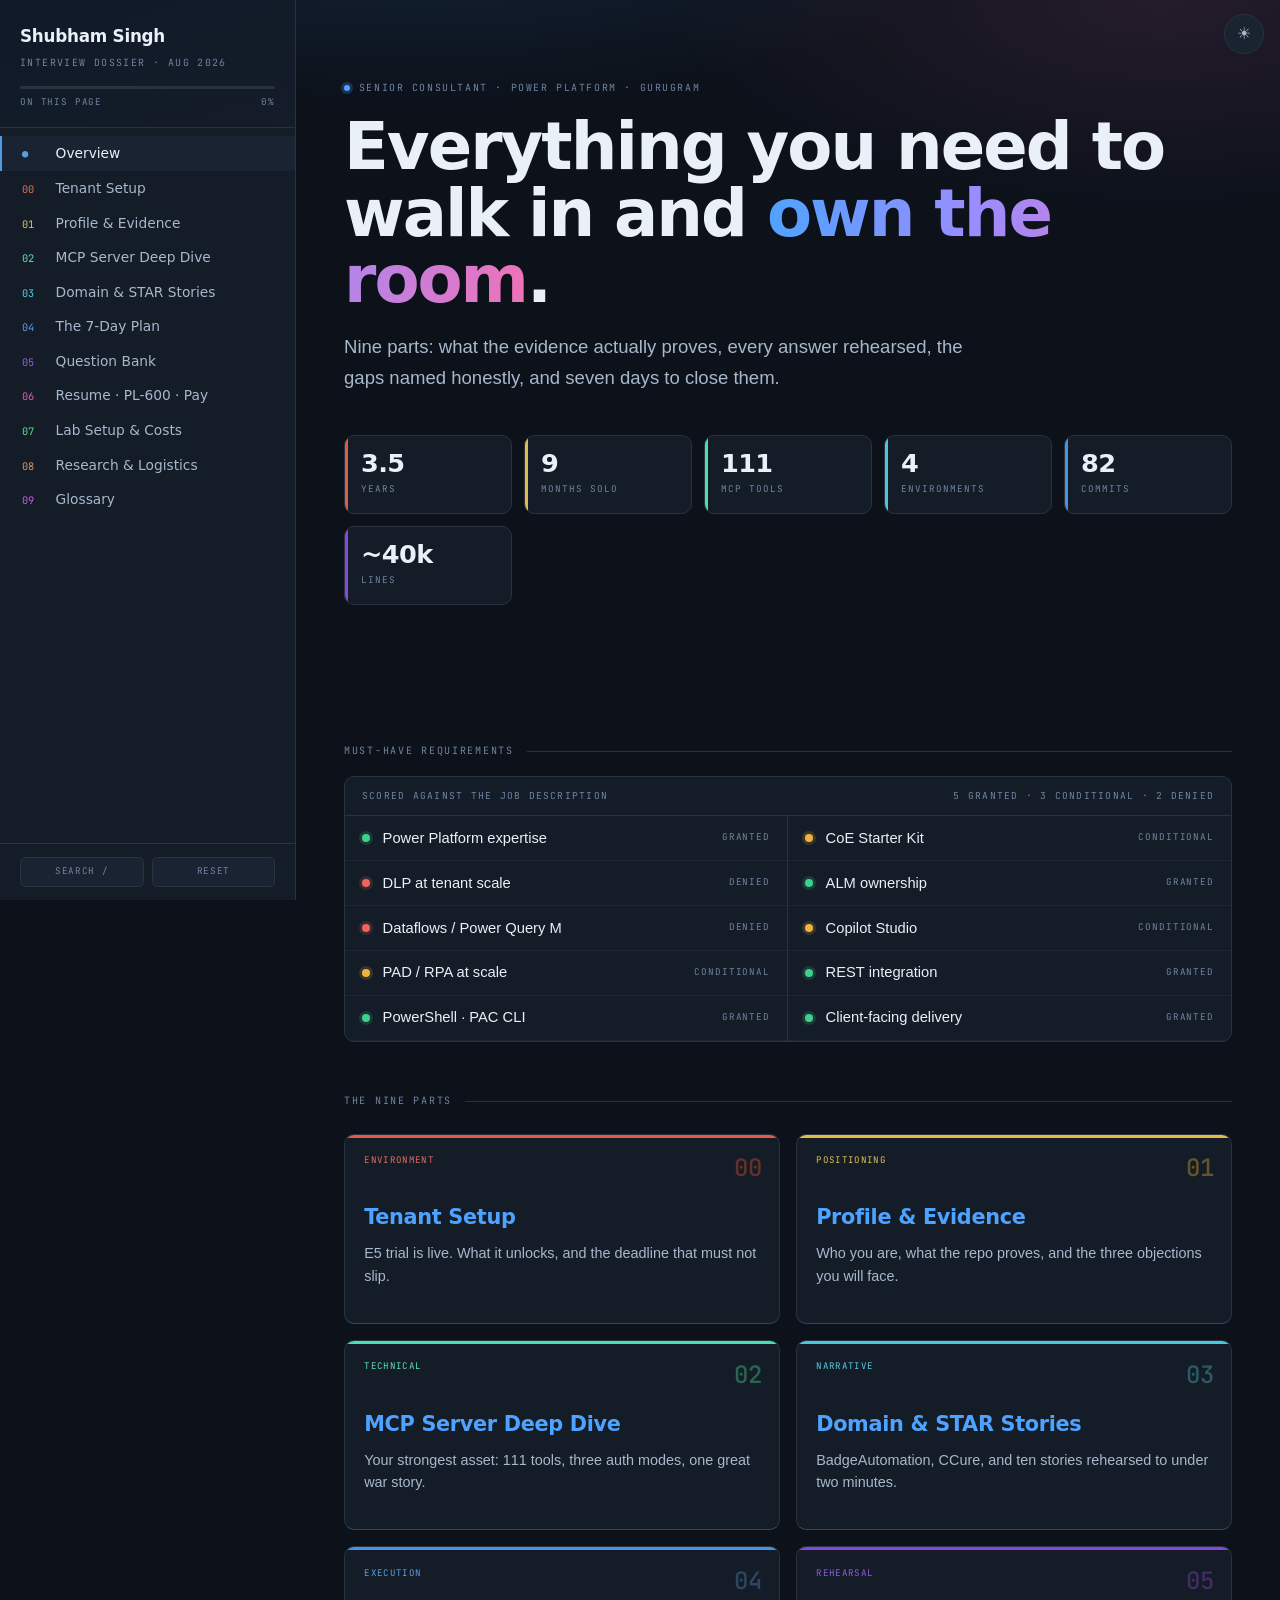
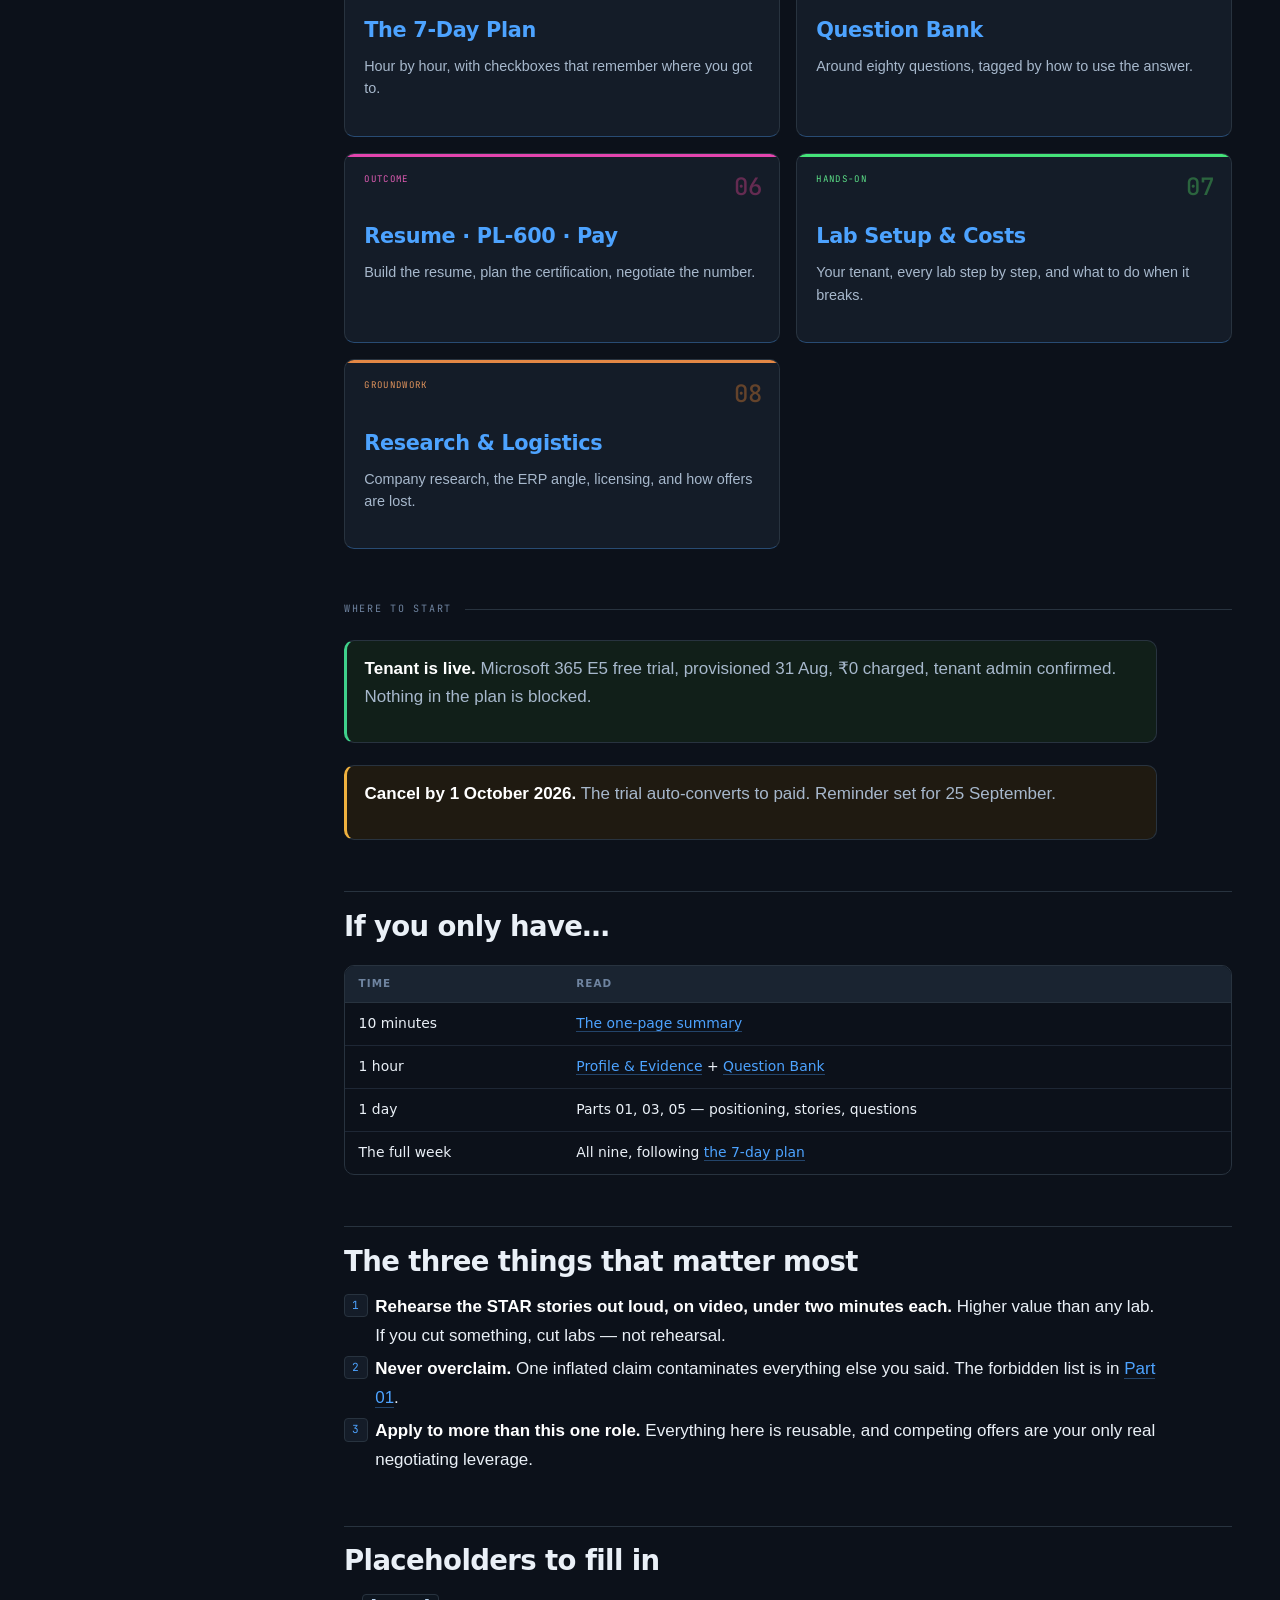
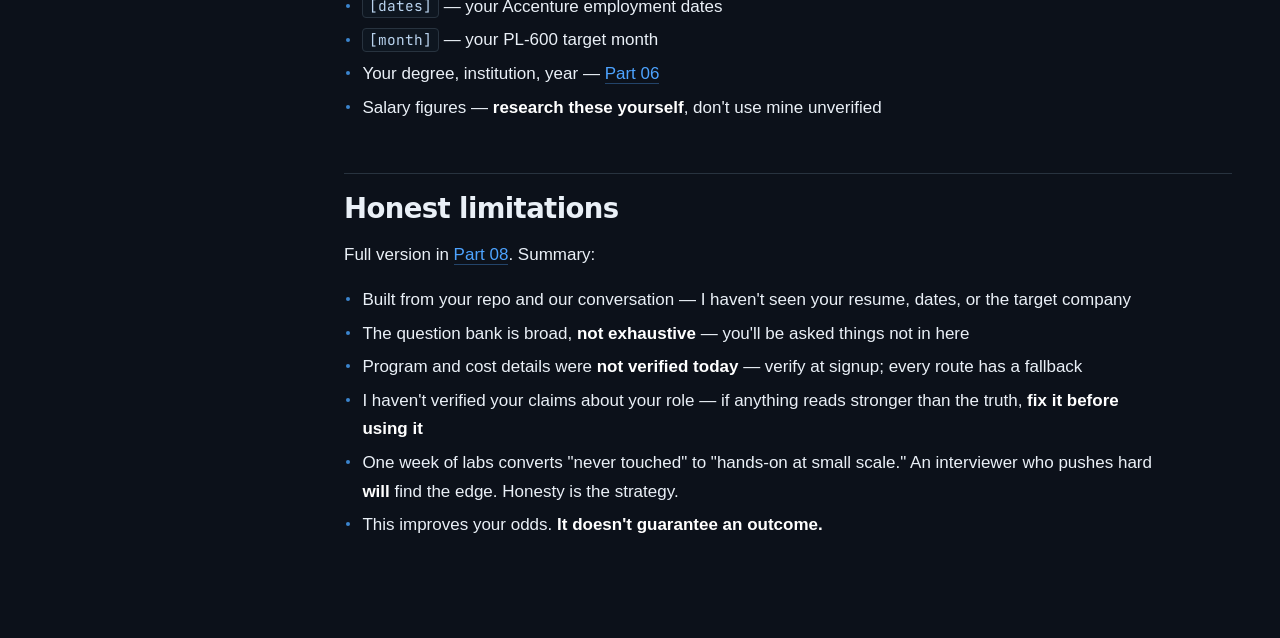
==== commit 3cc26f3a: "Add Part 09 Glossary & Abbreviations; update nav in all pages - New glossary.html: 100+ terms across" ====
--- a/index.html
+++ b/index.html
@@ -1,4 +1,4 @@
-<!doctype html><html lang="en"><head>
+﻿<!doctype html><html lang="en"><head>
 <meta charset="utf-8"><meta name="viewport" content="width=device-width,initial-scale=1">
 <title>Interview Dossier — Power Platform Senior Consultant</title>
 <link rel="preconnect" href="https://fonts.googleapis.com">
@@ -17,7 +17,7 @@
  </div>
  <nav id="nav">
    <a class="np on" href="index.html" style="--h:210"><span class="n">&#9679;</span>Overview</a>
-   <a class="np" href="tenant-setup.html" style="--h:8"><span class="n">00</span>Tenant Setup</a><a class="np" href="profile.html" style="--h:45"><span class="n">01</span>Profile &amp; Evidence</a><a class="np" href="mcp-server.html" style="--h:160"><span class="n">02</span>MCP Server Deep Dive</a><a class="np" href="stories.html" style="--h:190"><span class="n">03</span>Domain &amp; STAR Stories</a><a class="np" href="seven-day-plan.html" style="--h:210"><span class="n">04</span>The 7-Day Plan</a><a class="np" href="question-bank.html" style="--h:265"><span class="n">05</span>Question Bank</a><a class="np" href="resume-cert-pay.html" style="--h:320"><span class="n">06</span>Resume · PL-600 · Pay</a><a class="np" href="labs.html" style="--h:140"><span class="n">07</span>Lab Setup &amp; Costs</a><a class="np" href="logistics.html" style="--h:25"><span class="n">08</span>Research &amp; Logistics</a>
+   <a class="np" href="tenant-setup.html" style="--h:8"><span class="n">00</span>Tenant Setup</a><a class="np" href="profile.html" style="--h:45"><span class="n">01</span>Profile &amp; Evidence</a><a class="np" href="mcp-server.html" style="--h:160"><span class="n">02</span>MCP Server Deep Dive</a><a class="np" href="stories.html" style="--h:190"><span class="n">03</span>Domain &amp; STAR Stories</a><a class="np" href="seven-day-plan.html" style="--h:210"><span class="n">04</span>The 7-Day Plan</a><a class="np" href="question-bank.html" style="--h:265"><span class="n">05</span>Question Bank</a><a class="np" href="resume-cert-pay.html" style="--h:320"><span class="n">06</span>Resume · PL-600 · Pay</a><a class="np" href="labs.html" style="--h:140"><span class="n">07</span>Lab Setup &amp; Costs</a><a class="np" href="logistics.html" style="--h:25"><span class="n">08</span>Research &amp; Logistics</a><a class="np" href="glossary.html" style="--h:290"><span class="n">09</span>Glossary</a>
  </nav>
  <div class="rfoot"><button id="sbtn">SEARCH /</button>
    <button id="resetc">RESET <span id="ccount"></span></button></div>
@@ -81,6 +81,6 @@
  <div class="fh">&uarr;&darr; move &nbsp;&middot;&nbsp; ENTER open &nbsp;&middot;&nbsp; ESC close</div>
 </div></div>
 <button id="top" aria-label="Top">&uarr;</button>
-<script>var SEARCH=[{"t": "Tenant Setup", "p": "Part 00", "u": "tenant-setup.html", "h": 8}, {"t": "Your tenant at a glance", "p": "Part 00", "u": "tenant-setup.html#your-tenant-at-a-glance", "h": 8}, {"t": "Your tenant identifiers", "p": "Part 00", "u": "tenant-setup.html#your-tenant-identifiers", "h": 8}, {"t": "Why this route, and why the other one failed", "p": "Part 00", "u": "tenant-setup.html#why-this-route-and-why-the-other-one-failed", "h": 8}, {"t": "⚠️ The one thing that must not slip", "p": "Part 00", "u": "tenant-setup.html#the-one-thing-that-must-not-slip", "h": 8}, {"t": "What the tenant unlocks", "p": "Part 00", "u": "tenant-setup.html#what-the-tenant-unlocks", "h": 8}, {"t": "Immediate next steps", "p": "Part 00", "u": "tenant-setup.html#immediate-next-steps", "h": 8}, {"t": "1. Verify tenant admin in the browser *(2 min)*", "p": "Part 00", "u": "tenant-setup.html#1-verify-tenant-admin-in-the-browser-2-min", "h": 8}, {"t": "2. Create three environments *(15 min)*", "p": "Part 00", "u": "tenant-setup.html#2-create-three-environments-15-min", "h": 8}, {"t": "3. Install PAC CLI *(10 min)*", "p": "Part 00", "u": "tenant-setup.html#3-install-pac-cli-10-min", "h": 8}, {"t": "4. Admin PowerShell — already done ✅", "p": "Part 00", "u": "tenant-setup.html#4-admin-powershell-already-done", "h": 8}, {"t": "The other two time-gated items", "p": "Part 00", "u": "tenant-setup.html#the-other-two-time-gated-items", "h": 8}, {"t": "Accenture internal job board", "p": "Part 00", "u": "tenant-setup.html#accenture-internal-job-board", "h": 8}, {"t": "Microsoft Virtual Training Days — free exam voucher", "p": "Part 00", "u": "tenant-setup.html#microsoft-virtual-training-days-free-exam-voucher", "h": 8}, {"t": "Today's checklist", "p": "Part 00", "u": "tenant-setup.html#today-s-checklist", "h": 8}, {"t": "⚠️ Two rules that apply from this moment", "p": "Part 00", "u": "tenant-setup.html#two-rules-that-apply-from-this-moment", "h": 8}, {"t": "If the tenant breaks mid-week", "p": "Part 00", "u": "tenant-setup.html#if-the-tenant-breaks-mid-week", "h": 8}, {"t": "Profile & Evidence", "p": "Part 01", "u": "profile.html", "h": 45}, {"t": "Interview Preparation Master Document", "p": "Part 01", "u": "profile.html#interview-preparation-master-document", "h": 45}, {"t": "Who You Are (The Factual Base)", "p": "Part 01", "u": "profile.html#1-1-who-you-are-the-factual-base", "h": 45}, {"t": "Hard Evidence From Your Codebase", "p": "Part 01", "u": "profile.html#1-2-hard-evidence-from-your-codebase", "h": 45}, {"t": "The Revised Scorecard (Post-Correction)", "p": "Part 01", "u": "profile.html#1-3-the-revised-scorecard-post-correction", "h": 45}, {"t": "Your Three Positioning Pillars", "p": "Part 01", "u": "profile.html#1-4-your-three-positioning-pillars", "h": 45}, {"t": "Handling The Three Hard Objections", "p": "Part 01", "u": "profile.html#1-5-handling-the-three-hard-objections", "h": 45}, {"t": "What Not To Say (Guardrails)", "p": "Part 01", "u": "profile.html#1-6-what-not-to-say-guardrails", "h": 45}, {"t": "The Accenture Internal Option (Do Not Skip)", "p": "Part 01", "u": "profile.html#1-7-the-accenture-internal-option-do-not-skip", "h": 45}, {"t": "MCP Server Deep Dive", "p": "Part 02", "u": "mcp-server.html", "h": 160}, {"t": "What It Is, In One Paragraph", "p": "Part 02", "u": "mcp-server.html#2-1-what-it-is-in-one-paragraph", "h": 160}, {"t": "Architecture", "p": "Part 02", "u": "mcp-server.html#2-2-architecture", "h": 160}, {"t": "Authentication: Your Best Technical Story", "p": "Part 02", "u": "mcp-server.html#2-3-authentication-your-best-technical-story", "h": 160}, {"t": "MODE 1: DELEGATED / INTERACTIVE (the default)", "p": "Part 02", "u": "mcp-server.html#mode-1-delegated-interactive-the-default", "h": 160}, {"t": "MODE 2: SERVICE PRINCIPAL / CLIENT CREDENTIALS", "p": "Part 02", "u": "mcp-server.html#mode-2-service-principal-client-credentials", "h": 160}, {"t": "MODE 3: ROPC (Resource Owner Password Credentials)", "p": "Part 02", "u": "mcp-server.html#mode-3-ropc-resource-owner-password-credentials", "h": 160}, {"t": "THE AADSTS65002 DISCOVERY (your single best technical anecdote)", "p": "Part 02", "u": "mcp-server.html#the-aadsts65002-discovery-your-single-best-technical-anecdot", "h": 160}, {"t": "THE _audience_key DEFENSIVE GUARD (shows senior thinking)", "p": "Part 02", "u": "mcp-server.html#the-audience-key-defensive-guard-shows-senior-thinking", "h": 160}, {"t": "Corporate Tls Interception (The Zscaler Problem)", "p": "Part 02", "u": "mcp-server.html#2-4-corporate-tls-interception-the-zscaler-problem", "h": 160}, {"t": "The Tool Surface (What The 111 Tools Actually Do)", "p": "Part 02", "u": "mcp-server.html#2-5-the-tool-surface-what-the-111-tools-actually-do", "h": 160}, {"t": "The Safety Model (Governance Credibility)", "p": "Part 02", "u": "mcp-server.html#2-6-the-safety-model-governance-credibility", "h": 160}, {"t": "Name Resolution (_Resolve_Args) - The Ux Design Decision", "p": "Part 02", "u": "mcp-server.html#2-7-name-resolution-resolve-args-the-ux-design-decision", "h": 160}, {"t": "Bugs You Found And Fixed (All Real, All Defensible)", "p": "Part 02", "u": "mcp-server.html#2-8-bugs-you-found-and-fixed-all-real-all-defensible", "h": 160}, {"t": "Likely Deep-Dive Questions On The Mcp Server", "p": "Part 02", "u": "mcp-server.html#2-9-likely-deep-dive-questions-on-the-mcp-server", "h": 160}, {"t": "The Ukg Mcp Server (Your Proof Of Repeatability)", "p": "Part 02", "u": "mcp-server.html#2-10-the-ukg-mcp-server-your-proof-of-repeatability", "h": 160}, {"t": "Domain & STAR Stories", "p": "Part 03", "u": "stories.html", "h": 190}, {"t": "The platform at real production scale", "p": "Part 03", "u": "stories.html#3-1-the-platform-at-real-production-scale", "h": 190}, {"t": "Live production volume — this is the headline", "p": "Part 03", "u": "stories.html#live-production-volume-this-is-the-headline", "h": 190}, {"t": "Month-by-month throughput", "p": "Part 03", "u": "stories.html#month-by-month-throughput", "h": 190}, {"t": "⚠️ The pagination trap — live in this system today", "p": "Part 03", "u": "stories.html#the-pagination-trap-live-in-this-system-today", "h": 190}, {"t": "The four environments", "p": "Part 03", "u": "stories.html#the-four-environments", "h": 190}, {"t": "What the platform contains", "p": "Part 03", "u": "stories.html#what-the-platform-contains", "h": 190}, {"t": "Say this, and say it early", "p": "Part 03", "u": "stories.html#say-this-and-say-it-early", "h": 190}, {"t": "The business domain in plain language", "p": "Part 03", "u": "stories.html#3-2-the-business-domain-in-plain-language", "h": 190}, {"t": "Vocabulary — define these cleanly", "p": "Part 03", "u": "stories.html#vocabulary-define-these-cleanly", "h": 190}, {"t": "The data model", "p": "Part 03", "u": "stories.html#3-3-the-data-model", "h": 190}, {"t": "The 21 production tables", "p": "Part 03", "u": "stories.html#the-21-production-tables", "h": 190}, {"t": "Four tables in DEV/STG but NOT production", "p": "Part 03", "u": "stories.html#four-tables-in-dev-stg-but-not-production", "h": 190}, {"t": "`ba_approvalstatus` — you reverse-engineered this", "p": "Part 03", "u": "stories.html#ba-approvalstatus-you-reverse-engineered-this", "h": 190}, {"t": "⚠️ Three empty tables in production — be ready", "p": "Part 03", "u": "stories.html#three-empty-tables-in-production-be-ready", "h": 190}, {"t": "Modelling questions to be ready for", "p": "Part 03", "u": "stories.html#modelling-questions-to-be-ready-for", "h": 190}, {"t": "The 50 flows", "p": "Part 03", "u": "stories.html#3-4-the-50-flows", "h": 190}, {"t": "Request intake — the routing engine (11 flows)", "p": "Part 03", "u": "stories.html#request-intake-the-routing-engine-11-flows", "h": 190}, {"t": "Approval routing (7 flows) — mostly live in production", "p": "Part 03", "u": "stories.html#approval-routing-7-flows-mostly-live-in-production", "h": 190}, {"t": "Access control integration (6 flows)", "p": "Part 03", "u": "stories.html#access-control-integration-6-flows", "h": 190}, {"t": "Lifecycle: expiry, termination, review (6 flows)", "p": "Part 03", "u": "stories.html#lifecycle-expiry-termination-review-6-flows", "h": 190}, {"t": "Badge fulfilment (5) · Dashboards (5) · Group sync (4) · Ops (7)", "p": "Part 03", "u": "stories.html#badge-fulfilment-5-dashboards-5-group-sync-4-ops-7", "h": 190}, {"t": "Configuration & secrets — 55 environment variables", "p": "Part 03", "u": "stories.html#3-5-configuration-secrets-55-environment-variables", "h": 190}, {"t": "Four external systems, all environment-configurable", "p": "Part 03", "u": "stories.html#four-external-systems-all-environment-configurable", "h": 190}, {"t": "Eleven role-based Entra AD groups", "p": "Part 03", "u": "stories.html#eleven-role-based-entra-ad-groups", "h": 190}, {"t": "Business rules as configuration", "p": "Part 03", "u": "stories.html#business-rules-as-configuration", "h": 190}, {"t": "The canvas app — full extraction", "p": "Part 03", "u": "stories.html#3-6-the-canvas-app-full-extraction", "h": 190}, {"t": "Identity", "p": "Part 03", "u": "stories.html#identity", "h": 190}, {"t": "All 30 screens, by control weight", "p": "Part 03", "u": "stories.html#all-30-screens-by-control-weight", "h": 190}, {"t": "Six personas in one app", "p": "Part 03", "u": "stories.html#six-personas-in-one-app", "h": 190}, {"t": "163 data sources", "p": "Part 03", "u": "stories.html#163-data-sources", "h": 190}, {"t": "Power Fx usage across the whole app — the honest picture", "p": "Part 03", "u": "stories.html#power-fx-usage-across-the-whole-app-the-honest-picture", "h": 190}, {"t": "App Checker — 1,264 findings", "p": "Part 03", "u": "stories.html#app-checker-1-264-findings", "h": 190}, {"t": "PROD lint: 131 issues vs STG 77", "p": "Part 03", "u": "stories.html#prod-lint-131-issues-vs-stg-77", "h": 190}, {"t": "The integration architecture", "p": "Part 03", "u": "stories.html#3-7-the-integration-architecture", "h": 190}, {"t": "The bidirectional sync — your best architecture answer", "p": "Part 03", "u": "stories.html#the-bidirectional-sync-your-best-architecture-answer", "h": 190}, {"t": "Loop prevention — expect the follow-up", "p": "Part 03", "u": "stories.html#loop-prevention-expect-the-follow-up", "h": 190}, {"t": "Testing approach", "p": "Part 03", "u": "stories.html#testing-approach", "h": 190}, {"t": "ALM — including the unshipped delta", "p": "Part 03", "u": "stories.html#3-8-alm-including-the-unshipped-delta", "h": 190}, {"t": "⚠️ The finding you documented yourself: PROD is 131 builds behind STG", "p": "Part 03", "u": "stories.html#the-finding-you-documented-yourself-prod-is-131-builds-behin", "h": 190}, {"t": "⚠️ Two unmanaged solutions in production", "p": "Part 03", "u": "stories.html#two-unmanaged-solutions-in-production", "h": 190}, {"t": "⚠️ Three connections in error state — in both STG and PROD", "p": "Part 03", "u": "stories.html#three-connections-in-error-state-in-both-stg-and-prod", "h": 190}, {"t": "What you actually did", "p": "Part 03", "u": "stories.html#what-you-actually-did", "h": 190}, {"t": "The honest gap", "p": "Part 03", "u": "stories.html#the-honest-gap", "h": 190}, {"t": "Your ten STAR stories", "p": "Part 03", "u": "stories.html#3-9-your-ten-star-stories", "h": 190}, {"t": "STAR 1 — The submit-button race condition *(best \"subtle bug\")*", "p": "Part 03", "u": "stories.html#star-1-the-submit-button-race-condition-best-subtle-bug", "h": 190}, {"t": "STAR 2 — The silent pagination bug *(attention to detail)*", "p": "Part 03", "u": "stories.html#star-2-the-silent-pagination-bug-attention-to-detail", "h": 190}, {"t": "STAR 3 — Cross-environment reconciliation *(regulated rigour)*", "p": "Part 03", "u": "stories.html#star-3-cross-environment-reconciliation-regulated-rigour", "h": 190}, {"t": "STAR 4 — The vendor escalation *(best pure-consulting story)*", "p": "Part 03", "u": "stories.html#star-4-the-vendor-escalation-best-pure-consulting-story", "h": 190}, {"t": "STAR 5 — Building the MCP server *(initiative)*", "p": "Part 03", "u": "stories.html#star-5-building-the-mcp-server-initiative", "h": 190}, {"t": "STAR 6 — Corporate TLS interception *(debugging depth)*", "p": "Part 03", "u": "stories.html#star-6-corporate-tls-interception-debugging-depth", "h": 190}, {"t": "STAR 7 — Requirements shaping *(client-facing)*", "p": "Part 03", "u": "stories.html#star-7-requirements-shaping-client-facing", "h": 190}, {"t": "STAR 8 — The N+1 performance fix *(engineering judgement)*", "p": "Part 03", "u": "stories.html#star-8-the-n-1-performance-fix-engineering-judgement", "h": 190}, {"t": "STAR 9 — Production incident and revert *(ownership)*", "p": "Part 03", "u": "stories.html#star-9-production-incident-and-revert-ownership", "h": 190}, {"t": "STAR 10 — The undocumented option set *(leaving things better)*", "p": "Part 03", "u": "stories.html#star-10-the-undocumented-option-set-leaving-things-better", "h": 190}, {"t": "Mapping stories to question types", "p": "Part 03", "u": "stories.html#3-10-mapping-stories-to-question-types", "h": 190}, {"t": "⚠️ Confidentiality — read before every interview", "p": "Part 03", "u": "stories.html#3-11-confidentiality-read-before-every-interview", "h": 190}, {"t": "The 7-Day Plan", "p": "Part 04", "u": "seven-day-plan.html", "h": 210}, {"t": "TENANT — ALREADY DONE ✅", "p": "Part 04", "u": "seven-day-plan.html#tenant-already-done", "h": 210}, {"t": "Day 1 - Foundation + Tenant Setup", "p": "Part 04", "u": "seven-day-plan.html#day-1-foundation-tenant-setup", "h": 210}, {"t": "DAY 2 - CoE STARTER KIT (the long pole - budget the whole day)", "p": "Part 04", "u": "seven-day-plan.html#day-2-coe-starter-kit-the-long-pole-budget-the-whole-day", "h": 210}, {"t": "Day 3 - Dlp + Pac Cli + Alm Pipelines", "p": "Part 04", "u": "seven-day-plan.html#day-3-dlp-pac-cli-alm-pipelines", "h": 210}, {"t": "Day 4 - Copilot Studio + Dataflows/Power Query M", "p": "Part 04", "u": "seven-day-plan.html#day-4-copilot-studio-dataflows-power-query-m", "h": 210}, {"t": "Day 5 - Remaining Gaps + Self-Audit", "p": "Part 04", "u": "seven-day-plan.html#day-5-remaining-gaps-self-audit", "h": 210}, {"t": "Day 6 - Stories And Answers (Highest Value Day)", "p": "Part 04", "u": "seven-day-plan.html#day-6-stories-and-answers-highest-value-day", "h": 210}, {"t": "Day 7 - Consolidation And Mock Rounds", "p": "Part 04", "u": "seven-day-plan.html#day-7-consolidation-and-mock-rounds", "h": 210}, {"t": "DAY 8 - RESUME (see PART 6 for full construction guide)", "p": "Part 04", "u": "seven-day-plan.html#day-8-resume-see-part-6-for-full-construction-guide", "h": 210}, {"t": "DAY 9 — APPLY", "p": "Part 04", "u": "seven-day-plan.html#day-9-apply", "h": 210}, {"t": "[ ] Dev tenant provisioned", "p": "Part 04", "u": "seven-day-plan.html#dev-tenant-provisioned", "h": 210}, {"t": "Question Bank", "p": "Part 05", "u": "question-bank.html", "h": 265}, {"t": "Opening And Fit Questions", "p": "Part 05", "u": "question-bank.html#5-1-opening-and-fit-questions", "h": 265}, {"t": "Q1: \"Tell me about yourself.\"", "p": "Part 05", "u": "question-bank.html#q1-tell-me-about-yourself", "h": 265}, {"t": "Q2: \"Why are you leaving Accenture / looking to move?\"", "p": "Part 05", "u": "question-bank.html#q2-why-are-you-leaving-accenture-looking-to-move", "h": 265}, {"t": "Q3: \"Why this role / why us?\"", "p": "Part 05", "u": "question-bank.html#q3-why-this-role-why-us", "h": 265}, {"t": "Q4: \"What's your notice period?\"", "p": "Part 05", "u": "question-bank.html#q4-what-s-your-notice-period", "h": 265}, {"t": "Q5: \"Walk me through your resume.\"", "p": "Part 05", "u": "question-bank.html#q5-walk-me-through-your-resume", "h": 265}, {"t": "Q6: \"What are your strengths?\"", "p": "Part 05", "u": "question-bank.html#q6-what-are-your-strengths", "h": 265}, {"t": "Q7: \"What's your biggest weakness?\"", "p": "Part 05", "u": "question-bank.html#q7-what-s-your-biggest-weakness", "h": 265}, {"t": "Q8: \"Where do you see yourself in 3-5 years?\"", "p": "Part 05", "u": "question-bank.html#q8-where-do-you-see-yourself-in-3-5-years", "h": 265}, {"t": "Q9: \"How do you keep your skills current?\"", "p": "Part 05", "u": "question-bank.html#q9-how-do-you-keep-your-skills-current", "h": 265}, {"t": "The Hard Objections (Rehearse These Most)", "p": "Part 05", "u": "question-bank.html#5-2-the-hard-objections-rehearse-these-most", "h": 265}, {"t": "Q10: \"You have 3.5 years. This is a Senior Consultant role.\"", "p": "Part 05", "u": "question-bank.html#q10-you-have-3-5-years-this-is-a-senior-consultant-role", "h": 265}, {"t": "Q11: \"You haven't done DLP at tenant scale.\"", "p": "Part 05", "u": "question-bank.html#q11-you-haven-t-done-dlp-at-tenant-scale", "h": 265}, {"t": "Q12: \"Have you deployed the CoE Starter Kit?\"", "p": "Part 05", "u": "question-bank.html#q12-have-you-deployed-the-coe-starter-kit", "h": 265}, {"t": "Q13: \"Tell me about your Copilot Studio experience.\"", "p": "Part 05", "u": "question-bank.html#q13-tell-me-about-your-copilot-studio-experience", "h": 265}, {"t": "Q14: \"Have you run RPA at production scale?\"", "p": "Part 05", "u": "question-bank.html#q14-have-you-run-rpa-at-production-scale", "h": 265}, {"t": "Q15: \"Why no PL-600 yet?\"", "p": "Part 05", "u": "question-bank.html#q15-why-no-pl-600-yet", "h": 265}, {"t": "Q16: \"Most of your experience is one client and one domain.\"", "p": "Part 05", "u": "question-bank.html#q16-most-of-your-experience-is-one-client-and-one-domain", "h": 265}, {"t": "Q17: \"You're based where? This role is Gurugram.\"", "p": "Part 05", "u": "question-bank.html#q17-you-re-based-where-this-role-is-gurugram", "h": 265}, {"t": "Power Platform Technical: Dataverse", "p": "Part 05", "u": "question-bank.html#5-3-power-platform-technical-dataverse", "h": 265}, {"t": "Q18: \"Explain the difference between a choice column and a lookup.\"", "p": "Part 05", "u": "question-bank.html#q18-explain-the-difference-between-a-choice-column-and-a-loo", "h": 265}, {"t": "Q19: \"What's the difference between a business rule, a business process flow,", "p": "Part 05", "u": "question-bank.html#q19-what-s-the-difference-between-a-business-rule-a-business", "h": 265}, {"t": "Q20: \"When would you use a real-time (synchronous) workflow vs asynchronous?\"", "p": "Part 05", "u": "question-bank.html#q20-when-would-you-use-a-real-time-synchronous-workflow-vs-a", "h": 265}, {"t": "Q21: \"Explain the Dataverse plugin execution pipeline.\"", "p": "Part 05", "u": "question-bank.html#q21-explain-the-dataverse-plugin-execution-pipeline", "h": 265}, {"t": "Q22: \"How do you handle bulk data operations in Dataverse?\"", "p": "Part 05", "u": "question-bank.html#q22-how-do-you-handle-bulk-data-operations-in-dataverse", "h": 265}, {"t": "Q23: \"What are alternate keys and why do they matter for integration?\"", "p": "Part 05", "u": "question-bank.html#q23-what-are-alternate-keys-and-why-do-they-matter-for-integ", "h": 265}, {"t": "Q24: \"How does Dataverse security work?\"", "p": "Part 05", "u": "question-bank.html#q24-how-does-dataverse-security-work", "h": 265}, {"t": "Q25: \"What's the difference between an owner team, access team, and Entra group", "p": "Part 05", "u": "question-bank.html#q25-what-s-the-difference-between-an-owner-team-access-team-", "h": 265}, {"t": "Q26: \"Explain solution layering.\"", "p": "Part 05", "u": "question-bank.html#q26-explain-solution-layering", "h": 265}, {"t": "Q27: \"Managed vs unmanaged solutions?\"", "p": "Part 05", "u": "question-bank.html#q27-managed-vs-unmanaged-solutions", "h": 265}, {"t": "Q28: \"What is a publisher and why does the prefix matter?\"", "p": "Part 05", "u": "question-bank.html#q28-what-is-a-publisher-and-why-does-the-prefix-matter", "h": 265}, {"t": "Q29: \"How do you do a soft delete / audit trail in Dataverse?\"", "p": "Part 05", "u": "question-bank.html#q29-how-do-you-do-a-soft-delete-audit-trail-in-dataverse", "h": 265}, {"t": "Q30: \"What's the difference between FetchXML and OData/Web API?\"", "p": "Part 05", "u": "question-bank.html#q30-what-s-the-difference-between-fetchxml-and-odata-web-api", "h": 265}, {"t": "Power Platform Technical: Canvas And Model-Driven", "p": "Part 05", "u": "question-bank.html#5-4-power-platform-technical-canvas-and-model-driven", "h": 265}, {"t": "Q31: \"Canvas vs model-driven - when do you choose which?\"", "p": "Part 05", "u": "question-bank.html#q31-canvas-vs-model-driven-when-do-you-choose-which", "h": 265}, {"t": "Q32: \"What is delegation in canvas apps and why does it matter?\"", "p": "Part 05", "u": "question-bank.html#q32-what-is-delegation-in-canvas-apps-and-why-does-it-matter", "h": 265}, {"t": "Q33: \"Explain the difference between Collect, ClearCollect, Set, and UpdateContext.\"", "p": "Part 05", "u": "question-bank.html#q33-explain-the-difference-between-collect-clearcollect-set-", "h": 265}, {"t": "Q34: \"How do you optimise a slow canvas app?\"", "p": "Part 05", "u": "question-bank.html#q34-how-do-you-optimise-a-slow-canvas-app", "h": 265}, {"t": "Q35: \"What's the difference between DisplayMode and OnSelect for a button?\"", "p": "Part 05", "u": "question-bank.html#q35-what-s-the-difference-between-displaymode-and-onselect-f", "h": 265}, {"t": "Q36: \"How do you handle errors in a canvas app?\"", "p": "Part 05", "u": "question-bank.html#q36-how-do-you-handle-errors-in-a-canvas-app", "h": 265}, {"t": "Q37: \"How do you version and roll back a canvas app?\"", "p": "Part 05", "u": "question-bank.html#q37-how-do-you-version-and-roll-back-a-canvas-app", "h": 265}, {"t": "Q38: \"What is a .msapp file?\"", "p": "Part 05", "u": "question-bank.html#q38-what-is-a-msapp-file", "h": 265}, {"t": "Q39: \"How do you source-control a canvas app?\"", "p": "Part 05", "u": "question-bank.html#q39-how-do-you-source-control-a-canvas-app", "h": 265}, {"t": "Q40: \"What are component libraries?\"", "p": "Part 05", "u": "question-bank.html#q40-what-are-component-libraries", "h": 265}, {"t": "Power Platform Technical: Power Automate", "p": "Part 05", "u": "question-bank.html#5-5-power-platform-technical-power-automate", "h": 265}, {"t": "Q41: \"Walk me through the trigger types.\"", "p": "Part 05", "u": "question-bank.html#q41-walk-me-through-the-trigger-types", "h": 265}, {"t": "Q42: \"How do you handle errors and retries in a cloud flow?\"", "p": "Part 05", "u": "question-bank.html#q42-how-do-you-handle-errors-and-retries-in-a-cloud-flow", "h": 265}, {"t": "Q43: \"How do you handle concurrency in flows?\"", "p": "Part 05", "u": "question-bank.html#q43-how-do-you-handle-concurrency-in-flows", "h": 265}, {"t": "Q44: \"What are the throttling limits and how do you design around them?\"", "p": "Part 05", "u": "question-bank.html#q44-what-are-the-throttling-limits-and-how-do-you-design-aro", "h": 265}, {"t": "Q45: \"Child flows - when and why?\"", "p": "Part 05", "u": "question-bank.html#q45-child-flows-when-and-why", "h": 265}, {"t": "Q46: \"How do you pass data between flows?\"", "p": "Part 05", "u": "question-bank.html#q46-how-do-you-pass-data-between-flows", "h": 265}, {"t": "Q47: \"What is a connection reference and why does it exist?\"", "p": "Part 05", "u": "question-bank.html#q47-what-is-a-connection-reference-and-why-does-it-exist", "h": 265}, {"t": "Q48: \"Environment variables - definition vs value?\"", "p": "Part 05", "u": "question-bank.html#q48-environment-variables-definition-vs-value", "h": 265}, {"t": "Q49: \"How do you debug a failed flow run?\"", "p": "Part 05", "u": "question-bank.html#q49-how-do-you-debug-a-failed-flow-run", "h": 265}, {"t": "Q50: \"What's the difference between Power Automate and Logic Apps?\"", "p": "Part 05", "u": "question-bank.html#q50-what-s-the-difference-between-power-automate-and-logic-a", "h": 265}, {"t": "Q51: \"How would you implement an approval that can be actioned from Teams,", "p": "Part 05", "u": "question-bank.html#q51-how-would-you-implement-an-approval-that-can-be-actioned", "h": 265}, {"t": "Alm, Governance, Dlp, Coe", "p": "Part 05", "u": "question-bank.html#5-6-alm-governance-dlp-coe", "h": 265}, {"t": "Q52: \"Describe your ALM process.\"", "p": "Part 05", "u": "question-bank.html#q52-describe-your-alm-process", "h": 265}, {"t": "Q53: \"What's in your solution vs. what isn't?\"", "p": "Part 05", "u": "question-bank.html#q53-what-s-in-your-solution-vs-what-isn-t", "h": 265}, {"t": "Q54: \"How do you move reference/config DATA between environments?\"", "p": "Part 05", "u": "question-bank.html#q54-how-do-you-move-reference-config-data-between-environmen", "h": 265}, {"t": "Q55: \"Explain DLP policies.\"", "p": "Part 05", "u": "question-bank.html#q55-explain-dlp-policies", "h": 265}, {"t": "Q56: \"How would you design DLP for a client starting from scratch?\"", "p": "Part 05", "u": "question-bank.html#q56-how-would-you-design-dlp-for-a-client-starting-from-scra", "h": 265}, {"t": "Q57: \"What is the CoE Starter Kit and what does it do?\"", "p": "Part 05", "u": "question-bank.html#q57-what-is-the-coe-starter-kit-and-what-does-it-do", "h": 265}, {"t": "Q58: \"How do you decide environment strategy for a client?\"", "p": "Part 05", "u": "question-bank.html#q58-how-do-you-decide-environment-strategy-for-a-client", "h": 265}, {"t": "Q59: \"Power Platform Pipelines vs Azure DevOps - which and why?\"", "p": "Part 05", "u": "question-bank.html#q59-power-platform-pipelines-vs-azure-devops-which-and-why", "h": 265}, {"t": "Q60: \"What is solution checker and what does it catch?\"", "p": "Part 05", "u": "question-bank.html#q60-what-is-solution-checker-and-what-does-it-catch", "h": 265}, {"t": "Q61: \"How do you handle a solution that won't import?\"", "p": "Part 05", "u": "question-bank.html#q61-how-do-you-handle-a-solution-that-won-t-import", "h": 265}, {"t": "Integration And Architecture", "p": "Part 05", "u": "question-bank.html#5-7-integration-and-architecture", "h": 265}, {"t": "Q62: \"How do you integrate Power Platform with an external REST API?\"", "p": "Part 05", "u": "question-bank.html#q62-how-do-you-integrate-power-platform-with-an-external-res", "h": 265}, {"t": "Q63: \"Why put a wrapper API in front of a vendor system?\"", "p": "Part 05", "u": "question-bank.html#q63-why-put-a-wrapper-api-in-front-of-a-vendor-system", "h": 265}, {"t": "Q64: \"How do you make an integration idempotent?\"", "p": "Part 05", "u": "question-bank.html#q64-how-do-you-make-an-integration-idempotent", "h": 265}, {"t": "Q65: \"How do you handle bidirectional sync without loops?\"", "p": "Part 05", "u": "question-bank.html#q65-how-do-you-handle-bidirectional-sync-without-loops", "h": 265}, {"t": "Q66: \"What's your approach to API pagination?\"", "p": "Part 05", "u": "question-bank.html#q66-what-s-your-approach-to-api-pagination", "h": 265}, {"t": "Q67: \"How do you secure credentials in an integration?\"", "p": "Part 05", "u": "question-bank.html#q67-how-do-you-secure-credentials-in-an-integration", "h": 265}, {"t": "Q68: \"Design a badge request approval system on Power Platform.\" (WHITEBOARD)", "p": "Part 05", "u": "question-bank.html#q68-design-a-badge-request-approval-system-on-power-platform", "h": 265}, {"t": "Q69: \"Design an integration between Dataverse and a legacy SOAP system.\"", "p": "Part 05", "u": "question-bank.html#q69-design-an-integration-between-dataverse-and-a-legacy-soa", "h": 265}, {"t": "Q70: \"How do you approach performance troubleshooting?\"", "p": "Part 05", "u": "question-bank.html#q70-how-do-you-approach-performance-troubleshooting", "h": 265}, {"t": "Behavioural And Consulting", "p": "Part 05", "u": "question-bank.html#5-8-behavioural-and-consulting", "h": 265}, {"t": "Q71: \"Tell me about a time you disagreed with a stakeholder.\"", "p": "Part 05", "u": "question-bank.html#q71-tell-me-about-a-time-you-disagreed-with-a-stakeholder", "h": 265}, {"t": "Q72: \"Tell me about a time you failed.\"", "p": "Part 05", "u": "question-bank.html#q72-tell-me-about-a-time-you-failed", "h": 265}, {"t": "Q73: \"How do you handle an angry client?\"", "p": "Part 05", "u": "question-bank.html#q73-how-do-you-handle-an-angry-client", "h": 265}, {"t": "Q74: \"How do you explain technical concepts to non-technical people?\"", "p": "Part 05", "u": "question-bank.html#q74-how-do-you-explain-technical-concepts-to-non-technical-p", "h": 265}, {"t": "Q75: \"Describe your ideal working environment.\"", "p": "Part 05", "u": "question-bank.html#q75-describe-your-ideal-working-environment", "h": 265}, {"t": "Q76: \"How do you prioritise when everything is urgent?\"", "p": "Part 05", "u": "question-bank.html#q76-how-do-you-prioritise-when-everything-is-urgent", "h": 265}, {"t": "Q77: \"Tell me about a time you taught or mentored someone.\"", "p": "Part 05", "u": "question-bank.html#q77-tell-me-about-a-time-you-taught-or-mentored-someone", "h": 265}, {"t": "Q78: \"How do you handle scope creep?\"", "p": "Part 05", "u": "question-bank.html#q78-how-do-you-handle-scope-creep", "h": 265}, {"t": "Q79: \"You're the only consultant on a client site. Something's going wrong and", "p": "Part 05", "u": "question-bank.html#q79-you-re-the-only-consultant-on-a-client-site-something-s-", "h": 265}, {"t": "Questions To Ask Them (Always Have 5+ Ready)", "p": "Part 05", "u": "question-bank.html#5-9-questions-to-ask-them-always-have-5-ready", "h": 265}, {"t": "Rapid-Fire Facts To Have Ready", "p": "Part 05", "u": "question-bank.html#5-10-rapid-fire-facts-to-have-ready", "h": 265}, {"t": "Resume · PL-600 · Pay", "p": "Part 06", "u": "resume-cert-pay.html", "h": 320}, {"t": "Resume Construction (Day 8)", "p": "Part 06", "u": "resume-cert-pay.html#6-1-resume-construction-day-8", "h": 320}, {"t": "HEADER", "p": "Part 06", "u": "resume-cert-pay.html#header", "h": 320}, {"t": "PROFESSIONAL SUMMARY (3-4 lines, rewrite for THIS job)", "p": "Part 06", "u": "resume-cert-pay.html#professional-summary-3-4-lines-rewrite-for-this-job", "h": 320}, {"t": "SKILLS SECTION (mirror the JD's own words)", "p": "Part 06", "u": "resume-cert-pay.html#skills-section-mirror-the-jd-s-own-words", "h": 320}, {"t": "EXPERIENCE - THE MAIN BLOCK", "p": "Part 06", "u": "resume-cert-pay.html#experience-the-main-block", "h": 320}, {"t": "PROJECTS / TOOLING (separate section - this is your differentiator)", "p": "Part 06", "u": "resume-cert-pay.html#projects-tooling-separate-section-this-is-your-differentiato", "h": 320}, {"t": "EDUCATION AND CERTIFICATIONS", "p": "Part 06", "u": "resume-cert-pay.html#education-and-certifications", "h": 320}, {"t": "RESUME REVIEW CHECKLIST", "p": "Part 06", "u": "resume-cert-pay.html#resume-review-checklist", "h": 320}, {"t": "Pl-600 Strategy (Including The Voucher Problem)", "p": "Part 06", "u": "resume-cert-pay.html#6-2-pl-600-strategy-including-the-voucher-problem", "h": 320}, {"t": "FIRST: SHOULD YOU EVEN TAKE IT BEFORE APPLYING?", "p": "Part 06", "u": "resume-cert-pay.html#first-should-you-even-take-it-before-applying", "h": 320}, {"t": "THE COST PROBLEM - YOUR OPTIONS, CHEAPEST FIRST", "p": "Part 06", "u": "resume-cert-pay.html#the-cost-problem-your-options-cheapest-first", "h": 320}, {"t": "WHAT PL-600 ACTUALLY COVERS (and why it fits your gaps)", "p": "Part 06", "u": "resume-cert-pay.html#what-pl-600-actually-covers-and-why-it-fits-your-gaps", "h": 320}, {"t": "PL-600 STUDY PLAN (4-6 WEEKS, AFTER YOU APPLY)", "p": "Part 06", "u": "resume-cert-pay.html#pl-600-study-plan-4-6-weeks-after-you-apply", "h": 320}, {"t": "IF YOU DON'T HAVE IT WHEN YOU INTERVIEW (you won't)", "p": "Part 06", "u": "resume-cert-pay.html#if-you-don-t-have-it-when-you-interview-you-won-t", "h": 320}, {"t": "Salary And Negotiation", "p": "Part 06", "u": "resume-cert-pay.html#6-3-salary-and-negotiation", "h": 320}, {"t": "BEFORE YOU APPLY: KNOW YOUR THREE NUMBERS", "p": "Part 06", "u": "resume-cert-pay.html#before-you-apply-know-your-three-numbers", "h": 320}, {"t": "THE RECRUITER SCREEN: \"WHAT ARE YOUR SALARY EXPECTATIONS?\"", "p": "Part 06", "u": "resume-cert-pay.html#the-recruiter-screen-what-are-your-salary-expectations", "h": 320}, {"t": "YOUR LEVERAGE POINTS (use these explicitly)", "p": "Part 06", "u": "resume-cert-pay.html#your-leverage-points-use-these-explicitly", "h": 320}, {"t": "IF THE OFFER IS BELOW TARGET", "p": "Part 06", "u": "resume-cert-pay.html#if-the-offer-is-below-target", "h": 320}, {"t": "THE ACCENTURE COUNTER-OFFER", "p": "Part 06", "u": "resume-cert-pay.html#the-accenture-counter-offer", "h": 320}, {"t": "Converting These Files To Html", "p": "Part 06", "u": "resume-cert-pay.html#6-4-converting-these-files-to-html", "h": 320}, {"t": "Final Checklist Before You Apply", "p": "Part 06", "u": "resume-cert-pay.html#6-5-final-checklist-before-you-apply", "h": 320}, {"t": "Closing Note", "p": "Part 06", "u": "resume-cert-pay.html#closing-note", "h": 320}, {"t": "Lab Setup & Costs", "p": "Part 07", "u": "labs.html", "h": 140}, {"t": "The Cost Table (The Headline)", "p": "Part 07", "u": "labs.html#7-1-the-cost-table-the-headline", "h": 140}, {"t": "IMPORTANT CAVEAT ON THIS TABLE - READ IT", "p": "Part 07", "u": "labs.html#important-caveat-on-this-table-read-it", "h": 140}, {"t": "The Tenant — Microsoft 365 E5 Free Trial ✅ DONE", "p": "Part 07", "u": "labs.html#7-2-the-tenant-microsoft-365-e5-free-trial-done", "h": 140}, {"t": "Why a tenant of your own is the whole point", "p": "Part 07", "u": "labs.html#why-a-tenant-of-your-own-is-the-whole-point", "h": 140}, {"t": "The route that worked", "p": "Part 07", "u": "labs.html#the-route-that-worked", "h": 140}, {"t": "The route that did NOT work — don't retry it", "p": "Part 07", "u": "labs.html#the-route-that-did-not-work-don-t-retry-it", "h": 140}, {"t": "Signup friction, recorded in case you repeat this", "p": "Part 07", "u": "labs.html#signup-friction-recorded-in-case-you-repeat-this", "h": 140}, {"t": "Verification — do this before investing a day in CoE Kit", "p": "Part 07", "u": "labs.html#verification-do-this-before-investing-a-day-in-coe-kit", "h": 140}, {"t": "If the tenant becomes unusable mid-week", "p": "Part 07", "u": "labs.html#if-the-tenant-becomes-unusable-mid-week", "h": 140}, {"t": "Environment Setup", "p": "Part 07", "u": "labs.html#7-3-environment-setup", "h": 140}, {"t": "Tool Installation (Copy-Paste Commands)", "p": "Part 07", "u": "labs.html#7-4-tool-installation-copy-paste-commands", "h": 140}, {"t": "PAC CLI", "p": "Part 07", "u": "labs.html#pac-cli", "h": 140}, {"t": "POWER PLATFORM ADMIN POWERSHELL MODULES", "p": "Part 07", "u": "labs.html#power-platform-admin-powershell-modules", "h": 140}, {"t": "OTHER TOOLING", "p": "Part 07", "u": "labs.html#other-tooling", "h": 140}, {"t": "Coe Starter Kit: Detailed Walkthrough", "p": "Part 07", "u": "labs.html#7-5-coe-starter-kit-detailed-walkthrough", "h": 140}, {"t": "Dlp Lab: Exact Steps", "p": "Part 07", "u": "labs.html#7-6-dlp-lab-exact-steps", "h": 140}, {"t": "Copilot Studio Lab", "p": "Part 07", "u": "labs.html#7-7-copilot-studio-lab", "h": 140}, {"t": "Dataflows / Power Query M Lab", "p": "Part 07", "u": "labs.html#7-8-dataflows-power-query-m-lab", "h": 140}, {"t": "Model-Driven App, Adaptive Cards, Pad Labs", "p": "Part 07", "u": "labs.html#7-9-model-driven-app-adaptive-cards-pad-labs", "h": 140}, {"t": "MODEL-DRIVEN APP (closes a soft spot in must-have #1)", "p": "Part 07", "u": "labs.html#model-driven-app-closes-a-soft-spot-in-must-have-1", "h": 140}, {"t": "ADAPTIVE CARDS (explicit JD requirement)", "p": "Part 07", "u": "labs.html#adaptive-cards-explicit-jd-requirement", "h": 140}, {"t": "POWER AUTOMATE DESKTOP (be precise about what you claim)", "p": "Part 07", "u": "labs.html#power-automate-desktop-be-precise-about-what-you-claim", "h": 140}, {"t": "Pipelines Lab (Closes Your Stated Alm Gap)", "p": "Part 07", "u": "labs.html#7-10-pipelines-lab-closes-your-stated-alm-gap", "h": 140}, {"t": "Troubleshooting: When Things Break", "p": "Part 07", "u": "labs.html#7-11-troubleshooting-when-things-break", "h": 140}, {"t": "Lab Hygiene And Safety Rules", "p": "Part 07", "u": "labs.html#7-12-lab-hygiene-and-safety-rules", "h": 140}, {"t": "Research & Logistics", "p": "Part 08", "u": "logistics.html", "h": 25}, {"t": "Researching The Employer (Do This Before Applying)", "p": "Part 08", "u": "logistics.html#8-1-researching-the-employer-do-this-before-applying", "h": 25}, {"t": "The Erp Angle (Potentially Important, Currently Under-Covered)", "p": "Part 08", "u": "logistics.html#8-2-the-erp-angle-potentially-important-currently-under-cove", "h": 25}, {"t": "Licensing (Comes Up More Than People Expect)", "p": "Part 08", "u": "logistics.html#8-3-licensing-comes-up-more-than-people-expect", "h": 25}, {"t": "Topics Not Yet Covered (Technical Odds And Ends)", "p": "Part 08", "u": "logistics.html#8-4-topics-not-yet-covered-technical-odds-and-ends", "h": 25}, {"t": "Application Tactics", "p": "Part 08", "u": "logistics.html#8-5-application-tactics", "h": 25}, {"t": "Interview Logistics", "p": "Part 08", "u": "logistics.html#8-6-interview-logistics", "h": 25}, {"t": "Red Flags To Watch For (Evaluate Them Too)", "p": "Part 08", "u": "logistics.html#8-7-red-flags-to-watch-for-evaluate-them-too", "h": 25}, {"t": "The Things That Lose Offers (Unrelated To Skill)", "p": "Part 08", "u": "logistics.html#8-8-the-things-that-lose-offers-unrelated-to-skill", "h": 25}, {"t": "If You Don'T Get It", "p": "Part 08", "u": "logistics.html#8-9-if-you-don-t-get-it", "h": 25}, {"t": "Honest Limitations Of This Document Set", "p": "Part 08", "u": "logistics.html#8-10-honest-limitations-of-this-document-set", "h": 25}, {"t": "The One-Page Summary (If You Read Nothing Else)", "p": "Part 08", "u": "logistics.html#8-11-the-one-page-summary-if-you-read-nothing-else", "h": 25}, {"t": "Azure Free Trial Labs", "p": "Part 07", "u": "labs.html#7-13-azure-free-trial-labs", "h": 140}, {"t": "What Azure Closes On This JD", "p": "Part 07", "u": "labs.html#what-azure-closes-on-this-jd", "h": 140}, {"t": "Azure Prerequisites And CLI Setup", "p": "Part 07", "u": "labs.html#azure-prerequisites-and-cli-setup", "h": 140}, {"t": "Lab A - VM For Unattended Power Automate Desktop", "p": "Part 07", "u": "labs.html#lab-a-vm-for-unattended-power-automate-desktop", "h": 140}, {"t": "Lab B - Key Vault And Secrets In A Flow", "p": "Part 07", "u": "labs.html#lab-b-key-vault-and-secrets-in-a-flow", "h": 140}, {"t": "Lab C - Logic Apps", "p": "Part 07", "u": "labs.html#lab-c-logic-apps", "h": 140}, {"t": "Lab D - Azure DevOps Pipelines", "p": "Part 07", "u": "labs.html#lab-d-azure-devops-pipelines", "h": 140}, {"t": "Lab E - Networking Basics", "p": "Part 07", "u": "labs.html#lab-e-networking-basics", "h": 140}, {"t": "Entra ID App Registration", "p": "Part 07", "u": "labs.html#entra-id-app-registration", "h": 140}, {"t": "What You Can Honestly Say - Azure", "p": "Part 07", "u": "labs.html#what-you-can-honestly-say-azure", "h": 140}, {"t": "Azure Cost Control And Teardown", "p": "Part 07", "u": "labs.html#7-14-azure-cost-control-and-teardown", "h": 140}, {"t": "The Real Market Range (Researched)", "p": "Part 06", "u": "resume-cert-pay.html#the-real-market-range-researched", "h": 320}, {"t": "Salary Negotiation - Questions & Model Answers", "p": "Part 06", "u": "resume-cert-pay.html#salary-negotiation-questions-and-model-answers", "h": 320}, {"t": "Q4a: Can You Start Sooner Than Three Months?", "p": "Part 05", "u": "question-bank.html#q4a-can-you-start-sooner-than-three-months", "h": 265}, {"t": "Q4b: Would You Consider A Notice Buyout?", "p": "Part 05", "u": "question-bank.html#q4b-would-you-consider-a-notice-buyout", "h": 265}, {"t": "Q4c: We Need Someone In 30-45 Days", "p": "Part 05", "u": "question-bank.html#q4c-we-need-someone-in-30-45-days", "h": 265}, {"t": "Q4d: Can You Shorten Notice Using Leave?", "p": "Part 05", "u": "question-bank.html#q4d-can-you-shorten-notice-using-leave", "h": 265}, {"t": "Integration Labs - Custom Connectors, SharePoint, Office Scripts, SOAP", "p": "Part 07", "u": "labs.html#7-15-integration-labs-custom-connectors-sharepoint-office-scripts-soap", "h": 140}, {"t": "Lab F - Custom Connector (REST)", "p": "Part 07", "u": "labs.html#lab-f-custom-connector-rest", "h": 140}, {"t": "Lab G - Custom Connector Over SOAP", "p": "Part 07", "u": "labs.html#lab-g-custom-connector-over-soap", "h": 140}, {"t": "Lab H - SharePoint Integration", "p": "Part 07", "u": "labs.html#lab-h-sharepoint-integration", "h": 140}, {"t": "Lab I - Office Scripts", "p": "Part 07", "u": "labs.html#lab-i-office-scripts", "h": 140}];</script>
+<script>var SEARCH=[{"t": "Tenant Setup", "p": "Part 00", "u": "tenant-setup.html", "h": 8}, {"t": "Your tenant at a glance", "p": "Part 00", "u": "tenant-setup.html#your-tenant-at-a-glance", "h": 8}, {"t": "Your tenant identifiers", "p": "Part 00", "u": "tenant-setup.html#your-tenant-identifiers", "h": 8}, {"t": "Why this route, and why the other one failed", "p": "Part 00", "u": "tenant-setup.html#why-this-route-and-why-the-other-one-failed", "h": 8}, {"t": "⚠️ The one thing that must not slip", "p": "Part 00", "u": "tenant-setup.html#the-one-thing-that-must-not-slip", "h": 8}, {"t": "What the tenant unlocks", "p": "Part 00", "u": "tenant-setup.html#what-the-tenant-unlocks", "h": 8}, {"t": "Immediate next steps", "p": "Part 00", "u": "tenant-setup.html#immediate-next-steps", "h": 8}, {"t": "1. Verify tenant admin in the browser *(2 min)*", "p": "Part 00", "u": "tenant-setup.html#1-verify-tenant-admin-in-the-browser-2-min", "h": 8}, {"t": "2. Create three environments *(15 min)*", "p": "Part 00", "u": "tenant-setup.html#2-create-three-environments-15-min", "h": 8}, {"t": "3. Install PAC CLI *(10 min)*", "p": "Part 00", "u": "tenant-setup.html#3-install-pac-cli-10-min", "h": 8}, {"t": "4. Admin PowerShell — already done ✅", "p": "Part 00", "u": "tenant-setup.html#4-admin-powershell-already-done", "h": 8}, {"t": "The other two time-gated items", "p": "Part 00", "u": "tenant-setup.html#the-other-two-time-gated-items", "h": 8}, {"t": "Accenture internal job board", "p": "Part 00", "u": "tenant-setup.html#accenture-internal-job-board", "h": 8}, {"t": "Microsoft Virtual Training Days — free exam voucher", "p": "Part 00", "u": "tenant-setup.html#microsoft-virtual-training-days-free-exam-voucher", "h": 8}, {"t": "Today's checklist", "p": "Part 00", "u": "tenant-setup.html#today-s-checklist", "h": 8}, {"t": "⚠️ Two rules that apply from this moment", "p": "Part 00", "u": "tenant-setup.html#two-rules-that-apply-from-this-moment", "h": 8}, {"t": "If the tenant breaks mid-week", "p": "Part 00", "u": "tenant-setup.html#if-the-tenant-breaks-mid-week", "h": 8}, {"t": "Profile & Evidence", "p": "Part 01", "u": "profile.html", "h": 45}, {"t": "Interview Preparation Master Document", "p": "Part 01", "u": "profile.html#interview-preparation-master-document", "h": 45}, {"t": "Who You Are (The Factual Base)", "p": "Part 01", "u": "profile.html#1-1-who-you-are-the-factual-base", "h": 45}, {"t": "Hard Evidence From Your Codebase", "p": "Part 01", "u": "profile.html#1-2-hard-evidence-from-your-codebase", "h": 45}, {"t": "The Revised Scorecard (Post-Correction)", "p": "Part 01", "u": "profile.html#1-3-the-revised-scorecard-post-correction", "h": 45}, {"t": "Your Three Positioning Pillars", "p": "Part 01", "u": "profile.html#1-4-your-three-positioning-pillars", "h": 45}, {"t": "Handling The Three Hard Objections", "p": "Part 01", "u": "profile.html#1-5-handling-the-three-hard-objections", "h": 45}, {"t": "What Not To Say (Guardrails)", "p": "Part 01", "u": "profile.html#1-6-what-not-to-say-guardrails", "h": 45}, {"t": "The Accenture Internal Option (Do Not Skip)", "p": "Part 01", "u": "profile.html#1-7-the-accenture-internal-option-do-not-skip", "h": 45}, {"t": "MCP Server Deep Dive", "p": "Part 02", "u": "mcp-server.html", "h": 160}, {"t": "What It Is, In One Paragraph", "p": "Part 02", "u": "mcp-server.html#2-1-what-it-is-in-one-paragraph", "h": 160}, {"t": "Architecture", "p": "Part 02", "u": "mcp-server.html#2-2-architecture", "h": 160}, {"t": "Authentication: Your Best Technical Story", "p": "Part 02", "u": "mcp-server.html#2-3-authentication-your-best-technical-story", "h": 160}, {"t": "MODE 1: DELEGATED / INTERACTIVE (the default)", "p": "Part 02", "u": "mcp-server.html#mode-1-delegated-interactive-the-default", "h": 160}, {"t": "MODE 2: SERVICE PRINCIPAL / CLIENT CREDENTIALS", "p": "Part 02", "u": "mcp-server.html#mode-2-service-principal-client-credentials", "h": 160}, {"t": "MODE 3: ROPC (Resource Owner Password Credentials)", "p": "Part 02", "u": "mcp-server.html#mode-3-ropc-resource-owner-password-credentials", "h": 160}, {"t": "THE AADSTS65002 DISCOVERY (your single best technical anecdote)", "p": "Part 02", "u": "mcp-server.html#the-aadsts65002-discovery-your-single-best-technical-anecdot", "h": 160}, {"t": "THE _audience_key DEFENSIVE GUARD (shows senior thinking)", "p": "Part 02", "u": "mcp-server.html#the-audience-key-defensive-guard-shows-senior-thinking", "h": 160}, {"t": "Corporate Tls Interception (The Zscaler Problem)", "p": "Part 02", "u": "mcp-server.html#2-4-corporate-tls-interception-the-zscaler-problem", "h": 160}, {"t": "The Tool Surface (What The 111 Tools Actually Do)", "p": "Part 02", "u": "mcp-server.html#2-5-the-tool-surface-what-the-111-tools-actually-do", "h": 160}, {"t": "The Safety Model (Governance Credibility)", "p": "Part 02", "u": "mcp-server.html#2-6-the-safety-model-governance-credibility", "h": 160}, {"t": "Name Resolution (_Resolve_Args) - The Ux Design Decision", "p": "Part 02", "u": "mcp-server.html#2-7-name-resolution-resolve-args-the-ux-design-decision", "h": 160}, {"t": "Bugs You Found And Fixed (All Real, All Defensible)", "p": "Part 02", "u": "mcp-server.html#2-8-bugs-you-found-and-fixed-all-real-all-defensible", "h": 160}, {"t": "Likely Deep-Dive Questions On The Mcp Server", "p": "Part 02", "u": "mcp-server.html#2-9-likely-deep-dive-questions-on-the-mcp-server", "h": 160}, {"t": "The Ukg Mcp Server (Your Proof Of Repeatability)", "p": "Part 02", "u": "mcp-server.html#2-10-the-ukg-mcp-server-your-proof-of-repeatability", "h": 160}, {"t": "Domain & STAR Stories", "p": "Part 03", "u": "stories.html", "h": 190}, {"t": "The platform at real production scale", "p": "Part 03", "u": "stories.html#3-1-the-platform-at-real-production-scale", "h": 190}, {"t": "Live production volume — this is the headline", "p": "Part 03", "u": "stories.html#live-production-volume-this-is-the-headline", "h": 190}, {"t": "Month-by-month throughput", "p": "Part 03", "u": "stories.html#month-by-month-throughput", "h": 190}, {"t": "⚠️ The pagination trap — live in this system today", "p": "Part 03", "u": "stories.html#the-pagination-trap-live-in-this-system-today", "h": 190}, {"t": "The four environments", "p": "Part 03", "u": "stories.html#the-four-environments", "h": 190}, {"t": "What the platform contains", "p": "Part 03", "u": "stories.html#what-the-platform-contains", "h": 190}, {"t": "Say this, and say it early", "p": "Part 03", "u": "stories.html#say-this-and-say-it-early", "h": 190}, {"t": "The business domain in plain language", "p": "Part 03", "u": "stories.html#3-2-the-business-domain-in-plain-language", "h": 190}, {"t": "Vocabulary — define these cleanly", "p": "Part 03", "u": "stories.html#vocabulary-define-these-cleanly", "h": 190}, {"t": "The data model", "p": "Part 03", "u": "stories.html#3-3-the-data-model", "h": 190}, {"t": "The 21 production tables", "p": "Part 03", "u": "stories.html#the-21-production-tables", "h": 190}, {"t": "Four tables in DEV/STG but NOT production", "p": "Part 03", "u": "stories.html#four-tables-in-dev-stg-but-not-production", "h": 190}, {"t": "`ba_approvalstatus` — you reverse-engineered this", "p": "Part 03", "u": "stories.html#ba-approvalstatus-you-reverse-engineered-this", "h": 190}, {"t": "⚠️ Three empty tables in production — be ready", "p": "Part 03", "u": "stories.html#three-empty-tables-in-production-be-ready", "h": 190}, {"t": "Modelling questions to be ready for", "p": "Part 03", "u": "stories.html#modelling-questions-to-be-ready-for", "h": 190}, {"t": "The 50 flows", "p": "Part 03", "u": "stories.html#3-4-the-50-flows", "h": 190}, {"t": "Request intake — the routing engine (11 flows)", "p": "Part 03", "u": "stories.html#request-intake-the-routing-engine-11-flows", "h": 190}, {"t": "Approval routing (7 flows) — mostly live in production", "p": "Part 03", "u": "stories.html#approval-routing-7-flows-mostly-live-in-production", "h": 190}, {"t": "Access control integration (6 flows)", "p": "Part 03", "u": "stories.html#access-control-integration-6-flows", "h": 190}, {"t": "Lifecycle: expiry, termination, review (6 flows)", "p": "Part 03", "u": "stories.html#lifecycle-expiry-termination-review-6-flows", "h": 190}, {"t": "Badge fulfilment (5) · Dashboards (5) · Group sync (4) · Ops (7)", "p": "Part 03", "u": "stories.html#badge-fulfilment-5-dashboards-5-group-sync-4-ops-7", "h": 190}, {"t": "Configuration & secrets — 55 environment variables", "p": "Part 03", "u": "stories.html#3-5-configuration-secrets-55-environment-variables", "h": 190}, {"t": "Four external systems, all environment-configurable", "p": "Part 03", "u": "stories.html#four-external-systems-all-environment-configurable", "h": 190}, {"t": "Eleven role-based Entra AD groups", "p": "Part 03", "u": "stories.html#eleven-role-based-entra-ad-groups", "h": 190}, {"t": "Business rules as configuration", "p": "Part 03", "u": "stories.html#business-rules-as-configuration", "h": 190}, {"t": "The canvas app — full extraction", "p": "Part 03", "u": "stories.html#3-6-the-canvas-app-full-extraction", "h": 190}, {"t": "Identity", "p": "Part 03", "u": "stories.html#identity", "h": 190}, {"t": "All 30 screens, by control weight", "p": "Part 03", "u": "stories.html#all-30-screens-by-control-weight", "h": 190}, {"t": "Six personas in one app", "p": "Part 03", "u": "stories.html#six-personas-in-one-app", "h": 190}, {"t": "163 data sources", "p": "Part 03", "u": "stories.html#163-data-sources", "h": 190}, {"t": "Power Fx usage across the whole app — the honest picture", "p": "Part 03", "u": "stories.html#power-fx-usage-across-the-whole-app-the-honest-picture", "h": 190}, {"t": "App Checker — 1,264 findings", "p": "Part 03", "u": "stories.html#app-checker-1-264-findings", "h": 190}, {"t": "PROD lint: 131 issues vs STG 77", "p": "Part 03", "u": "stories.html#prod-lint-131-issues-vs-stg-77", "h": 190}, {"t": "The integration architecture", "p": "Part 03", "u": "stories.html#3-7-the-integration-architecture", "h": 190}, {"t": "The bidirectional sync — your best architecture answer", "p": "Part 03", "u": "stories.html#the-bidirectional-sync-your-best-architecture-answer", "h": 190}, {"t": "Loop prevention — expect the follow-up", "p": "Part 03", "u": "stories.html#loop-prevention-expect-the-follow-up", "h": 190}, {"t": "Testing approach", "p": "Part 03", "u": "stories.html#testing-approach", "h": 190}, {"t": "ALM — including the unshipped delta", "p": "Part 03", "u": "stories.html#3-8-alm-including-the-unshipped-delta", "h": 190}, {"t": "⚠️ The finding you documented yourself: PROD is 131 builds behind STG", "p": "Part 03", "u": "stories.html#the-finding-you-documented-yourself-prod-is-131-builds-behin", "h": 190}, {"t": "⚠️ Two unmanaged solutions in production", "p": "Part 03", "u": "stories.html#two-unmanaged-solutions-in-production", "h": 190}, {"t": "⚠️ Three connections in error state — in both STG and PROD", "p": "Part 03", "u": "stories.html#three-connections-in-error-state-in-both-stg-and-prod", "h": 190}, {"t": "What you actually did", "p": "Part 03", "u": "stories.html#what-you-actually-did", "h": 190}, {"t": "The honest gap", "p": "Part 03", "u": "stories.html#the-honest-gap", "h": 190}, {"t": "Your ten STAR stories", "p": "Part 03", "u": "stories.html#3-9-your-ten-star-stories", "h": 190}, {"t": "STAR 1 — The submit-button race condition *(best \"subtle bug\")*", "p": "Part 03", "u": "stories.html#star-1-the-submit-button-race-condition-best-subtle-bug", "h": 190}, {"t": "STAR 2 — The silent pagination bug *(attention to detail)*", "p": "Part 03", "u": "stories.html#star-2-the-silent-pagination-bug-attention-to-detail", "h": 190}, {"t": "STAR 3 — Cross-environment reconciliation *(regulated rigour)*", "p": "Part 03", "u": "stories.html#star-3-cross-environment-reconciliation-regulated-rigour", "h": 190}, {"t": "STAR 4 — The vendor escalation *(best pure-consulting story)*", "p": "Part 03", "u": "stories.html#star-4-the-vendor-escalation-best-pure-consulting-story", "h": 190}, {"t": "STAR 5 — Building the MCP server *(initiative)*", "p": "Part 03", "u": "stories.html#star-5-building-the-mcp-server-initiative", "h": 190}, {"t": "STAR 6 — Corporate TLS interception *(debugging depth)*", "p": "Part 03", "u": "stories.html#star-6-corporate-tls-interception-debugging-depth", "h": 190}, {"t": "STAR 7 — Requirements shaping *(client-facing)*", "p": "Part 03", "u": "stories.html#star-7-requirements-shaping-client-facing", "h": 190}, {"t": "STAR 8 — The N+1 performance fix *(engineering judgement)*", "p": "Part 03", "u": "stories.html#star-8-the-n-1-performance-fix-engineering-judgement", "h": 190}, {"t": "STAR 9 — Production incident and revert *(ownership)*", "p": "Part 03", "u": "stories.html#star-9-production-incident-and-revert-ownership", "h": 190}, {"t": "STAR 10 — The undocumented option set *(leaving things better)*", "p": "Part 03", "u": "stories.html#star-10-the-undocumented-option-set-leaving-things-better", "h": 190}, {"t": "Mapping stories to question types", "p": "Part 03", "u": "stories.html#3-10-mapping-stories-to-question-types", "h": 190}, {"t": "⚠️ Confidentiality — read before every interview", "p": "Part 03", "u": "stories.html#3-11-confidentiality-read-before-every-interview", "h": 190}, {"t": "The 7-Day Plan", "p": "Part 04", "u": "seven-day-plan.html", "h": 210}, {"t": "TENANT — ALREADY DONE ✅", "p": "Part 04", "u": "seven-day-plan.html#tenant-already-done", "h": 210}, {"t": "Day 1 - Foundation + Tenant Setup", "p": "Part 04", "u": "seven-day-plan.html#day-1-foundation-tenant-setup", "h": 210}, {"t": "DAY 2 - CoE STARTER KIT (the long pole - budget the whole day)", "p": "Part 04", "u": "seven-day-plan.html#day-2-coe-starter-kit-the-long-pole-budget-the-whole-day", "h": 210}, {"t": "Day 3 - Dlp + Pac Cli + Alm Pipelines", "p": "Part 04", "u": "seven-day-plan.html#day-3-dlp-pac-cli-alm-pipelines", "h": 210}, {"t": "Day 4 - Copilot Studio + Dataflows/Power Query M", "p": "Part 04", "u": "seven-day-plan.html#day-4-copilot-studio-dataflows-power-query-m", "h": 210}, {"t": "Day 5 - Remaining Gaps + Self-Audit", "p": "Part 04", "u": "seven-day-plan.html#day-5-remaining-gaps-self-audit", "h": 210}, {"t": "Day 6 - Stories And Answers (Highest Value Day)", "p": "Part 04", "u": "seven-day-plan.html#day-6-stories-and-answers-highest-value-day", "h": 210}, {"t": "Day 7 - Consolidation And Mock Rounds", "p": "Part 04", "u": "seven-day-plan.html#day-7-consolidation-and-mock-rounds", "h": 210}, {"t": "DAY 8 - RESUME (see PART 6 for full construction guide)", "p": "Part 04", "u": "seven-day-plan.html#day-8-resume-see-part-6-for-full-construction-guide", "h": 210}, {"t": "DAY 9 — APPLY", "p": "Part 04", "u": "seven-day-plan.html#day-9-apply", "h": 210}, {"t": "[ ] Dev tenant provisioned", "p": "Part 04", "u": "seven-day-plan.html#dev-tenant-provisioned", "h": 210}, {"t": "Question Bank", "p": "Part 05", "u": "question-bank.html", "h": 265}, {"t": "Opening And Fit Questions", "p": "Part 05", "u": "question-bank.html#5-1-opening-and-fit-questions", "h": 265}, {"t": "Q1: \"Tell me about yourself.\"", "p": "Part 05", "u": "question-bank.html#q1-tell-me-about-yourself", "h": 265}, {"t": "Q2: \"Why are you leaving Accenture / looking to move?\"", "p": "Part 05", "u": "question-bank.html#q2-why-are-you-leaving-accenture-looking-to-move", "h": 265}, {"t": "Q3: \"Why this role / why us?\"", "p": "Part 05", "u": "question-bank.html#q3-why-this-role-why-us", "h": 265}, {"t": "Q4: \"What's your notice period?\"", "p": "Part 05", "u": "question-bank.html#q4-what-s-your-notice-period", "h": 265}, {"t": "Q5: \"Walk me through your resume.\"", "p": "Part 05", "u": "question-bank.html#q5-walk-me-through-your-resume", "h": 265}, {"t": "Q6: \"What are your strengths?\"", "p": "Part 05", "u": "question-bank.html#q6-what-are-your-strengths", "h": 265}, {"t": "Q7: \"What's your biggest weakness?\"", "p": "Part 05", "u": "question-bank.html#q7-what-s-your-biggest-weakness", "h": 265}, {"t": "Q8: \"Where do you see yourself in 3-5 years?\"", "p": "Part 05", "u": "question-bank.html#q8-where-do-you-see-yourself-in-3-5-years", "h": 265}, {"t": "Q9: \"How do you keep your skills current?\"", "p": "Part 05", "u": "question-bank.html#q9-how-do-you-keep-your-skills-current", "h": 265}, {"t": "The Hard Objections (Rehearse These Most)", "p": "Part 05", "u": "question-bank.html#5-2-the-hard-objections-rehearse-these-most", "h": 265}, {"t": "Q10: \"You have 3.5 years. This is a Senior Consultant role.\"", "p": "Part 05", "u": "question-bank.html#q10-you-have-3-5-years-this-is-a-senior-consultant-role", "h": 265}, {"t": "Q11: \"You haven't done DLP at tenant scale.\"", "p": "Part 05", "u": "question-bank.html#q11-you-haven-t-done-dlp-at-tenant-scale", "h": 265}, {"t": "Q12: \"Have you deployed the CoE Starter Kit?\"", "p": "Part 05", "u": "question-bank.html#q12-have-you-deployed-the-coe-starter-kit", "h": 265}, {"t": "Q13: \"Tell me about your Copilot Studio experience.\"", "p": "Part 05", "u": "question-bank.html#q13-tell-me-about-your-copilot-studio-experience", "h": 265}, {"t": "Q14: \"Have you run RPA at production scale?\"", "p": "Part 05", "u": "question-bank.html#q14-have-you-run-rpa-at-production-scale", "h": 265}, {"t": "Q15: \"Why no PL-600 yet?\"", "p": "Part 05", "u": "question-bank.html#q15-why-no-pl-600-yet", "h": 265}, {"t": "Q16: \"Most of your experience is one client and one domain.\"", "p": "Part 05", "u": "question-bank.html#q16-most-of-your-experience-is-one-client-and-one-domain", "h": 265}, {"t": "Q17: \"You're based where? This role is Gurugram.\"", "p": "Part 05", "u": "question-bank.html#q17-you-re-based-where-this-role-is-gurugram", "h": 265}, {"t": "Power Platform Technical: Dataverse", "p": "Part 05", "u": "question-bank.html#5-3-power-platform-technical-dataverse", "h": 265}, {"t": "Q18: \"Explain the difference between a choice column and a lookup.\"", "p": "Part 05", "u": "question-bank.html#q18-explain-the-difference-between-a-choice-column-and-a-loo", "h": 265}, {"t": "Q19: \"What's the difference between a business rule, a business process flow,", "p": "Part 05", "u": "question-bank.html#q19-what-s-the-difference-between-a-business-rule-a-business", "h": 265}, {"t": "Q20: \"When would you use a real-time (synchronous) workflow vs asynchronous?\"", "p": "Part 05", "u": "question-bank.html#q20-when-would-you-use-a-real-time-synchronous-workflow-vs-a", "h": 265}, {"t": "Q21: \"Explain the Dataverse plugin execution pipeline.\"", "p": "Part 05", "u": "question-bank.html#q21-explain-the-dataverse-plugin-execution-pipeline", "h": 265}, {"t": "Q22: \"How do you handle bulk data operations in Dataverse?\"", "p": "Part 05", "u": "question-bank.html#q22-how-do-you-handle-bulk-data-operations-in-dataverse", "h": 265}, {"t": "Q23: \"What are alternate keys and why do they matter for integration?\"", "p": "Part 05", "u": "question-bank.html#q23-what-are-alternate-keys-and-why-do-they-matter-for-integ", "h": 265}, {"t": "Q24: \"How does Dataverse security work?\"", "p": "Part 05", "u": "question-bank.html#q24-how-does-dataverse-security-work", "h": 265}, {"t": "Q25: \"What's the difference between an owner team, access team, and Entra group", "p": "Part 05", "u": "question-bank.html#q25-what-s-the-difference-between-an-owner-team-access-team-", "h": 265}, {"t": "Q26: \"Explain solution layering.\"", "p": "Part 05", "u": "question-bank.html#q26-explain-solution-layering", "h": 265}, {"t": "Q27: \"Managed vs unmanaged solutions?\"", "p": "Part 05", "u": "question-bank.html#q27-managed-vs-unmanaged-solutions", "h": 265}, {"t": "Q28: \"What is a publisher and why does the prefix matter?\"", "p": "Part 05", "u": "question-bank.html#q28-what-is-a-publisher-and-why-does-the-prefix-matter", "h": 265}, {"t": "Q29: \"How do you do a soft delete / audit trail in Dataverse?\"", "p": "Part 05", "u": "question-bank.html#q29-how-do-you-do-a-soft-delete-audit-trail-in-dataverse", "h": 265}, {"t": "Q30: \"What's the difference between FetchXML and OData/Web API?\"", "p": "Part 05", "u": "question-bank.html#q30-what-s-the-difference-between-fetchxml-and-odata-web-api", "h": 265}, {"t": "Power Platform Technical: Canvas And Model-Driven", "p": "Part 05", "u": "question-bank.html#5-4-power-platform-technical-canvas-and-model-driven", "h": 265}, {"t": "Q31: \"Canvas vs model-driven - when do you choose which?\"", "p": "Part 05", "u": "question-bank.html#q31-canvas-vs-model-driven-when-do-you-choose-which", "h": 265}, {"t": "Q32: \"What is delegation in canvas apps and why does it matter?\"", "p": "Part 05", "u": "question-bank.html#q32-what-is-delegation-in-canvas-apps-and-why-does-it-matter", "h": 265}, {"t": "Q33: \"Explain the difference between Collect, ClearCollect, Set, and UpdateContext.\"", "p": "Part 05", "u": "question-bank.html#q33-explain-the-difference-between-collect-clearcollect-set-", "h": 265}, {"t": "Q34: \"How do you optimise a slow canvas app?\"", "p": "Part 05", "u": "question-bank.html#q34-how-do-you-optimise-a-slow-canvas-app", "h": 265}, {"t": "Q35: \"What's the difference between DisplayMode and OnSelect for a button?\"", "p": "Part 05", "u": "question-bank.html#q35-what-s-the-difference-between-displaymode-and-onselect-f", "h": 265}, {"t": "Q36: \"How do you handle errors in a canvas app?\"", "p": "Part 05", "u": "question-bank.html#q36-how-do-you-handle-errors-in-a-canvas-app", "h": 265}, {"t": "Q37: \"How do you version and roll back a canvas app?\"", "p": "Part 05", "u": "question-bank.html#q37-how-do-you-version-and-roll-back-a-canvas-app", "h": 265}, {"t": "Q38: \"What is a .msapp file?\"", "p": "Part 05", "u": "question-bank.html#q38-what-is-a-msapp-file", "h": 265}, {"t": "Q39: \"How do you source-control a canvas app?\"", "p": "Part 05", "u": "question-bank.html#q39-how-do-you-source-control-a-canvas-app", "h": 265}, {"t": "Q40: \"What are component libraries?\"", "p": "Part 05", "u": "question-bank.html#q40-what-are-component-libraries", "h": 265}, {"t": "Power Platform Technical: Power Automate", "p": "Part 05", "u": "question-bank.html#5-5-power-platform-technical-power-automate", "h": 265}, {"t": "Q41: \"Walk me through the trigger types.\"", "p": "Part 05", "u": "question-bank.html#q41-walk-me-through-the-trigger-types", "h": 265}, {"t": "Q42: \"How do you handle errors and retries in a cloud flow?\"", "p": "Part 05", "u": "question-bank.html#q42-how-do-you-handle-errors-and-retries-in-a-cloud-flow", "h": 265}, {"t": "Q43: \"How do you handle concurrency in flows?\"", "p": "Part 05", "u": "question-bank.html#q43-how-do-you-handle-concurrency-in-flows", "h": 265}, {"t": "Q44: \"What are the throttling limits and how do you design around them?\"", "p": "Part 05", "u": "question-bank.html#q44-what-are-the-throttling-limits-and-how-do-you-design-aro", "h": 265}, {"t": "Q45: \"Child flows - when and why?\"", "p": "Part 05", "u": "question-bank.html#q45-child-flows-when-and-why", "h": 265}, {"t": "Q46: \"How do you pass data between flows?\"", "p": "Part 05", "u": "question-bank.html#q46-how-do-you-pass-data-between-flows", "h": 265}, {"t": "Q47: \"What is a connection reference and why does it exist?\"", "p": "Part 05", "u": "question-bank.html#q47-what-is-a-connection-reference-and-why-does-it-exist", "h": 265}, {"t": "Q48: \"Environment variables - definition vs value?\"", "p": "Part 05", "u": "question-bank.html#q48-environment-variables-definition-vs-value", "h": 265}, {"t": "Q49: \"How do you debug a failed flow run?\"", "p": "Part 05", "u": "question-bank.html#q49-how-do-you-debug-a-failed-flow-run", "h": 265}, {"t": "Q50: \"What's the difference between Power Automate and Logic Apps?\"", "p": "Part 05", "u": "question-bank.html#q50-what-s-the-difference-between-power-automate-and-logic-a", "h": 265}, {"t": "Q51: \"How would you implement an approval that can be actioned from Teams,", "p": "Part 05", "u": "question-bank.html#q51-how-would-you-implement-an-approval-that-can-be-actioned", "h": 265}, {"t": "Alm, Governance, Dlp, Coe", "p": "Part 05", "u": "question-bank.html#5-6-alm-governance-dlp-coe", "h": 265}, {"t": "Q52: \"Describe your ALM process.\"", "p": "Part 05", "u": "question-bank.html#q52-describe-your-alm-process", "h": 265}, {"t": "Q53: \"What's in your solution vs. what isn't?\"", "p": "Part 05", "u": "question-bank.html#q53-what-s-in-your-solution-vs-what-isn-t", "h": 265}, {"t": "Q54: \"How do you move reference/config DATA between environments?\"", "p": "Part 05", "u": "question-bank.html#q54-how-do-you-move-reference-config-data-between-environmen", "h": 265}, {"t": "Q55: \"Explain DLP policies.\"", "p": "Part 05", "u": "question-bank.html#q55-explain-dlp-policies", "h": 265}, {"t": "Q56: \"How would you design DLP for a client starting from scratch?\"", "p": "Part 05", "u": "question-bank.html#q56-how-would-you-design-dlp-for-a-client-starting-from-scra", "h": 265}, {"t": "Q57: \"What is the CoE Starter Kit and what does it do?\"", "p": "Part 05", "u": "question-bank.html#q57-what-is-the-coe-starter-kit-and-what-does-it-do", "h": 265}, {"t": "Q58: \"How do you decide environment strategy for a client?\"", "p": "Part 05", "u": "question-bank.html#q58-how-do-you-decide-environment-strategy-for-a-client", "h": 265}, {"t": "Q59: \"Power Platform Pipelines vs Azure DevOps - which and why?\"", "p": "Part 05", "u": "question-bank.html#q59-power-platform-pipelines-vs-azure-devops-which-and-why", "h": 265}, {"t": "Q60: \"What is solution checker and what does it catch?\"", "p": "Part 05", "u": "question-bank.html#q60-what-is-solution-checker-and-what-does-it-catch", "h": 265}, {"t": "Q61: \"How do you handle a solution that won't import?\"", "p": "Part 05", "u": "question-bank.html#q61-how-do-you-handle-a-solution-that-won-t-import", "h": 265}, {"t": "Integration And Architecture", "p": "Part 05", "u": "question-bank.html#5-7-integration-and-architecture", "h": 265}, {"t": "Q62: \"How do you integrate Power Platform with an external REST API?\"", "p": "Part 05", "u": "question-bank.html#q62-how-do-you-integrate-power-platform-with-an-external-res", "h": 265}, {"t": "Q63: \"Why put a wrapper API in front of a vendor system?\"", "p": "Part 05", "u": "question-bank.html#q63-why-put-a-wrapper-api-in-front-of-a-vendor-system", "h": 265}, {"t": "Q64: \"How do you make an integration idempotent?\"", "p": "Part 05", "u": "question-bank.html#q64-how-do-you-make-an-integration-idempotent", "h": 265}, {"t": "Q65: \"How do you handle bidirectional sync without loops?\"", "p": "Part 05", "u": "question-bank.html#q65-how-do-you-handle-bidirectional-sync-without-loops", "h": 265}, {"t": "Q66: \"What's your approach to API pagination?\"", "p": "Part 05", "u": "question-bank.html#q66-what-s-your-approach-to-api-pagination", "h": 265}, {"t": "Q67: \"How do you secure credentials in an integration?\"", "p": "Part 05", "u": "question-bank.html#q67-how-do-you-secure-credentials-in-an-integration", "h": 265}, {"t": "Q68: \"Design a badge request approval system on Power Platform.\" (WHITEBOARD)", "p": "Part 05", "u": "question-bank.html#q68-design-a-badge-request-approval-system-on-power-platform", "h": 265}, {"t": "Q69: \"Design an integration between Dataverse and a legacy SOAP system.\"", "p": "Part 05", "u": "question-bank.html#q69-design-an-integration-between-dataverse-and-a-legacy-soa", "h": 265}, {"t": "Q70: \"How do you approach performance troubleshooting?\"", "p": "Part 05", "u": "question-bank.html#q70-how-do-you-approach-performance-troubleshooting", "h": 265}, {"t": "Behavioural And Consulting", "p": "Part 05", "u": "question-bank.html#5-8-behavioural-and-consulting", "h": 265}, {"t": "Q71: \"Tell me about a time you disagreed with a stakeholder.\"", "p": "Part 05", "u": "question-bank.html#q71-tell-me-about-a-time-you-disagreed-with-a-stakeholder", "h": 265}, {"t": "Q72: \"Tell me about a time you failed.\"", "p": "Part 05", "u": "question-bank.html#q72-tell-me-about-a-time-you-failed", "h": 265}, {"t": "Q73: \"How do you handle an angry client?\"", "p": "Part 05", "u": "question-bank.html#q73-how-do-you-handle-an-angry-client", "h": 265}, {"t": "Q74: \"How do you explain technical concepts to non-technical people?\"", "p": "Part 05", "u": "question-bank.html#q74-how-do-you-explain-technical-concepts-to-non-technical-p", "h": 265}, {"t": "Q75: \"Describe your ideal working environment.\"", "p": "Part 05", "u": "question-bank.html#q75-describe-your-ideal-working-environment", "h": 265}, {"t": "Q76: \"How do you prioritise when everything is urgent?\"", "p": "Part 05", "u": "question-bank.html#q76-how-do-you-prioritise-when-everything-is-urgent", "h": 265}, {"t": "Q77: \"Tell me about a time you taught or mentored someone.\"", "p": "Part 05", "u": "question-bank.html#q77-tell-me-about-a-time-you-taught-or-mentored-someone", "h": 265}, {"t": "Q78: \"How do you handle scope creep?\"", "p": "Part 05", "u": "question-bank.html#q78-how-do-you-handle-scope-creep", "h": 265}, {"t": "Q79: \"You're the only consultant on a client site. Something's going wrong and", "p": "Part 05", "u": "question-bank.html#q79-you-re-the-only-consultant-on-a-client-site-something-s-", "h": 265}, {"t": "Questions To Ask Them (Always Have 5+ Ready)", "p": "Part 05", "u": "question-bank.html#5-9-questions-to-ask-them-always-have-5-ready", "h": 265}, {"t": "Rapid-Fire Facts To Have Ready", "p": "Part 05", "u": "question-bank.html#5-10-rapid-fire-facts-to-have-ready", "h": 265}, {"t": "Resume · PL-600 · Pay", "p": "Part 06", "u": "resume-cert-pay.html", "h": 320}, {"t": "Resume Construction (Day 8)", "p": "Part 06", "u": "resume-cert-pay.html#6-1-resume-construction-day-8", "h": 320}, {"t": "HEADER", "p": "Part 06", "u": "resume-cert-pay.html#header", "h": 320}, {"t": "PROFESSIONAL SUMMARY (3-4 lines, rewrite for THIS job)", "p": "Part 06", "u": "resume-cert-pay.html#professional-summary-3-4-lines-rewrite-for-this-job", "h": 320}, {"t": "SKILLS SECTION (mirror the JD's own words)", "p": "Part 06", "u": "resume-cert-pay.html#skills-section-mirror-the-jd-s-own-words", "h": 320}, {"t": "EXPERIENCE - THE MAIN BLOCK", "p": "Part 06", "u": "resume-cert-pay.html#experience-the-main-block", "h": 320}, {"t": "PROJECTS / TOOLING (separate section - this is your differentiator)", "p": "Part 06", "u": "resume-cert-pay.html#projects-tooling-separate-section-this-is-your-differentiato", "h": 320}, {"t": "EDUCATION AND CERTIFICATIONS", "p": "Part 06", "u": "resume-cert-pay.html#education-and-certifications", "h": 320}, {"t": "RESUME REVIEW CHECKLIST", "p": "Part 06", "u": "resume-cert-pay.html#resume-review-checklist", "h": 320}, {"t": "Pl-600 Strategy (Including The Voucher Problem)", "p": "Part 06", "u": "resume-cert-pay.html#6-2-pl-600-strategy-including-the-voucher-problem", "h": 320}, {"t": "FIRST: SHOULD YOU EVEN TAKE IT BEFORE APPLYING?", "p": "Part 06", "u": "resume-cert-pay.html#first-should-you-even-take-it-before-applying", "h": 320}, {"t": "THE COST PROBLEM - YOUR OPTIONS, CHEAPEST FIRST", "p": "Part 06", "u": "resume-cert-pay.html#the-cost-problem-your-options-cheapest-first", "h": 320}, {"t": "WHAT PL-600 ACTUALLY COVERS (and why it fits your gaps)", "p": "Part 06", "u": "resume-cert-pay.html#what-pl-600-actually-covers-and-why-it-fits-your-gaps", "h": 320}, {"t": "PL-600 STUDY PLAN (4-6 WEEKS, AFTER YOU APPLY)", "p": "Part 06", "u": "resume-cert-pay.html#pl-600-study-plan-4-6-weeks-after-you-apply", "h": 320}, {"t": "IF YOU DON'T HAVE IT WHEN YOU INTERVIEW (you won't)", "p": "Part 06", "u": "resume-cert-pay.html#if-you-don-t-have-it-when-you-interview-you-won-t", "h": 320}, {"t": "Salary And Negotiation", "p": "Part 06", "u": "resume-cert-pay.html#6-3-salary-and-negotiation", "h": 320}, {"t": "BEFORE YOU APPLY: KNOW YOUR THREE NUMBERS", "p": "Part 06", "u": "resume-cert-pay.html#before-you-apply-know-your-three-numbers", "h": 320}, {"t": "THE RECRUITER SCREEN: \"WHAT ARE YOUR SALARY EXPECTATIONS?\"", "p": "Part 06", "u": "resume-cert-pay.html#the-recruiter-screen-what-are-your-salary-expectations", "h": 320}, {"t": "YOUR LEVERAGE POINTS (use these explicitly)", "p": "Part 06", "u": "resume-cert-pay.html#your-leverage-points-use-these-explicitly", "h": 320}, {"t": "IF THE OFFER IS BELOW TARGET", "p": "Part 06", "u": "resume-cert-pay.html#if-the-offer-is-below-target", "h": 320}, {"t": "THE ACCENTURE COUNTER-OFFER", "p": "Part 06", "u": "resume-cert-pay.html#the-accenture-counter-offer", "h": 320}, {"t": "Converting These Files To Html", "p": "Part 06", "u": "resume-cert-pay.html#6-4-converting-these-files-to-html", "h": 320}, {"t": "Final Checklist Before You Apply", "p": "Part 06", "u": "resume-cert-pay.html#6-5-final-checklist-before-you-apply", "h": 320}, {"t": "Closing Note", "p": "Part 06", "u": "resume-cert-pay.html#closing-note", "h": 320}, {"t": "Lab Setup & Costs", "p": "Part 07", "u": "labs.html", "h": 140}, {"t": "The Cost Table (The Headline)", "p": "Part 07", "u": "labs.html#7-1-the-cost-table-the-headline", "h": 140}, {"t": "IMPORTANT CAVEAT ON THIS TABLE - READ IT", "p": "Part 07", "u": "labs.html#important-caveat-on-this-table-read-it", "h": 140}, {"t": "The Tenant — Microsoft 365 E5 Free Trial ✅ DONE", "p": "Part 07", "u": "labs.html#7-2-the-tenant-microsoft-365-e5-free-trial-done", "h": 140}, {"t": "Why a tenant of your own is the whole point", "p": "Part 07", "u": "labs.html#why-a-tenant-of-your-own-is-the-whole-point", "h": 140}, {"t": "The route that worked", "p": "Part 07", "u": "labs.html#the-route-that-worked", "h": 140}, {"t": "The route that did NOT work — don't retry it", "p": "Part 07", "u": "labs.html#the-route-that-did-not-work-don-t-retry-it", "h": 140}, {"t": "Signup friction, recorded in case you repeat this", "p": "Part 07", "u": "labs.html#signup-friction-recorded-in-case-you-repeat-this", "h": 140}, {"t": "Verification — do this before investing a day in CoE Kit", "p": "Part 07", "u": "labs.html#verification-do-this-before-investing-a-day-in-coe-kit", "h": 140}, {"t": "If the tenant becomes unusable mid-week", "p": "Part 07", "u": "labs.html#if-the-tenant-becomes-unusable-mid-week", "h": 140}, {"t": "Environment Setup", "p": "Part 07", "u": "labs.html#7-3-environment-setup", "h": 140}, {"t": "Tool Installation (Copy-Paste Commands)", "p": "Part 07", "u": "labs.html#7-4-tool-installation-copy-paste-commands", "h": 140}, {"t": "PAC CLI", "p": "Part 07", "u": "labs.html#pac-cli", "h": 140}, {"t": "POWER PLATFORM ADMIN POWERSHELL MODULES", "p": "Part 07", "u": "labs.html#power-platform-admin-powershell-modules", "h": 140}, {"t": "OTHER TOOLING", "p": "Part 07", "u": "labs.html#other-tooling", "h": 140}, {"t": "Coe Starter Kit: Detailed Walkthrough", "p": "Part 07", "u": "labs.html#7-5-coe-starter-kit-detailed-walkthrough", "h": 140}, {"t": "Dlp Lab: Exact Steps", "p": "Part 07", "u": "labs.html#7-6-dlp-lab-exact-steps", "h": 140}, {"t": "Copilot Studio Lab", "p": "Part 07", "u": "labs.html#7-7-copilot-studio-lab", "h": 140}, {"t": "Dataflows / Power Query M Lab", "p": "Part 07", "u": "labs.html#7-8-dataflows-power-query-m-lab", "h": 140}, {"t": "Model-Driven App, Adaptive Cards, Pad Labs", "p": "Part 07", "u": "labs.html#7-9-model-driven-app-adaptive-cards-pad-labs", "h": 140}, {"t": "MODEL-DRIVEN APP (closes a soft spot in must-have #1)", "p": "Part 07", "u": "labs.html#model-driven-app-closes-a-soft-spot-in-must-have-1", "h": 140}, {"t": "ADAPTIVE CARDS (explicit JD requirement)", "p": "Part 07", "u": "labs.html#adaptive-cards-explicit-jd-requirement", "h": 140}, {"t": "POWER AUTOMATE DESKTOP (be precise about what you claim)", "p": "Part 07", "u": "labs.html#power-automate-desktop-be-precise-about-what-you-claim", "h": 140}, {"t": "Pipelines Lab (Closes Your Stated Alm Gap)", "p": "Part 07", "u": "labs.html#7-10-pipelines-lab-closes-your-stated-alm-gap", "h": 140}, {"t": "Troubleshooting: When Things Break", "p": "Part 07", "u": "labs.html#7-11-troubleshooting-when-things-break", "h": 140}, {"t": "Lab Hygiene And Safety Rules", "p": "Part 07", "u": "labs.html#7-12-lab-hygiene-and-safety-rules", "h": 140}, {"t": "Research & Logistics", "p": "Part 08", "u": "logistics.html", "h": 25}, {"t": "Researching The Employer (Do This Before Applying)", "p": "Part 08", "u": "logistics.html#8-1-researching-the-employer-do-this-before-applying", "h": 25}, {"t": "The Erp Angle (Potentially Important, Currently Under-Covered)", "p": "Part 08", "u": "logistics.html#8-2-the-erp-angle-potentially-important-currently-under-cove", "h": 25}, {"t": "Licensing (Comes Up More Than People Expect)", "p": "Part 08", "u": "logistics.html#8-3-licensing-comes-up-more-than-people-expect", "h": 25}, {"t": "Topics Not Yet Covered (Technical Odds And Ends)", "p": "Part 08", "u": "logistics.html#8-4-topics-not-yet-covered-technical-odds-and-ends", "h": 25}, {"t": "Application Tactics", "p": "Part 08", "u": "logistics.html#8-5-application-tactics", "h": 25}, {"t": "Interview Logistics", "p": "Part 08", "u": "logistics.html#8-6-interview-logistics", "h": 25}, {"t": "Red Flags To Watch For (Evaluate Them Too)", "p": "Part 08", "u": "logistics.html#8-7-red-flags-to-watch-for-evaluate-them-too", "h": 25}, {"t": "The Things That Lose Offers (Unrelated To Skill)", "p": "Part 08", "u": "logistics.html#8-8-the-things-that-lose-offers-unrelated-to-skill", "h": 25}, {"t": "If You Don'T Get It", "p": "Part 08", "u": "logistics.html#8-9-if-you-don-t-get-it", "h": 25}, {"t": "Honest Limitations Of This Document Set", "p": "Part 08", "u": "logistics.html#8-10-honest-limitations-of-this-document-set", "h": 25}, {"t": "The One-Page Summary (If You Read Nothing Else)", "p": "Part 08", "u": "logistics.html#8-11-the-one-page-summary-if-you-read-nothing-else", "h": 25}, {"t": "Azure Free Trial Labs", "p": "Part 07", "u": "labs.html#7-13-azure-free-trial-labs", "h": 140}, {"t": "What Azure Closes On This JD", "p": "Part 07", "u": "labs.html#what-azure-closes-on-this-jd", "h": 140}, {"t": "Azure Prerequisites And CLI Setup", "p": "Part 07", "u": "labs.html#azure-prerequisites-and-cli-setup", "h": 140}, {"t": "Lab A - VM For Unattended Power Automate Desktop", "p": "Part 07", "u": "labs.html#lab-a-vm-for-unattended-power-automate-desktop", "h": 140}, {"t": "Lab B - Key Vault And Secrets In A Flow", "p": "Part 07", "u": "labs.html#lab-b-key-vault-and-secrets-in-a-flow", "h": 140}, {"t": "Lab C - Logic Apps", "p": "Part 07", "u": "labs.html#lab-c-logic-apps", "h": 140}, {"t": "Lab D - Azure DevOps Pipelines", "p": "Part 07", "u": "labs.html#lab-d-azure-devops-pipelines", "h": 140}, {"t": "Lab E - Networking Basics", "p": "Part 07", "u": "labs.html#lab-e-networking-basics", "h": 140}, {"t": "Entra ID App Registration", "p": "Part 07", "u": "labs.html#entra-id-app-registration", "h": 140}, {"t": "What You Can Honestly Say - Azure", "p": "Part 07", "u": "labs.html#what-you-can-honestly-say-azure", "h": 140}, {"t": "Azure Cost Control And Teardown", "p": "Part 07", "u": "labs.html#7-14-azure-cost-control-and-teardown", "h": 140}, {"t": "The Real Market Range (Researched)", "p": "Part 06", "u": "resume-cert-pay.html#the-real-market-range-researched", "h": 320}, {"t": "Salary Negotiation - Questions & Model Answers", "p": "Part 06", "u": "resume-cert-pay.html#salary-negotiation-questions-and-model-answers", "h": 320}, {"t": "Q4a: Can You Start Sooner Than Three Months?", "p": "Part 05", "u": "question-bank.html#q4a-can-you-start-sooner-than-three-months", "h": 265}, {"t": "Q4b: Would You Consider A Notice Buyout?", "p": "Part 05", "u": "question-bank.html#q4b-would-you-consider-a-notice-buyout", "h": 265}, {"t": "Q4c: We Need Someone In 30-45 Days", "p": "Part 05", "u": "question-bank.html#q4c-we-need-someone-in-30-45-days", "h": 265}, {"t": "Q4d: Can You Shorten Notice Using Leave?", "p": "Part 05", "u": "question-bank.html#q4d-can-you-shorten-notice-using-leave", "h": 265}, {"t": "Integration Labs - Custom Connectors, SharePoint, Office Scripts, SOAP", "p": "Part 07", "u": "labs.html#7-15-integration-labs-custom-connectors-sharepoint-office-scripts-soap", "h": 140}, {"t": "Lab F - Custom Connector (REST)", "p": "Part 07", "u": "labs.html#lab-f-custom-connector-rest", "h": 140}, {"t": "Lab G - Custom Connector Over SOAP", "p": "Part 07", "u": "labs.html#lab-g-custom-connector-over-soap", "h": 140}, {"t": "Lab H - SharePoint Integration", "p": "Part 07", "u": "labs.html#lab-h-sharepoint-integration", "h": 140}, {"t": "Lab I - Office Scripts", "p": "Part 07", "u": "labs.html#lab-i-office-scripts", "h": 140}, {"t": "Power BI (PL-300 / P4)", "p": "Part 05", "u": "question-bank.html#5-11-power-bi", "h": 265}, {"t": "Q80: Datasets, Reports, Dashboards", "p": "Part 05", "u": "question-bank.html#q80-datasets-reports-dashboards", "h": 265}, {"t": "Q81: Import vs DirectQuery", "p": "Part 05", "u": "question-bank.html#q81-import-vs-directquery", "h": 265}, {"t": "Q82: Measure vs Calculated Column", "p": "Part 05", "u": "question-bank.html#q82-measure-vs-calculated-column", "h": 265}, {"t": "Q83: Star Schema", "p": "Part 05", "u": "question-bank.html#q83-star-schema", "h": 265}, {"t": "Q84: Row-Level Security (RLS)", "p": "Part 05", "u": "question-bank.html#q84-row-level-security", "h": 265}, {"t": "Q85: Power BI and Dataverse", "p": "Part 05", "u": "question-bank.html#q85-power-bi-and-dataverse", "h": 265}, {"t": "Q86: Power BI vs Platform Dataflows", "p": "Part 05", "u": "question-bank.html#q86-power-bi-dataflows-vs-platform-dataflows", "h": 265}, {"t": "Q87: Sharing and Governance", "p": "Part 05", "u": "question-bank.html#q87-sharing-and-governance", "h": 265}, {"t": "Q88: Power BI vs Excel", "p": "Part 05", "u": "question-bank.html#q88-power-bi-vs-excel", "h": 265}, {"t": "Power BI Lab (PL-300 / P4)", "p": "Part 07", "u": "labs.html#7-16-power-bi-lab", "h": 140}, {"t": "Lab J - Connect Power BI To Dataverse", "p": "Part 07", "u": "labs.html#lab-j-connect-power-bi-to-dataverse", "h": 140}, {"t": "Lab K - Star Schema And DAX", "p": "Part 07", "u": "labs.html#lab-k-star-schema-and-dax", "h": 140}, {"t": "Lab L - Publish, Workspace, RLS, Pipelines", "p": "Part 07", "u": "labs.html#lab-l-publish-workspace-rls-pipelines", "h": 140}];</script>
 <script src="assets/site.js"></script>
 </body></html>
--- a/assets/site.css
+++ b/assets/site.css
@@ -282,8 +282,35 @@
   .pn{grid-template-columns:1fr}
   .facts{grid-template-columns:repeat(2,1fr)}
 }
+/* ---- theme toggle button (top-right) ---- */
+.themebtn{position:fixed;top:.85rem;right:1rem;z-index:55;width:40px;height:40px;border-radius:50%;
+  cursor:pointer;border:1px solid var(--line);background:var(--panel2);color:var(--tx2);
+  font-size:1.02rem;line-height:1;display:grid;place-items:center}
+.themebtn:hover{color:var(--acc);border-color:var(--acc)}
+
+/* ---- light theme (added on <html> by the toggle; dossier default is dark) ---- */
+html.light{
+  --bg:#f5f7fb; --panel:#ffffff; --panel2:#eef2f7; --line:#d9dfe8;
+  --tx:#141b26; --tx2:#3f4d63; --tx3:#6b7a90; --tint:#eaf1fb;
+}
+html.light body{background:var(--bg);color:var(--tx)}
+html.light .body strong{color:#0b1220}
+html.light code{background:#eef2f7;border-color:#d9dfe8;color:#1c3a5e}
+html.light .np:hover,html.light .np.on{background:#eef4ff}
+html.light .rfoot button{background:#eef2f7}
+html.light blockquote.q-warn,html.light .callout.c-warn{background:#fff7e8}
+html.light blockquote.q-deny,html.light .callout.c-deny,html.light .ans.a-trap{background:#fdecea}
+html.light blockquote.q-ok,html.light .callout.c-ok{background:#eaf7f0}
+html.light .sr{border-bottom-color:var(--line)}
+html.light td{border-bottom-color:var(--line)}
+html.light tbody tr:hover{background:#eef3f9}
+html.light #res a{border-bottom-color:var(--line)}
+html.light #res a:hover,html.light #res a.sel{background:#eef4ff;color:var(--tx)}
+html.light #find{background:rgba(20,30,45,.45)}
+html.light .themebtn{box-shadow:0 2px 8px rgba(0,0,0,.12)}
+
 @media print{
-  #rail,#burger,#top,#find,.pn,.strip,.copy,.anchor{display:none!important}
+  #rail,#burger,#top,#find,.pn,.strip,.copy,.anchor,.themebtn{display:none!important}
   main{margin:0}body{background:#fff;color:#000;font-size:11pt}
   .phead{background:none;border-bottom:2px solid #000}
   .body h2,.body h3{break-after:avoid}.codeblock,.tw,.ans{break-inside:avoid}
